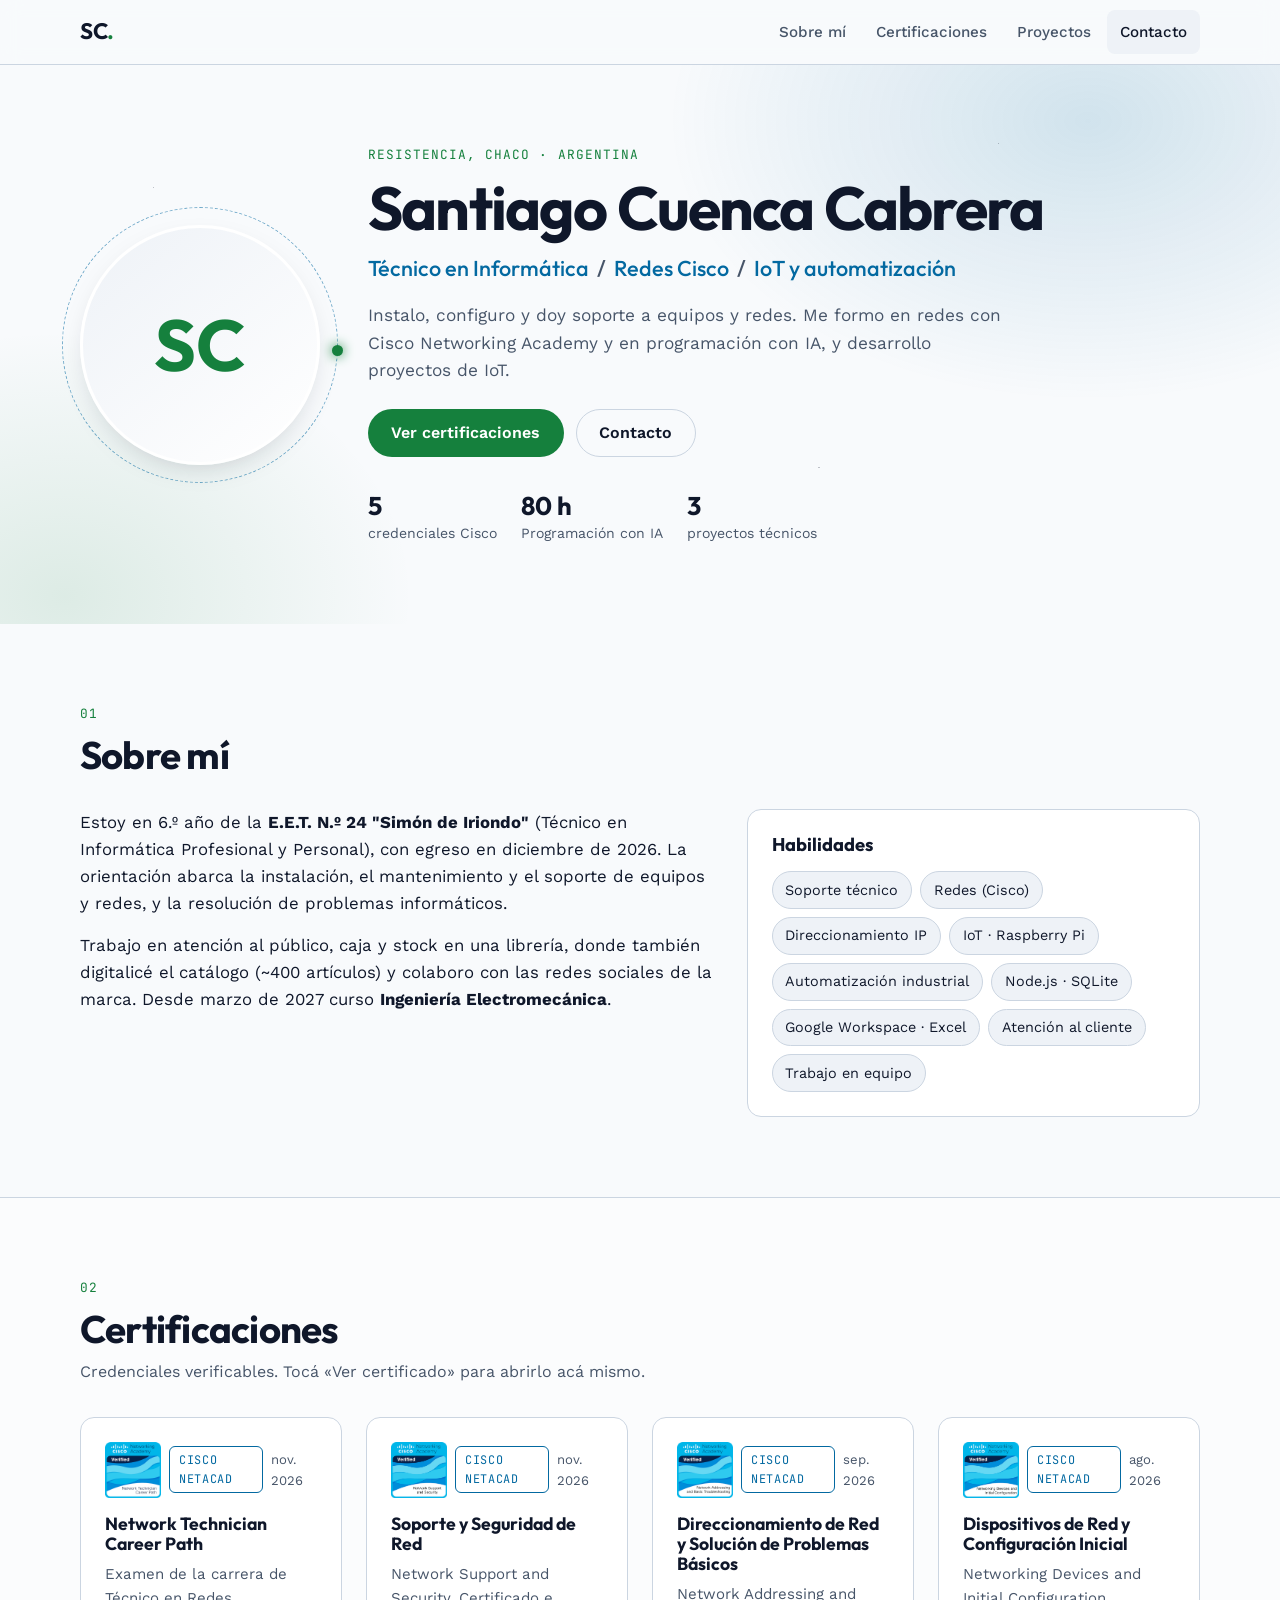
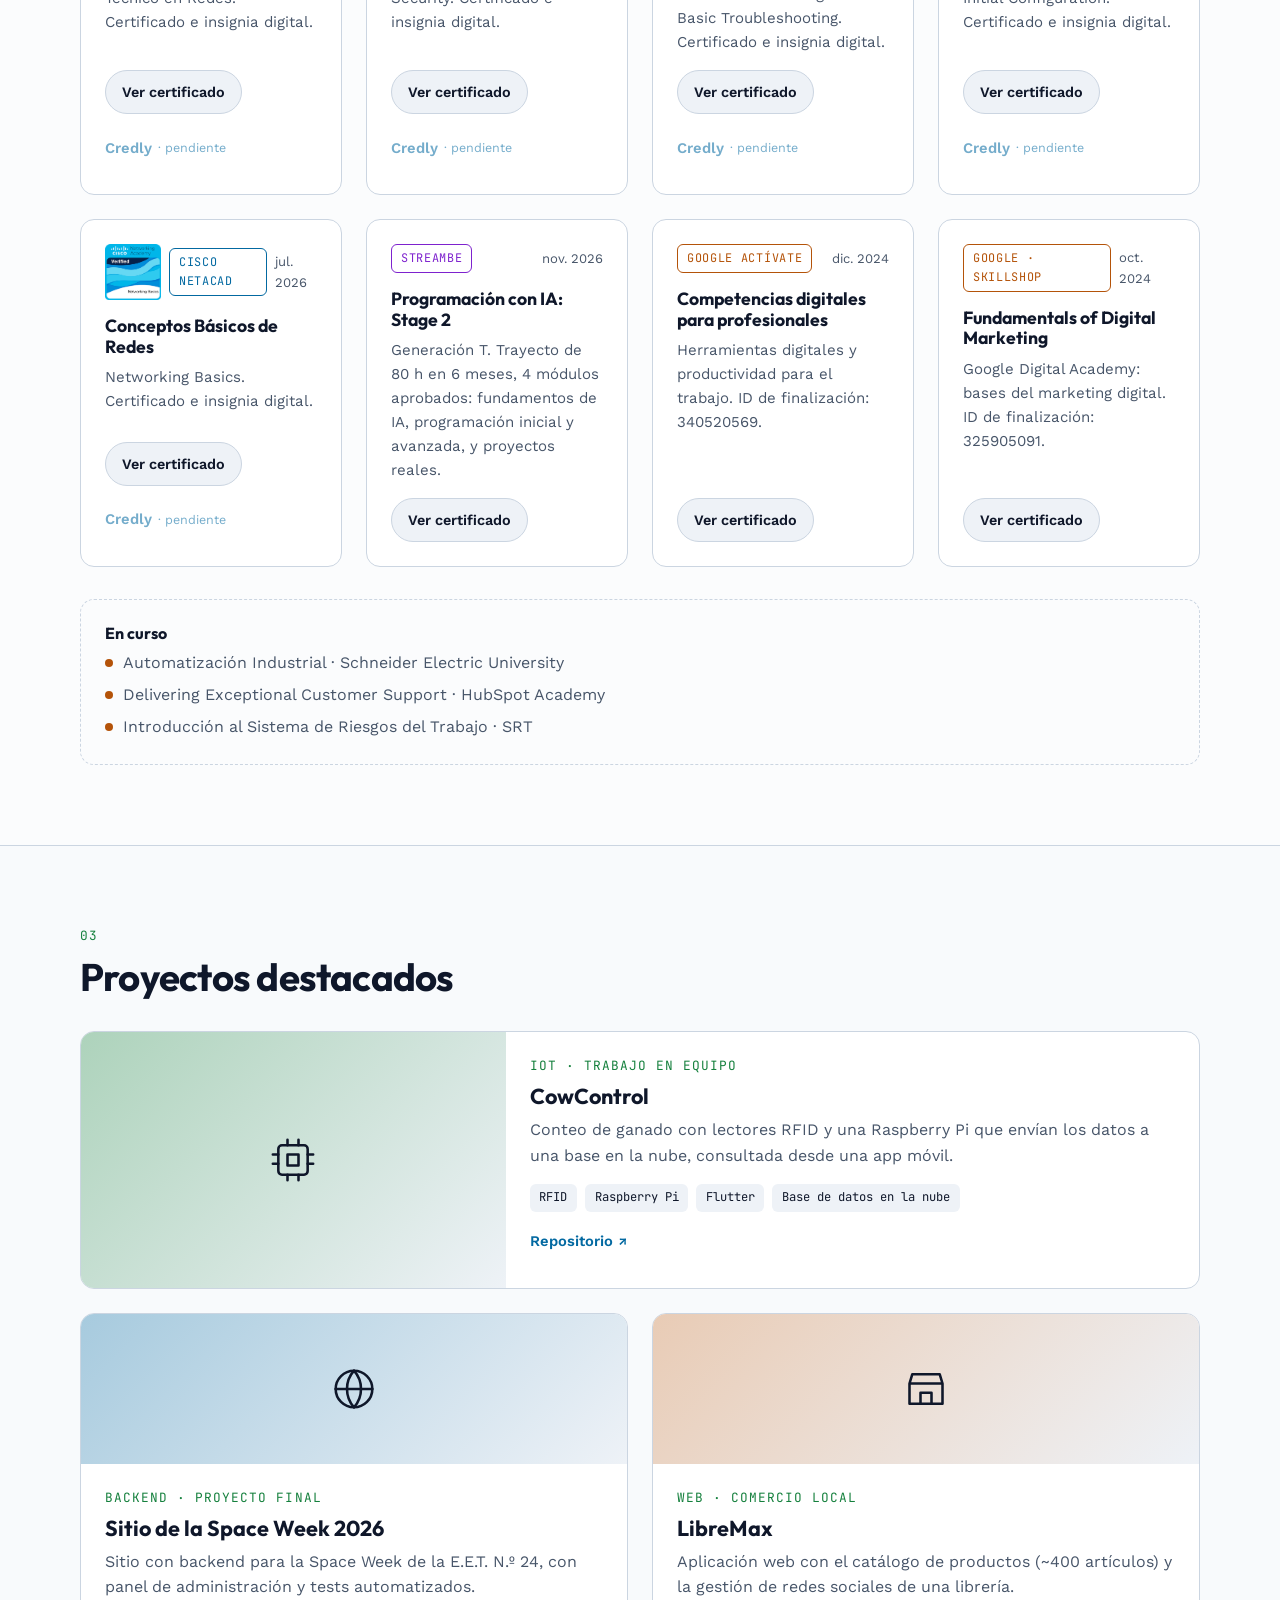
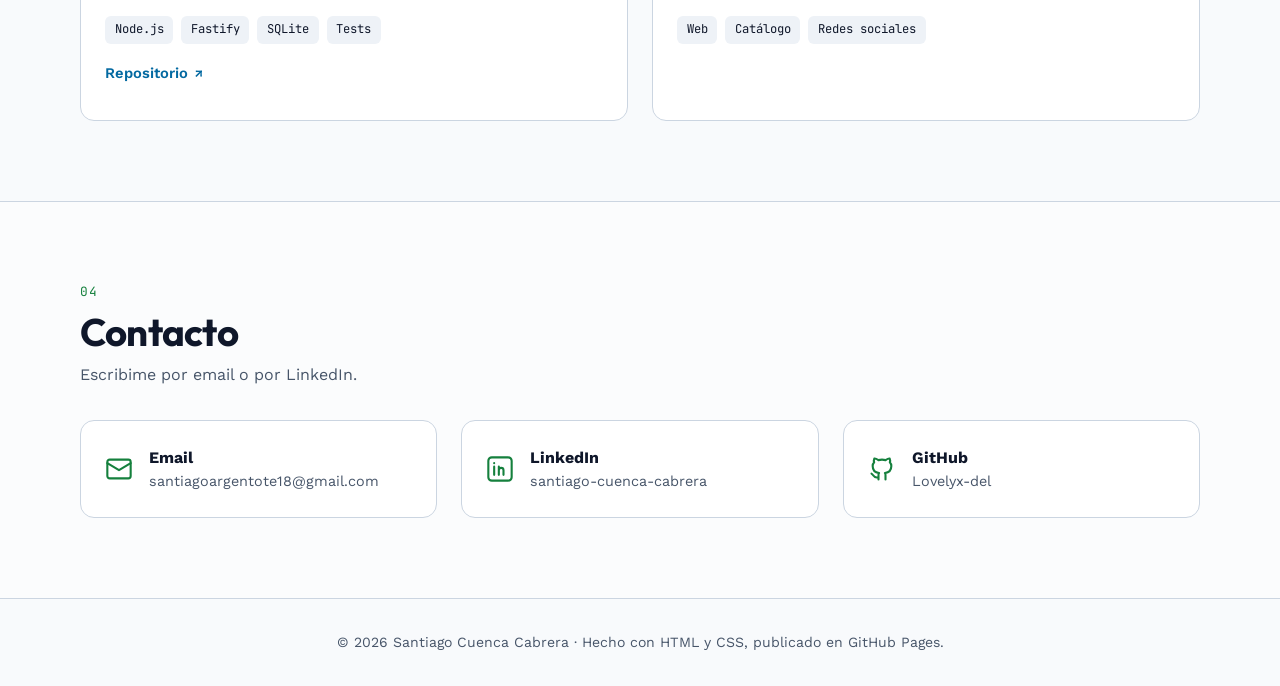
==== index.html @ 7c8f1a82 "Portafolio con certificados agregados Co-Authored-By: Claude Opus 5.5 <noreply@anthropic.com>" ====
<!doctype html>
<html lang="es">
<head>
  <meta charset="utf-8">
  <meta name="viewport" content="width=device-width, initial-scale=1">
  <title>Santiago Cuenca Cabrera · Portafolio</title>
  <meta name="description" content="Portafolio de Santiago Cuenca Cabrera: técnico en Informática, redes Cisco, IoT y proyectos con IA.">
  <meta name="theme-color" content="#0F172A">
  <link rel="preconnect" href="https://fonts.googleapis.com">
  <link rel="preconnect" href="https://fonts.gstatic.com" crossorigin>
  <link href="https://fonts.googleapis.com/css2?family=Outfit:wght@500;600;700&family=Work+Sans:wght@400;500;600&family=JetBrains+Mono:wght@500&display=swap" rel="stylesheet">
  <link rel="stylesheet" href="style.css">
</head>
<body>
  <a class="skip-link" href="#main">Saltar al contenido</a>

  <!-- ============ NAVEGACIÓN ============ -->
  <header class="site-header">
    <nav class="nav container" aria-label="Principal">
      <a class="brand" href="#inicio" aria-label="Inicio">SC<span class="brand-dot">.</span></a>
      <ul class="nav-links">
        <li><a href="#sobre-mi">Sobre mí</a></li>
        <li><a href="#certificaciones">Certificaciones</a></li>
        <li><a href="#proyectos">Proyectos</a></li>
        <li><a href="#contacto">Contacto</a></li>
      </ul>
    </nav>
  </header>

  <main id="main">
    <!-- ============ INICIO ============ -->
    <section id="inicio" class="hero">
      <div class="container hero-grid">
        <div class="hero-photo">
          <div class="orbit" aria-hidden="true"></div>
          <!-- Foto: guardá tu imagen como assets/foto-perfil.jpg (cuadrada, ~600 px). Si falta, se muestran las iniciales. -->
          <img src="assets/foto-perfil.jpg" alt="Foto de perfil de Santiago Cuenca Cabrera" width="240" height="240"
               onerror="this.hidden=true; this.nextElementSibling.hidden=false;">
          <span class="avatar-fallback" hidden aria-hidden="true">SC</span>
        </div>

        <div class="hero-text">
          <p class="eyebrow">Resistencia, Chaco · Argentina</p>
          <h1>Santiago Cuenca Cabrera</h1>
          <p class="hero-role">Técnico en Informática <span class="sep">/</span> Redes Cisco <span class="sep">/</span> IoT y automatización</p>
          <p class="hero-lead">Instalo, configuro y doy soporte a equipos y redes. Me formo en redes con Cisco Networking Academy y en programación con IA, y desarrollo proyectos de IoT.</p>
          <div class="hero-cta">
            <a class="btn btn-primary" href="#certificaciones">Ver certificaciones</a>
            <a class="btn btn-ghost" href="#contacto">Contacto</a>
          </div>
          <ul class="stats" aria-label="Resumen">
            <li><strong>5</strong><span>credenciales Cisco</span></li>
            <li><strong>80 h</strong><span>Programación con IA</span></li>
            <li><strong>3</strong><span>proyectos técnicos</span></li>
          </ul>
        </div>
      </div>
    </section>

    <!-- ============ SOBRE MÍ ============ -->
    <section id="sobre-mi" class="section">
      <div class="container">
        <header class="section-head">
          <p class="kicker">01</p>
          <h2>Sobre mí</h2>
        </header>

        <div class="about-grid">
          <div class="about-text">
            <p>Estoy en 6.º año de la <strong>E.E.T. N.º 24 "Simón de Iriondo"</strong> (Técnico en Informática Profesional y Personal), con egreso en diciembre de 2026. La orientación abarca la instalación, el mantenimiento y el soporte de equipos y redes, y la resolución de problemas informáticos.</p>
            <p>Trabajo en atención al público, caja y stock en una librería, donde también digitalicé el catálogo (~400 artículos) y colaboro con las redes sociales de la marca. Desde marzo de 2027 curso <strong>Ingeniería Electromecánica</strong>.</p>
          </div>

          <aside class="card about-card" aria-label="Habilidades">
            <h3>Habilidades</h3>
            <ul class="chips">
              <li>Soporte técnico</li>
              <li>Redes (Cisco)</li>
              <li>Direccionamiento IP</li>
              <li>IoT · Raspberry Pi</li>
              <li>Automatización industrial</li>
              <li>Node.js · SQLite</li>
              <li>Google Workspace · Excel</li>
              <li>Atención al cliente</li>
              <li>Trabajo en equipo</li>
            </ul>
          </aside>
        </div>
      </div>
    </section>

    <!-- ============ CERTIFICACIONES ============ -->
    <!-- Para cada certificado: completá data-src (PDF o imagen en assets/certs/) y el href de Credly.
         Antes de subir un PDF, tapá DNI, fecha de nacimiento y cualquier dato personal. -->
    <section id="certificaciones" class="section section-alt">
      <div class="container">
        <header class="section-head">
          <p class="kicker">02</p>
          <h2>Certificaciones</h2>
          <p class="section-sub">Credenciales verificables. Tocá «Ver certificado» para abrirlo acá mismo.</p>
        </header>

        <div class="cert-grid">
          <article class="card cert">
            <div class="cert-top"><img class="badge" src="assets/certs/insignias/network-technician.png" alt="" width="56" height="56" loading="lazy"><span class="issuer issuer-cisco">Cisco NetAcad</span><time datetime="2026-11">nov. 2026</time></div>
            <h3>Network Technician Career Path</h3>
            <p>Examen de la carrera de Técnico en Redes. Certificado e insignia digital.</p>
            <div class="cert-actions">
              <button class="btn btn-small" type="button" data-src="assets/certs/cisco-network-technician.pdf" data-title="Network Technician Career Path">Ver certificado</button>
              <a class="link-ext" href="#" data-pendiente>Credly</a>
            </div>
          </article>

          <article class="card cert">
            <div class="cert-top"><img class="badge" src="assets/certs/insignias/network-support-security.png" alt="" width="56" height="56" loading="lazy"><span class="issuer issuer-cisco">Cisco NetAcad</span><time datetime="2026-11">nov. 2026</time></div>
            <h3>Soporte y Seguridad de Red</h3>
            <p>Network Support and Security. Certificado e insignia digital.</p>
            <div class="cert-actions">
              <button class="btn btn-small" type="button" data-src="assets/certs/cisco-network-support-security.pdf" data-title="Soporte y Seguridad de Red">Ver certificado</button>
              <a class="link-ext" href="#" data-pendiente>Credly</a>
            </div>
          </article>

          <article class="card cert">
            <div class="cert-top"><img class="badge" src="assets/certs/insignias/network-addressing.png" alt="" width="56" height="56" loading="lazy"><span class="issuer issuer-cisco">Cisco NetAcad</span><time datetime="2026-09">sep. 2026</time></div>
            <h3>Direccionamiento de Red y Solución de Problemas Básicos</h3>
            <p>Network Addressing and Basic Troubleshooting. Certificado e insignia digital.</p>
            <div class="cert-actions">
              <button class="btn btn-small" type="button" data-src="assets/certs/cisco-network-addressing.pdf" data-title="Direccionamiento de Red y Solución de Problemas Básicos">Ver certificado</button>
              <a class="link-ext" href="#" data-pendiente>Credly</a>
            </div>
          </article>

          <article class="card cert">
            <div class="cert-top"><img class="badge" src="assets/certs/insignias/networking-devices.png" alt="" width="56" height="56" loading="lazy"><span class="issuer issuer-cisco">Cisco NetAcad</span><time datetime="2026-08">ago. 2026</time></div>
            <h3>Dispositivos de Red y Configuración Inicial</h3>
            <p>Networking Devices and Initial Configuration. Certificado e insignia digital.</p>
            <div class="cert-actions">
              <button class="btn btn-small" type="button" data-src="assets/certs/cisco-networking-devices.pdf" data-title="Dispositivos de Red y Configuración Inicial">Ver certificado</button>
              <a class="link-ext" href="#" data-pendiente>Credly</a>
            </div>
          </article>

          <article class="card cert">
            <div class="cert-top"><img class="badge" src="assets/certs/insignias/networking-basics.png" alt="" width="56" height="56" loading="lazy"><span class="issuer issuer-cisco">Cisco NetAcad</span><time datetime="2026-07">jul. 2026</time></div>
            <h3>Conceptos Básicos de Redes</h3>
            <p>Networking Basics. Certificado e insignia digital.</p>
            <div class="cert-actions">
              <button class="btn btn-small" type="button" data-src="assets/certs/cisco-networking-basics.pdf" data-title="Conceptos Básicos de Redes">Ver certificado</button>
              <a class="link-ext" href="#" data-pendiente>Credly</a>
            </div>
          </article>

          <article class="card cert">
            <div class="cert-top"><span class="issuer issuer-ai">Streambe</span><time datetime="2026-11">nov. 2026</time></div>
            <h3>Programación con IA: Stage 2</h3>
            <p>Generación T. Trayecto de 80 h en 6 meses, 4 módulos aprobados: fundamentos de IA, programación inicial y avanzada, y proyectos reales.</p>
            <div class="cert-actions">
              <button class="btn btn-small" type="button" data-src="assets/certs/streambe-programacion-ia.png" data-title="Programación con IA: Stage 2">Ver certificado</button>
            </div>
          </article>

          <article class="card cert">
            <div class="cert-top"><span class="issuer issuer-google">Google Actívate</span><time datetime="2024-12-07">dic. 2024</time></div>
            <h3>Competencias digitales para profesionales</h3>
            <p>Herramientas digitales y productividad para el trabajo. ID de finalización: 340520569.</p>
            <div class="cert-actions">
              <button class="btn btn-small" type="button" data-src="assets/certs/google-competencias-digitales.pdf" data-title="Competencias digitales para profesionales">Ver certificado</button>
            </div>
          </article>

          <article class="card cert">
            <div class="cert-top"><span class="issuer issuer-google">Google · Skillshop</span><time datetime="2024-10-26">oct. 2024</time></div>
            <h3>Fundamentals of Digital Marketing</h3>
            <p>Google Digital Academy: bases del marketing digital. ID de finalización: 325905091.</p>
            <div class="cert-actions">
              <button class="btn btn-small" type="button" data-src="assets/certs/google-digital-marketing.pdf" data-title="Fundamentals of Digital Marketing">Ver certificado</button>
            </div>
          </article>
        </div>

        <div class="in-progress">
          <h3>En curso</h3>
          <ul>
            <li><span class="dot" aria-hidden="true"></span>Automatización Industrial · Schneider Electric University</li>
            <li><span class="dot" aria-hidden="true"></span>Delivering Exceptional Customer Support · HubSpot Academy</li>
            <li><span class="dot" aria-hidden="true"></span>Introducción al Sistema de Riesgos del Trabajo · SRT</li>
          </ul>
        </div>
      </div>
    </section>

    <!-- ============ PROYECTOS ============ -->
    <section id="proyectos" class="section">
      <div class="container">
        <header class="section-head">
          <p class="kicker">03</p>
          <h2>Proyectos destacados</h2>
        </header>

        <div class="project-grid">
          <article class="card project project-featured">
            <!-- Captura opcional: assets/proyectos/cowcontrol.jpg -->
            <div class="project-media media-iot" aria-hidden="true">
              <svg viewBox="0 0 24 24" class="icon-lg"><rect x="4" y="4" width="16" height="16" rx="2"/><rect x="9" y="9" width="6" height="6"/><path d="M9 1v3M15 1v3M9 20v3M15 20v3M20 9h3M20 14h3M1 9h3M1 14h3"/></svg>
            </div>
            <div class="project-body">
              <p class="project-type">IoT · Trabajo en equipo</p>
              <h3>CowControl</h3>
              <p>Conteo de ganado con lectores RFID y una Raspberry Pi que envían los datos a una base en la nube, consultada desde una app móvil.</p>
              <ul class="tags"><li>RFID</li><li>Raspberry Pi</li><li>Flutter</li><li>Base de datos en la nube</li></ul>
              <a class="link-ext" href="https://github.com/Lovelyx-del/cowcontrol-app" target="_blank" rel="noopener">Repositorio</a>
            </div>
          </article>

          <article class="card project">
            <div class="project-media media-web" aria-hidden="true">
              <svg viewBox="0 0 24 24" class="icon-lg"><path d="M12 2a10 10 0 1 0 0 20 10 10 0 0 0 0-20Z"/><path d="M2 12h20M12 2a15 15 0 0 1 0 20M12 2a15 15 0 0 0 0 20"/></svg>
            </div>
            <div class="project-body">
              <p class="project-type">Backend · Proyecto final</p>
              <h3>Sitio de la Space Week 2026</h3>
              <p>Sitio con backend para la Space Week de la E.E.T. N.º 24, con panel de administración y tests automatizados.</p>
              <ul class="tags"><li>Node.js</li><li>Fastify</li><li>SQLite</li><li>Tests</li></ul>
              <a class="link-ext" href="https://github.com/Lovelyx-del/StreambeSWA_Cuenca" target="_blank" rel="noopener">Repositorio</a>
            </div>
          </article>

          <article class="card project">
            <div class="project-media media-shop" aria-hidden="true">
              <svg viewBox="0 0 24 24" class="icon-lg"><path d="M3 9l1.5-5h15L21 9M3 9h18M3 9v11h18V9M9 20v-6h6v6"/></svg>
            </div>
            <div class="project-body">
              <p class="project-type">Web · Comercio local</p>
              <h3>LibreMax</h3>
              <p>Aplicación web con el catálogo de productos (~400 artículos) y la gestión de redes sociales de una librería.</p>
              <ul class="tags"><li>Web</li><li>Catálogo</li><li>Redes sociales</li></ul>
            </div>
          </article>
        </div>
      </div>
    </section>

    <!-- ============ CONTACTO ============ -->
    <section id="contacto" class="section section-alt">
      <div class="container contact">
        <header class="section-head">
          <p class="kicker">04</p>
          <h2>Contacto</h2>
          <p class="section-sub">Escribime por email o por LinkedIn.</p>
        </header>

        <ul class="contact-list">
          <li>
            <a class="card contact-item" href="mailto:santiagoargentote18@gmail.com">
              <svg viewBox="0 0 24 24" class="icon" aria-hidden="true"><rect x="2" y="4" width="20" height="16" rx="2"/><path d="m22 7-10 6L2 7"/></svg>
              <span><strong>Email</strong><small>santiagoargentote18@gmail.com</small></span>
            </a>
          </li>
          <li>
            <a class="card contact-item" href="https://www.linkedin.com/in/santiago-cuenca-cabrera-038031333" target="_blank" rel="noopener">
              <svg viewBox="0 0 24 24" class="icon" aria-hidden="true"><rect x="2" y="2" width="20" height="20" rx="3"/><path d="M7 10v7M7 7v.01M11 17v-4a2 2 0 0 1 4 0v4M11 10v7"/></svg>
              <span><strong>LinkedIn</strong><small>santiago-cuenca-cabrera</small></span>
            </a>
          </li>
          <li>
            <a class="card contact-item" href="https://github.com/Lovelyx-del" target="_blank" rel="noopener">
              <svg viewBox="0 0 24 24" class="icon" aria-hidden="true"><path d="M9 19c-4.3 1.4-4.3-2.5-6-3m12 5v-3.5c0-1 .1-1.4-.5-2 2.8-.3 5.5-1.4 5.5-6a4.6 4.6 0 0 0-1.3-3.2 4.2 4.2 0 0 0-.1-3.2s-1.1-.3-3.5 1.3a12 12 0 0 0-6.2 0C6.5 2.8 5.4 3.1 5.4 3.1a4.2 4.2 0 0 0-.1 3.2A4.6 4.6 0 0 0 4 9.5c0 4.6 2.7 5.7 5.5 6-.6.6-.6 1.2-.5 2V21"/></svg>
              <span><strong>GitHub</strong><small>Lovelyx-del</small></span>
            </a>
          </li>
        </ul>
      </div>
    </section>
  </main>

  <footer class="site-footer">
    <div class="container">
      <p>© <span id="year">2026</span> Santiago Cuenca Cabrera · Hecho con HTML y CSS, publicado en GitHub Pages.</p>
    </div>
  </footer>

  <!-- Visor de certificados (PDF o imagen) -->
  <dialog id="cert-viewer" aria-labelledby="viewer-title">
    <div class="viewer-head">
      <h2 id="viewer-title">Certificado</h2>
      <button type="button" class="viewer-close" aria-label="Cerrar">
        <svg viewBox="0 0 24 24" class="icon" aria-hidden="true"><path d="M18 6 6 18M6 6l12 12"/></svg>
      </button>
    </div>
    <div class="viewer-body"></div>
    <p class="viewer-foot"><a class="link-ext" href="#" target="_blank" rel="noopener">Abrir en otra pestaña</a></p>
  </dialog>

  <script src="script.js" defer></script>
</body>
</html>
---- style.css ----
/* =========================================================
   Portafolio · Santiago Cuenca Cabrera
   Sistema: paleta "Developer Tool" oscura (ui-ux-pro-max)
   Tipografía: Outfit (títulos) + Work Sans (texto) + JetBrains Mono (etiquetas)
   ========================================================= */

:root {
  /* Colores (modo oscuro por defecto) */
  --bg: #0F172A;
  --surface: #1B2336;
  --surface-2: #272F42;
  --text: #F8FAFC;
  --muted: #94A3B8;
  --border: #334155;
  --accent: #22C55E;        /* verde "run" */
  --on-accent: #0F172A;
  --accent-2: #38BDF8;      /* celeste espacial */
  --cisco: #38BDF8;
  --google: #FBBF24;
  --ai: #C084FC;
  --star: rgba(248, 250, 252, .55);

  /* Tipografía */
  --font-head: "Outfit", system-ui, sans-serif;
  --font-body: "Work Sans", system-ui, sans-serif;
  --font-mono: "JetBrains Mono", ui-monospace, monospace;

  /* Espaciado y forma */
  --space-1: .5rem;
  --space-2: 1rem;
  --space-3: 1.5rem;
  --space-4: 2rem;
  --space-5: 3rem;
  --space-6: 5rem;
  --radius: 14px;
  --radius-sm: 8px;
  --container: 1120px;
  --shadow: 0 10px 30px -12px rgba(0, 0, 0, .55);
  --ease: cubic-bezier(.2, .7, .2, 1);

  color-scheme: dark;
}

@media (prefers-color-scheme: light) {
  :root {
    --bg: #F8FAFC;
    --surface: #FFFFFF;
    --surface-2: #EEF2F7;
    --text: #0F172A;
    --muted: #475569;
    --border: #CBD5E1;
    --accent: #15803D;
    --on-accent: #FFFFFF;
    --accent-2: #0369A1;
    --cisco: #0369A1;
    --google: #B45309;
    --ai: #7E22CE;
    --star: rgba(15, 23, 42, .25);
    --shadow: 0 10px 30px -14px rgba(15, 23, 42, .25);
    color-scheme: light;
  }
}

/* ---------- Base ---------- */
*, *::before, *::after { box-sizing: border-box; }

html { scroll-behavior: smooth; scroll-padding-top: 72px; }

body {
  margin: 0;
  background: var(--bg);
  color: var(--text);
  font-family: var(--font-body);
  font-size: 1rem;
  line-height: 1.6;
  -webkit-font-smoothing: antialiased;
}

img { max-width: 100%; display: block; }

[hidden] { display: none !important; }

h1, h2, h3 { font-family: var(--font-head); line-height: 1.15; margin: 0; }

p { margin: 0 0 var(--space-2); }

a { color: inherit; }

.container {
  width: min(100% - 2rem, var(--container));
  margin-inline: auto;
}

:focus-visible {
  outline: 2px solid var(--accent-2);
  outline-offset: 3px;
  border-radius: 4px;
}

.skip-link {
  position: absolute;
  left: 1rem;
  top: -3rem;
  background: var(--accent);
  color: var(--on-accent);
  padding: .5rem 1rem;
  border-radius: var(--radius-sm);
  z-index: 100;
  font-weight: 600;
}
.skip-link:focus { top: 1rem; }

.icon, .icon-lg {
  width: 22px;
  height: 22px;
  fill: none;
  stroke: currentColor;
  stroke-width: 1.8;
  stroke-linecap: round;
  stroke-linejoin: round;
  flex-shrink: 0;
}
.icon-lg { width: 44px; height: 44px; stroke-width: 1.4; }

/* ---------- Navegación ---------- */
.site-header {
  position: sticky;
  top: 0;
  z-index: 50;
  background: color-mix(in srgb, var(--bg) 82%, transparent);
  backdrop-filter: blur(10px);
  border-bottom: 1px solid var(--border);
}

.nav {
  display: flex;
  align-items: center;
  justify-content: space-between;
  gap: var(--space-2);
  min-height: 64px;
}

.brand {
  font-family: var(--font-head);
  font-weight: 700;
  font-size: 1.4rem;
  text-decoration: none;
  letter-spacing: -.02em;
}
.brand-dot { color: var(--accent); }

.nav-links {
  display: flex;
  gap: .25rem;
  list-style: none;
  margin: 0;
  padding: 0;
  overflow-x: auto;
  scrollbar-width: none;
}
.nav-links::-webkit-scrollbar { display: none; }

.nav-links a {
  display: inline-flex;
  align-items: center;
  min-height: 44px;
  padding: 0 .8rem;
  border-radius: var(--radius-sm);
  color: var(--muted);
  text-decoration: none;
  font-weight: 500;
  font-size: .95rem;
  white-space: nowrap;
  transition: color .2s var(--ease), background-color .2s var(--ease);
}
.nav-links a:hover,
.nav-links a[aria-current="true"] { color: var(--text); background: var(--surface-2); }

/* ---------- Botones y enlaces ---------- */
.btn {
  display: inline-flex;
  align-items: center;
  justify-content: center;
  gap: .5rem;
  min-height: 48px;
  padding: 0 1.4rem;
  border-radius: 999px;
  border: 1px solid transparent;
  font: 600 1rem var(--font-body);
  text-decoration: none;
  cursor: pointer;
  transition: transform .2s var(--ease), background-color .2s var(--ease), border-color .2s var(--ease), color .2s var(--ease);
}
.btn:hover { transform: translateY(-2px); }
.btn:active { transform: translateY(0); }

.btn-primary { background: var(--accent); color: var(--on-accent); }
.btn-primary:hover { background: color-mix(in srgb, var(--accent) 85%, white); }

.btn-ghost { border-color: var(--border); color: var(--text); background: transparent; }
.btn-ghost:hover { border-color: var(--accent-2); color: var(--accent-2); }

.btn-small {
  min-height: 44px;
  padding: 0 1rem;
  font-size: .9rem;
  background: var(--surface-2);
  color: var(--text);
  border-color: var(--border);
}
.btn-small:hover { border-color: var(--accent); color: var(--accent); }
.btn:disabled { opacity: .55; cursor: not-allowed; transform: none; border-color: var(--border); color: var(--muted); }

.link-ext {
  display: inline-flex;
  align-items: center;
  gap: .35rem;
  min-height: 44px;
  color: var(--accent-2);
  font-weight: 600;
  font-size: .92rem;
  text-decoration: none;
}
.link-ext::after { content: "↗"; font-size: .85em; }
.link-ext:hover { text-decoration: underline; text-underline-offset: 3px; }

/* Enlaces que todavía no tienen URL real */
[data-pendiente] { opacity: .55; cursor: not-allowed; }
[data-pendiente]::after { content: " · pendiente"; font-weight: 400; }

/* ---------- Hero ---------- */
.hero {
  position: relative;
  padding: var(--space-6) 0;
  overflow: hidden;
  isolation: isolate;
}

/* Campo de estrellas sutil */
.hero::before {
  content: "";
  position: absolute;
  inset: 0;
  z-index: -1;
  background-image:
    radial-gradient(1px 1px at 12% 22%, var(--star) 50%, transparent 51%),
    radial-gradient(1px 1px at 78% 14%, var(--star) 50%, transparent 51%),
    radial-gradient(1.5px 1.5px at 64% 72%, var(--star) 50%, transparent 51%),
    radial-gradient(1px 1px at 30% 82%, var(--star) 50%, transparent 51%),
    radial-gradient(1px 1px at 90% 58%, var(--star) 50%, transparent 51%),
    radial-gradient(1.5px 1.5px at 44% 36%, var(--star) 50%, transparent 51%),
    radial-gradient(600px 400px at 85% 10%, color-mix(in srgb, var(--accent-2) 16%, transparent), transparent 70%),
    radial-gradient(500px 380px at 5% 95%, color-mix(in srgb, var(--accent) 12%, transparent), transparent 70%);
}

.hero-grid {
  display: grid;
  grid-template-columns: auto 1fr;
  align-items: center;
  gap: var(--space-5);
}

.hero-photo {
  position: relative;
  width: 240px;
  aspect-ratio: 1;
  display: grid;
  place-items: center;
}

.hero-photo img,
.avatar-fallback {
  grid-area: 1 / 1;
  width: 100%;
  height: 100%;
  border-radius: 50%;
  object-fit: cover;
  border: 3px solid var(--surface);
  box-shadow: var(--shadow);
}

.avatar-fallback {
  display: grid;
  place-items: center;
  background: linear-gradient(140deg, var(--surface-2), var(--surface));
  font: 700 4.5rem var(--font-head);
  color: var(--accent);
}

.orbit {
  position: absolute;
  inset: -18px;
  border-radius: 50%;
  border: 1px dashed color-mix(in srgb, var(--accent-2) 55%, transparent);
  animation: spin 40s linear infinite;
}
.orbit::after {
  content: "";
  position: absolute;
  top: 50%;
  right: -6px;
  width: 11px;
  height: 11px;
  border-radius: 50%;
  background: var(--accent);
  box-shadow: 0 0 12px var(--accent);
}

@keyframes spin { to { transform: rotate(360deg); } }

.eyebrow,
.kicker,
.project-type {
  font-family: var(--font-mono);
  font-size: .8rem;
  letter-spacing: .08em;
  text-transform: uppercase;
  color: var(--accent);
  margin-bottom: var(--space-1);
}

.hero h1 {
  font-size: clamp(2.2rem, 5vw + .5rem, 3.8rem);
  letter-spacing: -.03em;
  margin-bottom: var(--space-1);
}

.hero-role {
  font-family: var(--font-head);
  font-size: clamp(1.05rem, 1.2vw + .8rem, 1.35rem);
  font-weight: 500;
  color: var(--accent-2);
}
.hero-role .sep { color: var(--muted); margin: 0 .25rem; }

.hero-lead {
  max-width: 58ch;
  color: var(--muted);
  font-size: 1.08rem;
}

.hero-cta { display: flex; flex-wrap: wrap; gap: .75rem; margin: var(--space-3) 0 var(--space-4); }

.stats {
  display: flex;
  flex-wrap: wrap;
  gap: var(--space-3);
  list-style: none;
  padding: 0;
  margin: 0;
}
.stats li { display: flex; flex-direction: column; }
.stats strong { font: 700 1.6rem var(--font-head); }
.stats span { color: var(--muted); font-size: .88rem; }

/* ---------- Secciones ---------- */
.section { padding: var(--space-6) 0; }
.section-alt { background: color-mix(in srgb, var(--surface) 45%, var(--bg)); border-block: 1px solid var(--border); }

.section-head { margin-bottom: var(--space-4); }
.section-head h2 { font-size: clamp(1.8rem, 2vw + 1rem, 2.4rem); letter-spacing: -.02em; }
.section-sub { color: var(--muted); margin-top: var(--space-1); }

.card {
  background: var(--surface);
  border: 1px solid var(--border);
  border-radius: var(--radius);
  padding: var(--space-3);
  transition: border-color .25s var(--ease), transform .25s var(--ease), box-shadow .25s var(--ease);
}

/* ---------- Sobre mí ---------- */
.about-grid {
  display: grid;
  grid-template-columns: 1.4fr 1fr;
  gap: var(--space-4);
  align-items: start;
}
.about-text p { font-size: 1.05rem; max-width: 65ch; }
.about-card h3 { font-size: 1.15rem; margin-bottom: var(--space-2); }

.chips, .tags {
  display: flex;
  flex-wrap: wrap;
  gap: .5rem;
  list-style: none;
  padding: 0;
  margin: 0;
}
.chips li {
  padding: .4rem .8rem;
  border-radius: 999px;
  background: var(--surface-2);
  border: 1px solid var(--border);
  font-size: .9rem;
}

/* ---------- Certificaciones ---------- */
.cert-grid {
  display: grid;
  grid-template-columns: repeat(auto-fill, minmax(260px, 1fr));
  gap: var(--space-3);
}

.cert { display: flex; flex-direction: column; }
.cert:hover { border-color: var(--accent); transform: translateY(-3px); box-shadow: var(--shadow); }
.cert h3 { font-size: 1.1rem; margin: var(--space-2) 0 var(--space-1); }
.cert p { color: var(--muted); font-size: .94rem; flex-grow: 1; }

.cert-top {
  display: flex;
  justify-content: space-between;
  align-items: center;
  gap: .5rem;
  font-size: .82rem;
  color: var(--muted);
}

.badge { width: 56px; height: 56px; object-fit: contain; flex-shrink: 0; }
.badge + .issuer { margin-right: auto; }

.issuer {
  font-family: var(--font-mono);
  font-size: .74rem;
  text-transform: uppercase;
  letter-spacing: .06em;
  padding: .25rem .55rem;
  border-radius: 6px;
  border: 1px solid currentColor;
}
.issuer-cisco { color: var(--cisco); }
.issuer-google { color: var(--google); }
.issuer-ai { color: var(--ai); }

.cert-actions { display: flex; flex-wrap: wrap; align-items: center; gap: .75rem; }

.in-progress {
  margin-top: var(--space-4);
  padding: var(--space-3);
  border: 1px dashed var(--border);
  border-radius: var(--radius);
}
.in-progress h3 { font-size: 1rem; margin-bottom: var(--space-1); }
.in-progress ul { list-style: none; margin: 0; padding: 0; display: grid; gap: .4rem; color: var(--muted); }
.in-progress li { display: flex; align-items: center; gap: .6rem; }
.dot { width: 8px; height: 8px; border-radius: 50%; background: var(--google); flex-shrink: 0; }

/* ---------- Proyectos ---------- */
.project-grid {
  display: grid;
  grid-template-columns: repeat(2, 1fr);
  gap: var(--space-3);
}

.project { display: flex; flex-direction: column; padding: 0; overflow: hidden; }
.project:hover { border-color: var(--accent-2); transform: translateY(-3px); box-shadow: var(--shadow); }
.project-featured { grid-column: 1 / -1; flex-direction: row; }

.project-media {
  display: grid;
  place-items: center;
  min-height: 150px;
  color: var(--text);
}
.project-featured .project-media { min-width: 38%; }
.media-iot  { background: linear-gradient(135deg, color-mix(in srgb, var(--accent) 35%, var(--surface)), var(--surface-2)); }
.media-web  { background: linear-gradient(135deg, color-mix(in srgb, var(--accent-2) 35%, var(--surface)), var(--surface-2)); }
.media-shop { background: linear-gradient(135deg, color-mix(in srgb, var(--google) 30%, var(--surface)), var(--surface-2)); }

.project-body { padding: var(--space-3); display: flex; flex-direction: column; flex-grow: 1; }
.project-body h3 { font-size: 1.35rem; margin-bottom: var(--space-1); }
.project-body > p:not(.project-type) { color: var(--muted); }
.project-body .tags { margin-bottom: var(--space-1); }
.tags li {
  font-family: var(--font-mono);
  font-size: .76rem;
  padding: .25rem .6rem;
  border-radius: 6px;
  background: var(--surface-2);
  color: var(--text);
}

/* ---------- Contacto ---------- */
.contact-list {
  display: grid;
  grid-template-columns: repeat(auto-fit, minmax(240px, 1fr));
  gap: var(--space-3);
  list-style: none;
  padding: 0;
  margin: 0;
}
.contact-item {
  display: flex;
  align-items: center;
  gap: var(--space-2);
  text-decoration: none;
  min-height: 80px;
}
.contact-item .icon { width: 28px; height: 28px; color: var(--accent); }
.contact-item span { display: flex; flex-direction: column; min-width: 0; }
.contact-item small { color: var(--muted); font-size: .9rem; overflow-wrap: anywhere; }
.contact-item:hover { border-color: var(--accent); transform: translateY(-3px); }
.contact-item[data-pendiente]::after { content: none; }
.contact-item[data-pendiente] small::after { content: " · pendiente"; }

/* ---------- Footer ---------- */
.site-footer { padding: var(--space-4) 0; color: var(--muted); font-size: .88rem; text-align: center; }
.site-footer p { margin: 0; }

/* ---------- Visor de certificados ---------- */
dialog {
  width: min(100% - 2rem, 900px);
  max-height: 90vh;
  padding: 0;
  border: 1px solid var(--border);
  border-radius: var(--radius);
  background: var(--surface);
  color: var(--text);
  box-shadow: var(--shadow);
}
dialog::backdrop { background: rgba(2, 6, 23, .7); backdrop-filter: blur(3px); }

.viewer-head {
  display: flex;
  align-items: center;
  justify-content: space-between;
  gap: var(--space-2);
  padding: var(--space-2) var(--space-3);
  border-bottom: 1px solid var(--border);
}
.viewer-head h2 { font-size: 1.1rem; }
.viewer-close {
  display: grid;
  place-items: center;
  width: 44px;
  height: 44px;
  border-radius: var(--radius-sm);
  border: 1px solid var(--border);
  background: transparent;
  color: var(--text);
  cursor: pointer;
}
.viewer-close:hover { border-color: var(--accent); color: var(--accent); }

.viewer-body { background: var(--surface-2); }
.viewer-body iframe,
.viewer-body img { width: 100%; height: 70vh; border: 0; object-fit: contain; }
.viewer-foot { margin: 0; padding: var(--space-1) var(--space-3); }

/* ---------- Animación de entrada ---------- */
.reveal { opacity: 0; transform: translateY(12px); transition: opacity .4s var(--ease), transform .4s var(--ease); }
.reveal.is-visible { opacity: 1; transform: none; }

/* ---------- Responsive ---------- */
@media (max-width: 860px) {
  .hero { padding: var(--space-5) 0; }
  .hero-grid { grid-template-columns: 1fr; text-align: center; justify-items: center; gap: var(--space-4); }
  .hero-photo { width: 180px; }
  .hero-lead { margin-inline: auto; }
  .hero-cta, .stats { justify-content: center; }
  .about-grid { grid-template-columns: 1fr; }
  .project-grid { grid-template-columns: 1fr; }
  .project-featured { flex-direction: column; }
  .section { padding: var(--space-5) 0; }
}

@media (max-width: 560px) {
  .brand { display: none; }
  .nav { justify-content: center; }
  .nav-links { gap: 0; }
  .nav-links a { padding: 0 .45rem; font-size: .84rem; }
}

@media (prefers-reduced-motion: reduce) {
  html { scroll-behavior: auto; }
  *, *::before, *::after { animation: none !important; transition: none !important; }
  .reveal { opacity: 1; transform: none; }
}
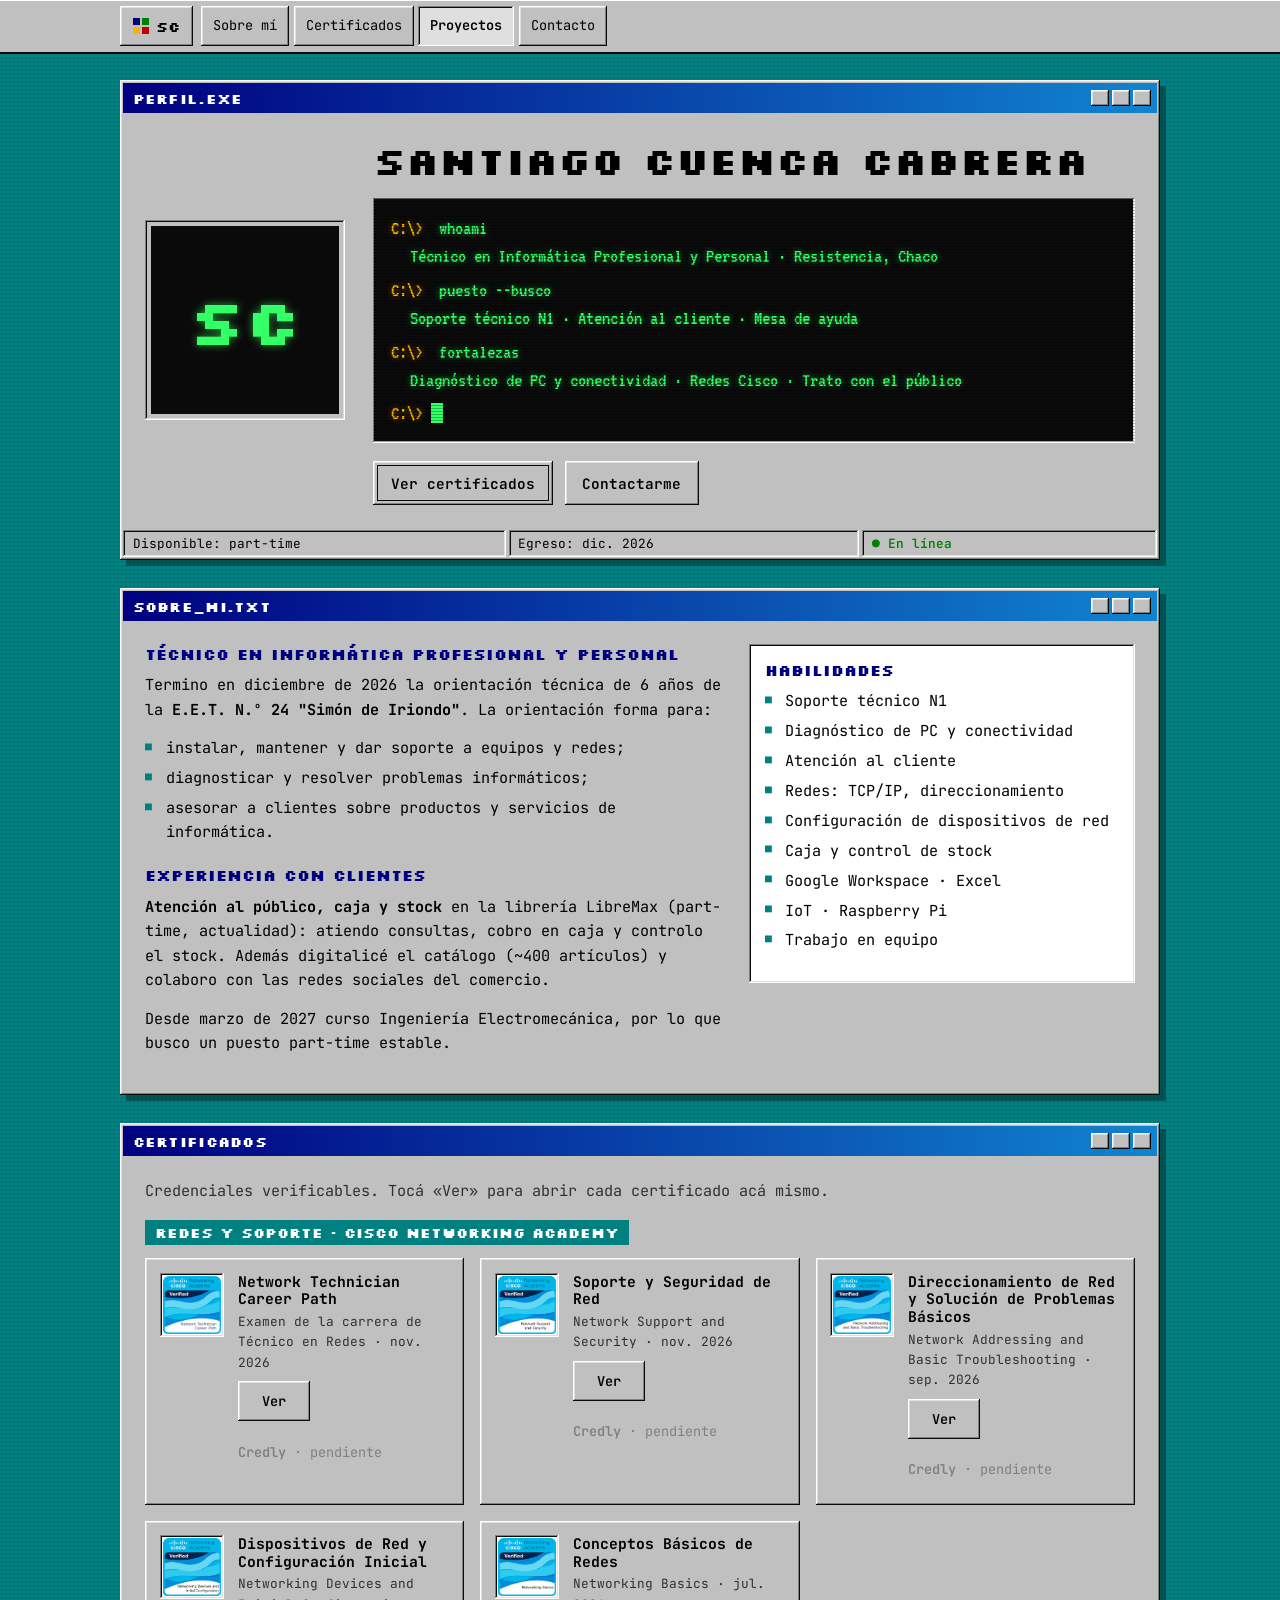
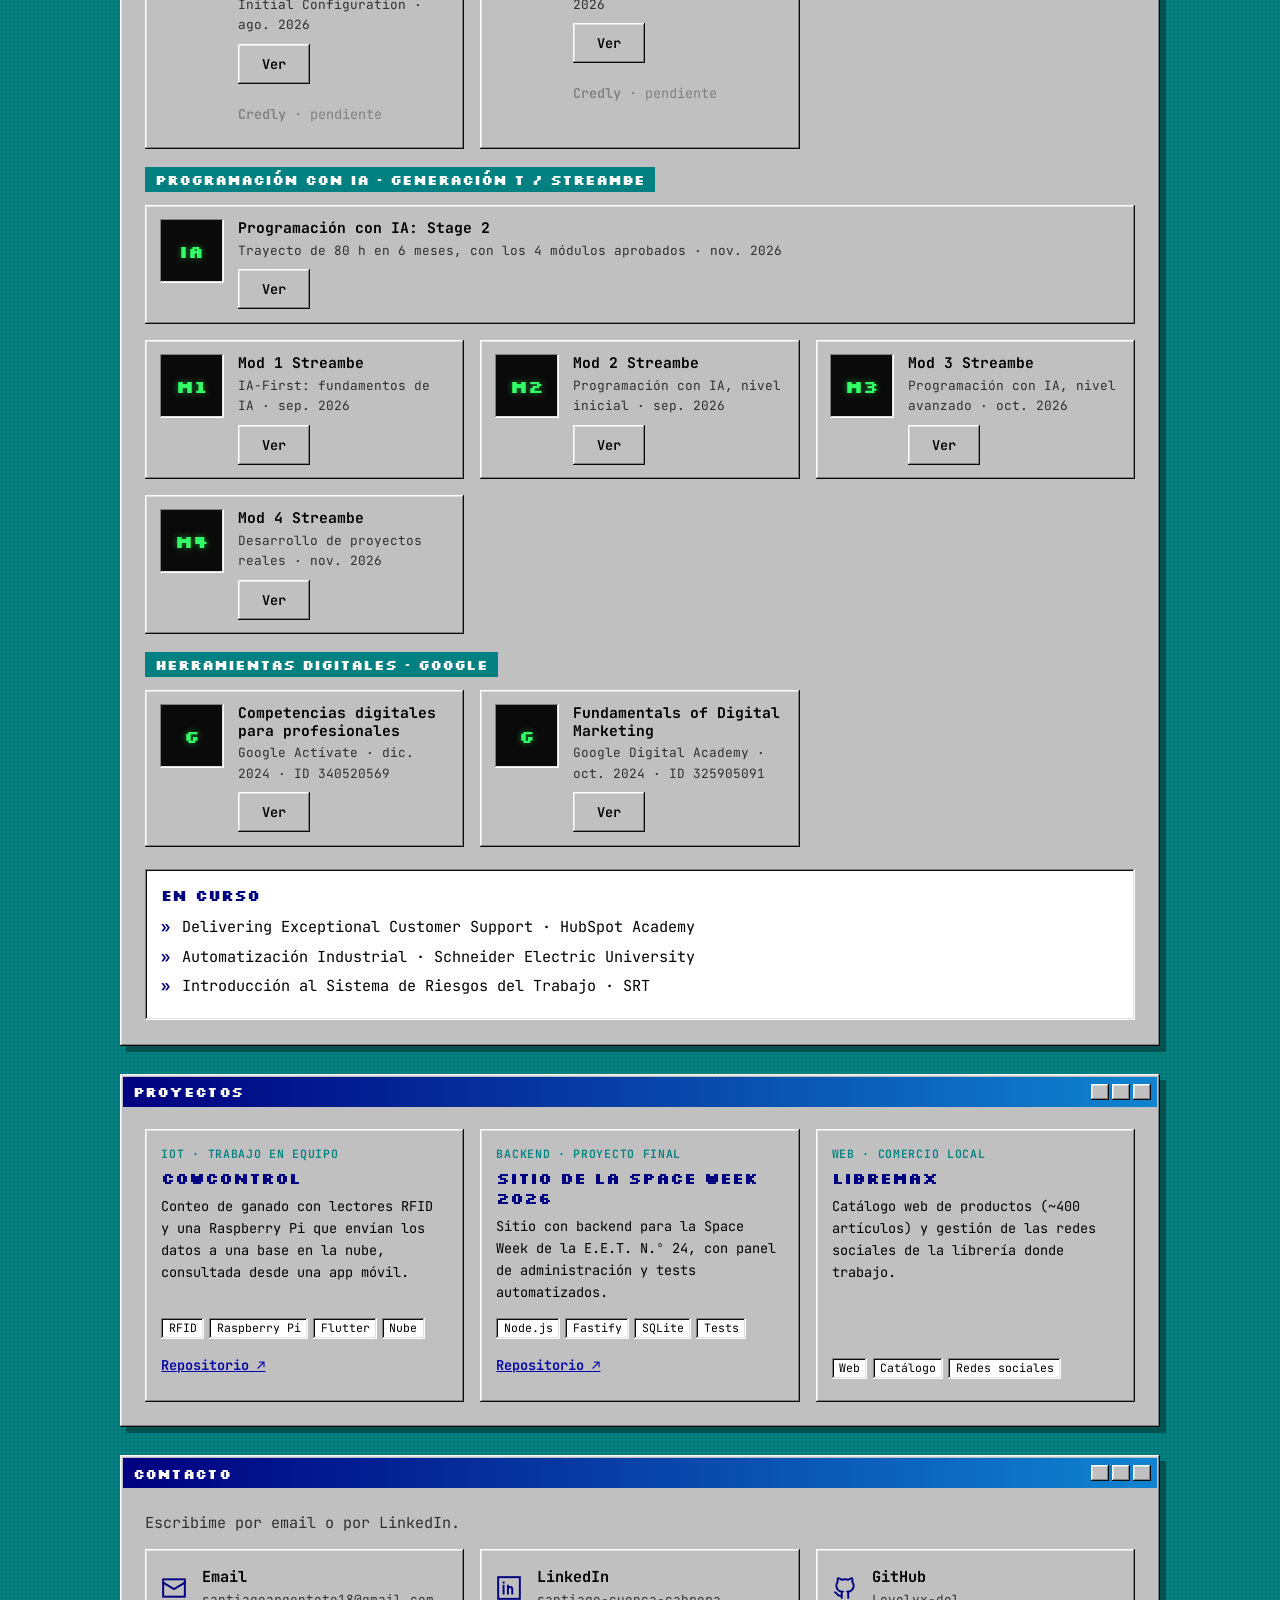
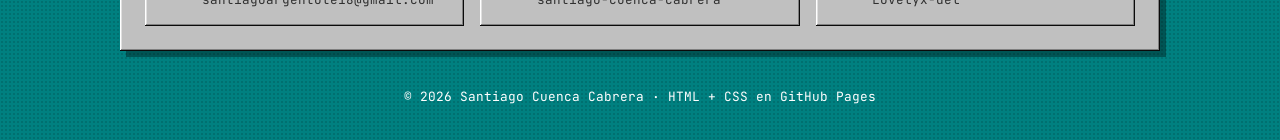
==== commit 95155cf3: "Agrego certificados Streambe y rediseño vintage Co-Authored-By: Claude Opus 5.5 <noreply@anthropic.c" ====
--- a/index.html
+++ b/index.html
@@ -3,268 +3,330 @@
 <head>
   <meta charset="utf-8">
   <meta name="viewport" content="width=device-width, initial-scale=1">
-  <title>Santiago Cuenca Cabrera · Portafolio</title>
-  <meta name="description" content="Portafolio de Santiago Cuenca Cabrera: técnico en Informática, redes Cisco, IoT y proyectos con IA.">
-  <meta name="theme-color" content="#0F172A">
+  <title>Santiago Cuenca Cabrera · Soporte técnico y atención al cliente</title>
+  <meta name="description" content="Santiago Cuenca Cabrera, Técnico en Informática Profesional y Personal: soporte técnico N1, atención al cliente y redes Cisco. Resistencia, Chaco.">
+  <meta name="theme-color" content="#008080">
   <link rel="preconnect" href="https://fonts.googleapis.com">
   <link rel="preconnect" href="https://fonts.gstatic.com" crossorigin>
-  <link href="https://fonts.googleapis.com/css2?family=Outfit:wght@500;600;700&family=Work+Sans:wght@400;500;600&family=JetBrains+Mono:wght@500&display=swap" rel="stylesheet">
+  <link href="https://fonts.googleapis.com/css2?family=Silkscreen:wght@400;700&family=VT323&family=JetBrains+Mono:wght@400;600&display=swap" rel="stylesheet">
   <link rel="stylesheet" href="style.css">
 </head>
 <body>
   <a class="skip-link" href="#main">Saltar al contenido</a>
 
-  <!-- ============ NAVEGACIÓN ============ -->
-  <header class="site-header">
-    <nav class="nav container" aria-label="Principal">
-      <a class="brand" href="#inicio" aria-label="Inicio">SC<span class="brand-dot">.</span></a>
+  <!-- ============ BARRA DE TAREAS (navegación) ============ -->
+  <header class="taskbar">
+    <nav class="taskbar-inner" aria-label="Principal">
+      <a class="start-btn" href="#inicio"><span class="start-logo" aria-hidden="true"></span>SC</a>
       <ul class="nav-links">
         <li><a href="#sobre-mi">Sobre mí</a></li>
-        <li><a href="#certificaciones">Certificaciones</a></li>
+        <li><a href="#certificaciones">Certificados</a></li>
         <li><a href="#proyectos">Proyectos</a></li>
         <li><a href="#contacto">Contacto</a></li>
       </ul>
     </nav>
   </header>
 
-  <main id="main">
+  <main id="main" class="desktop">
     <!-- ============ INICIO ============ -->
-    <section id="inicio" class="hero">
-      <div class="container hero-grid">
+    <section id="inicio" class="window window-hero" aria-labelledby="titulo-inicio">
+      <div class="title-bar">
+        <span class="title-text">perfil.exe</span>
+        <span class="title-controls" aria-hidden="true"><i></i><i></i><i></i></span>
+      </div>
+      <div class="window-body hero-grid">
         <div class="hero-photo">
-          <div class="orbit" aria-hidden="true"></div>
           <!-- Foto: guardá tu imagen como assets/foto-perfil.jpg (cuadrada, ~600 px). Si falta, se muestran las iniciales. -->
-          <img src="assets/foto-perfil.jpg" alt="Foto de perfil de Santiago Cuenca Cabrera" width="240" height="240"
+          <img src="assets/foto-perfil.jpg" alt="Foto de perfil de Santiago Cuenca Cabrera" width="200" height="200"
                onerror="this.hidden=true; this.nextElementSibling.hidden=false;">
           <span class="avatar-fallback" hidden aria-hidden="true">SC</span>
         </div>
 
         <div class="hero-text">
-          <p class="eyebrow">Resistencia, Chaco · Argentina</p>
-          <h1>Santiago Cuenca Cabrera</h1>
-          <p class="hero-role">Técnico en Informática <span class="sep">/</span> Redes Cisco <span class="sep">/</span> IoT y automatización</p>
-          <p class="hero-lead">Instalo, configuro y doy soporte a equipos y redes. Me formo en redes con Cisco Networking Academy y en programación con IA, y desarrollo proyectos de IoT.</p>
+          <h1 id="titulo-inicio">Santiago Cuenca Cabrera</h1>
+          <div class="crt" role="group" aria-label="Resumen del perfil">
+            <p><span class="prompt">C:\&gt;</span> whoami</p>
+            <p class="out">Técnico en Informática Profesional y Personal · Resistencia, Chaco</p>
+            <p><span class="prompt">C:\&gt;</span> puesto --busco</p>
+            <p class="out">Soporte técnico N1 · Atención al cliente · Mesa de ayuda</p>
+            <p><span class="prompt">C:\&gt;</span> fortalezas</p>
+            <p class="out">Diagnóstico de PC y conectividad · Redes Cisco · Trato con el público</p>
+            <p><span class="prompt">C:\&gt;</span><span class="cursor" aria-hidden="true"></span></p>
+          </div>
           <div class="hero-cta">
-            <a class="btn btn-primary" href="#certificaciones">Ver certificaciones</a>
-            <a class="btn btn-ghost" href="#contacto">Contacto</a>
+            <a class="btn btn-default" href="#certificaciones">Ver certificados</a>
+            <a class="btn" href="#contacto">Contactarme</a>
           </div>
-          <ul class="stats" aria-label="Resumen">
-            <li><strong>5</strong><span>credenciales Cisco</span></li>
-            <li><strong>80 h</strong><span>Programación con IA</span></li>
-            <li><strong>3</strong><span>proyectos técnicos</span></li>
+        </div>
+      </div>
+      <div class="status-bar">
+        <span>Disponible: part-time</span>
+        <span>Egreso: dic. 2026</span>
+        <span class="status-ok">● En línea</span>
+      </div>
+    </section>
+
+    <!-- ============ SOBRE MÍ ============ -->
+    <section id="sobre-mi" class="window" aria-labelledby="titulo-sobre">
+      <div class="title-bar">
+        <h2 id="titulo-sobre" class="title-text">sobre_mi.txt</h2>
+        <span class="title-controls" aria-hidden="true"><i></i><i></i><i></i></span>
+      </div>
+      <div class="window-body about-grid">
+        <div class="about-text">
+          <h3>Técnico en Informática Profesional y Personal</h3>
+          <p>Termino en diciembre de 2026 la orientación técnica de 6 años de la <strong>E.E.T. N.º 24 "Simón de Iriondo"</strong>. La orientación forma para:</p>
+          <ul class="checklist">
+            <li>instalar, mantener y dar soporte a equipos y redes;</li>
+            <li>diagnosticar y resolver problemas informáticos;</li>
+            <li>asesorar a clientes sobre productos y servicios de informática.</li>
           </ul>
-        </div>
-      </div>
-    </section>
-
-    <!-- ============ SOBRE MÍ ============ -->
-    <section id="sobre-mi" class="section">
-      <div class="container">
-        <header class="section-head">
-          <p class="kicker">01</p>
-          <h2>Sobre mí</h2>
-        </header>
-
-        <div class="about-grid">
-          <div class="about-text">
-            <p>Estoy en 6.º año de la <strong>E.E.T. N.º 24 "Simón de Iriondo"</strong> (Técnico en Informática Profesional y Personal), con egreso en diciembre de 2026. La orientación abarca la instalación, el mantenimiento y el soporte de equipos y redes, y la resolución de problemas informáticos.</p>
-            <p>Trabajo en atención al público, caja y stock en una librería, donde también digitalicé el catálogo (~400 artículos) y colaboro con las redes sociales de la marca. Desde marzo de 2027 curso <strong>Ingeniería Electromecánica</strong>.</p>
-          </div>
-
-          <aside class="card about-card" aria-label="Habilidades">
-            <h3>Habilidades</h3>
-            <ul class="chips">
-              <li>Soporte técnico</li>
-              <li>Redes (Cisco)</li>
-              <li>Direccionamiento IP</li>
-              <li>IoT · Raspberry Pi</li>
-              <li>Automatización industrial</li>
-              <li>Node.js · SQLite</li>
-              <li>Google Workspace · Excel</li>
-              <li>Atención al cliente</li>
-              <li>Trabajo en equipo</li>
-            </ul>
-          </aside>
-        </div>
-      </div>
-    </section>
-
-    <!-- ============ CERTIFICACIONES ============ -->
-    <!-- Para cada certificado: completá data-src (PDF o imagen en assets/certs/) y el href de Credly.
-         Antes de subir un PDF, tapá DNI, fecha de nacimiento y cualquier dato personal. -->
-    <section id="certificaciones" class="section section-alt">
-      <div class="container">
-        <header class="section-head">
-          <p class="kicker">02</p>
-          <h2>Certificaciones</h2>
-          <p class="section-sub">Credenciales verificables. Tocá «Ver certificado» para abrirlo acá mismo.</p>
-        </header>
-
+
+          <h3>Experiencia con clientes</h3>
+          <p><strong>Atención al público, caja y stock</strong> en la librería LibreMax (part-time, actualidad): atiendo consultas, cobro en caja y controlo el stock. Además digitalicé el catálogo (~400 artículos) y colaboro con las redes sociales del comercio.</p>
+          <p>Desde marzo de 2027 curso Ingeniería Electromecánica, por lo que busco un puesto part-time estable.</p>
+        </div>
+
+        <aside class="panel sunken" aria-label="Habilidades">
+          <h3>Habilidades</h3>
+          <ul class="skill-list">
+            <li>Soporte técnico N1</li>
+            <li>Diagnóstico de PC y conectividad</li>
+            <li>Atención al cliente</li>
+            <li>Redes: TCP/IP, direccionamiento</li>
+            <li>Configuración de dispositivos de red</li>
+            <li>Caja y control de stock</li>
+            <li>Google Workspace · Excel</li>
+            <li>IoT · Raspberry Pi</li>
+            <li>Trabajo en equipo</li>
+          </ul>
+        </aside>
+      </div>
+    </section>
+
+    <!-- ============ CERTIFICADOS ============ -->
+    <!-- Para cada certificado: data-src apunta al PDF o imagen en assets/certs/.
+         Antes de subir uno, tapá DNI, fecha de nacimiento y cualquier dato personal. -->
+    <section id="certificaciones" class="window" aria-labelledby="titulo-cert">
+      <div class="title-bar">
+        <h2 id="titulo-cert" class="title-text">certificados</h2>
+        <span class="title-controls" aria-hidden="true"><i></i><i></i><i></i></span>
+      </div>
+      <div class="window-body">
+        <p class="lead">Credenciales verificables. Tocá «Ver» para abrir cada certificado acá mismo.</p>
+
+        <h3 class="group-title">Redes y soporte · Cisco Networking Academy</h3>
         <div class="cert-grid">
-          <article class="card cert">
-            <div class="cert-top"><img class="badge" src="assets/certs/insignias/network-technician.png" alt="" width="56" height="56" loading="lazy"><span class="issuer issuer-cisco">Cisco NetAcad</span><time datetime="2026-11">nov. 2026</time></div>
-            <h3>Network Technician Career Path</h3>
-            <p>Examen de la carrera de Técnico en Redes. Certificado e insignia digital.</p>
-            <div class="cert-actions">
-              <button class="btn btn-small" type="button" data-src="assets/certs/cisco-network-technician.pdf" data-title="Network Technician Career Path">Ver certificado</button>
-              <a class="link-ext" href="#" data-pendiente>Credly</a>
-            </div>
-          </article>
-
-          <article class="card cert">
-            <div class="cert-top"><img class="badge" src="assets/certs/insignias/network-support-security.png" alt="" width="56" height="56" loading="lazy"><span class="issuer issuer-cisco">Cisco NetAcad</span><time datetime="2026-11">nov. 2026</time></div>
-            <h3>Soporte y Seguridad de Red</h3>
-            <p>Network Support and Security. Certificado e insignia digital.</p>
-            <div class="cert-actions">
-              <button class="btn btn-small" type="button" data-src="assets/certs/cisco-network-support-security.pdf" data-title="Soporte y Seguridad de Red">Ver certificado</button>
-              <a class="link-ext" href="#" data-pendiente>Credly</a>
-            </div>
-          </article>
-
-          <article class="card cert">
-            <div class="cert-top"><img class="badge" src="assets/certs/insignias/network-addressing.png" alt="" width="56" height="56" loading="lazy"><span class="issuer issuer-cisco">Cisco NetAcad</span><time datetime="2026-09">sep. 2026</time></div>
-            <h3>Direccionamiento de Red y Solución de Problemas Básicos</h3>
-            <p>Network Addressing and Basic Troubleshooting. Certificado e insignia digital.</p>
-            <div class="cert-actions">
-              <button class="btn btn-small" type="button" data-src="assets/certs/cisco-network-addressing.pdf" data-title="Direccionamiento de Red y Solución de Problemas Básicos">Ver certificado</button>
-              <a class="link-ext" href="#" data-pendiente>Credly</a>
-            </div>
-          </article>
-
-          <article class="card cert">
-            <div class="cert-top"><img class="badge" src="assets/certs/insignias/networking-devices.png" alt="" width="56" height="56" loading="lazy"><span class="issuer issuer-cisco">Cisco NetAcad</span><time datetime="2026-08">ago. 2026</time></div>
-            <h3>Dispositivos de Red y Configuración Inicial</h3>
-            <p>Networking Devices and Initial Configuration. Certificado e insignia digital.</p>
-            <div class="cert-actions">
-              <button class="btn btn-small" type="button" data-src="assets/certs/cisco-networking-devices.pdf" data-title="Dispositivos de Red y Configuración Inicial">Ver certificado</button>
-              <a class="link-ext" href="#" data-pendiente>Credly</a>
-            </div>
-          </article>
-
-          <article class="card cert">
-            <div class="cert-top"><img class="badge" src="assets/certs/insignias/networking-basics.png" alt="" width="56" height="56" loading="lazy"><span class="issuer issuer-cisco">Cisco NetAcad</span><time datetime="2026-07">jul. 2026</time></div>
-            <h3>Conceptos Básicos de Redes</h3>
-            <p>Networking Basics. Certificado e insignia digital.</p>
-            <div class="cert-actions">
-              <button class="btn btn-small" type="button" data-src="assets/certs/cisco-networking-basics.pdf" data-title="Conceptos Básicos de Redes">Ver certificado</button>
-              <a class="link-ext" href="#" data-pendiente>Credly</a>
-            </div>
-          </article>
-
-          <article class="card cert">
-            <div class="cert-top"><span class="issuer issuer-ai">Streambe</span><time datetime="2026-11">nov. 2026</time></div>
-            <h3>Programación con IA: Stage 2</h3>
-            <p>Generación T. Trayecto de 80 h en 6 meses, 4 módulos aprobados: fundamentos de IA, programación inicial y avanzada, y proyectos reales.</p>
-            <div class="cert-actions">
-              <button class="btn btn-small" type="button" data-src="assets/certs/streambe-programacion-ia.png" data-title="Programación con IA: Stage 2">Ver certificado</button>
-            </div>
-          </article>
-
-          <article class="card cert">
-            <div class="cert-top"><span class="issuer issuer-google">Google Actívate</span><time datetime="2024-12-07">dic. 2024</time></div>
-            <h3>Competencias digitales para profesionales</h3>
-            <p>Herramientas digitales y productividad para el trabajo. ID de finalización: 340520569.</p>
-            <div class="cert-actions">
-              <button class="btn btn-small" type="button" data-src="assets/certs/google-competencias-digitales.pdf" data-title="Competencias digitales para profesionales">Ver certificado</button>
-            </div>
-          </article>
-
-          <article class="card cert">
-            <div class="cert-top"><span class="issuer issuer-google">Google · Skillshop</span><time datetime="2024-10-26">oct. 2024</time></div>
-            <h3>Fundamentals of Digital Marketing</h3>
-            <p>Google Digital Academy: bases del marketing digital. ID de finalización: 325905091.</p>
-            <div class="cert-actions">
-              <button class="btn btn-small" type="button" data-src="assets/certs/google-digital-marketing.pdf" data-title="Fundamentals of Digital Marketing">Ver certificado</button>
-            </div>
-          </article>
-        </div>
-
-        <div class="in-progress">
+          <article class="cert">
+            <img class="badge" src="assets/certs/insignias/network-technician.png" alt="" width="64" height="64" loading="lazy">
+            <div class="cert-info">
+              <h4>Network Technician Career Path</h4>
+              <p>Examen de la carrera de Técnico en Redes · nov. 2026</p>
+              <div class="cert-actions">
+                <button class="btn btn-small" type="button" data-src="assets/certs/cisco-network-technician.pdf" data-title="Network Technician Career Path">Ver</button>
+                <a class="link-ext" href="#" data-pendiente>Credly</a>
+              </div>
+            </div>
+          </article>
+
+          <article class="cert">
+            <img class="badge" src="assets/certs/insignias/network-support-security.png" alt="" width="64" height="64" loading="lazy">
+            <div class="cert-info">
+              <h4>Soporte y Seguridad de Red</h4>
+              <p>Network Support and Security · nov. 2026</p>
+              <div class="cert-actions">
+                <button class="btn btn-small" type="button" data-src="assets/certs/cisco-network-support-security.pdf" data-title="Soporte y Seguridad de Red">Ver</button>
+                <a class="link-ext" href="#" data-pendiente>Credly</a>
+              </div>
+            </div>
+          </article>
+
+          <article class="cert">
+            <img class="badge" src="assets/certs/insignias/network-addressing.png" alt="" width="64" height="64" loading="lazy">
+            <div class="cert-info">
+              <h4>Direccionamiento de Red y Solución de Problemas Básicos</h4>
+              <p>Network Addressing and Basic Troubleshooting · sep. 2026</p>
+              <div class="cert-actions">
+                <button class="btn btn-small" type="button" data-src="assets/certs/cisco-network-addressing.pdf" data-title="Direccionamiento de Red y Solución de Problemas Básicos">Ver</button>
+                <a class="link-ext" href="#" data-pendiente>Credly</a>
+              </div>
+            </div>
+          </article>
+
+          <article class="cert">
+            <img class="badge" src="assets/certs/insignias/networking-devices.png" alt="" width="64" height="64" loading="lazy">
+            <div class="cert-info">
+              <h4>Dispositivos de Red y Configuración Inicial</h4>
+              <p>Networking Devices and Initial Configuration · ago. 2026</p>
+              <div class="cert-actions">
+                <button class="btn btn-small" type="button" data-src="assets/certs/cisco-networking-devices.pdf" data-title="Dispositivos de Red y Configuración Inicial">Ver</button>
+                <a class="link-ext" href="#" data-pendiente>Credly</a>
+              </div>
+            </div>
+          </article>
+
+          <article class="cert">
+            <img class="badge" src="assets/certs/insignias/networking-basics.png" alt="" width="64" height="64" loading="lazy">
+            <div class="cert-info">
+              <h4>Conceptos Básicos de Redes</h4>
+              <p>Networking Basics · jul. 2026</p>
+              <div class="cert-actions">
+                <button class="btn btn-small" type="button" data-src="assets/certs/cisco-networking-basics.pdf" data-title="Conceptos Básicos de Redes">Ver</button>
+                <a class="link-ext" href="#" data-pendiente>Credly</a>
+              </div>
+            </div>
+          </article>
+        </div>
+
+        <h3 class="group-title">Programación con IA · Generación T / Streambe</h3>
+        <div class="cert-grid">
+          <article class="cert cert-wide">
+            <span class="file-icon" aria-hidden="true">IA</span>
+            <div class="cert-info">
+              <h4>Programación con IA: Stage 2</h4>
+              <p>Trayecto de 80 h en 6 meses, con los 4 módulos aprobados · nov. 2026</p>
+              <div class="cert-actions">
+                <button class="btn btn-small" type="button" data-src="assets/certs/streambe-programacion-ia.png" data-title="Programación con IA: Stage 2">Ver</button>
+              </div>
+            </div>
+          </article>
+
+          <article class="cert">
+            <span class="file-icon" aria-hidden="true">M1</span>
+            <div class="cert-info">
+              <h4>Mod 1 Streambe</h4>
+              <p>IA-First: fundamentos de IA · sep. 2026</p>
+              <div class="cert-actions">
+                <button class="btn btn-small" type="button" data-src="assets/certs/streambe-mod1.png" data-title="Mod 1 Streambe: IA-First">Ver</button>
+              </div>
+            </div>
+          </article>
+
+          <article class="cert">
+            <span class="file-icon" aria-hidden="true">M2</span>
+            <div class="cert-info">
+              <h4>Mod 2 Streambe</h4>
+              <p>Programación con IA, nivel inicial · sep. 2026</p>
+              <div class="cert-actions">
+                <button class="btn btn-small" type="button" data-src="assets/certs/streambe-mod2.png" data-title="Mod 2 Streambe: Programación con IA, nivel inicial">Ver</button>
+              </div>
+            </div>
+          </article>
+
+          <article class="cert">
+            <span class="file-icon" aria-hidden="true">M3</span>
+            <div class="cert-info">
+              <h4>Mod 3 Streambe</h4>
+              <p>Programación con IA, nivel avanzado · oct. 2026</p>
+              <div class="cert-actions">
+                <button class="btn btn-small" type="button" data-src="assets/certs/streambe-mod3.png" data-title="Mod 3 Streambe: Programación con IA, nivel avanzado">Ver</button>
+              </div>
+            </div>
+          </article>
+
+          <article class="cert">
+            <span class="file-icon" aria-hidden="true">M4</span>
+            <div class="cert-info">
+              <h4>Mod 4 Streambe</h4>
+              <p>Desarrollo de proyectos reales · nov. 2026</p>
+              <div class="cert-actions">
+                <button class="btn btn-small" type="button" data-src="assets/certs/streambe-mod4.png" data-title="Mod 4 Streambe: Desarrollo de proyectos reales">Ver</button>
+              </div>
+            </div>
+          </article>
+        </div>
+
+        <h3 class="group-title">Herramientas digitales · Google</h3>
+        <div class="cert-grid">
+          <article class="cert">
+            <span class="file-icon" aria-hidden="true">G</span>
+            <div class="cert-info">
+              <h4>Competencias digitales para profesionales</h4>
+              <p>Google Actívate · dic. 2024 · ID 340520569</p>
+              <div class="cert-actions">
+                <button class="btn btn-small" type="button" data-src="assets/certs/google-competencias-digitales.pdf" data-title="Competencias digitales para profesionales">Ver</button>
+              </div>
+            </div>
+          </article>
+
+          <article class="cert">
+            <span class="file-icon" aria-hidden="true">G</span>
+            <div class="cert-info">
+              <h4>Fundamentals of Digital Marketing</h4>
+              <p>Google Digital Academy · oct. 2024 · ID 325905091</p>
+              <div class="cert-actions">
+                <button class="btn btn-small" type="button" data-src="assets/certs/google-digital-marketing.pdf" data-title="Fundamentals of Digital Marketing">Ver</button>
+              </div>
+            </div>
+          </article>
+        </div>
+
+        <div class="panel sunken in-progress">
           <h3>En curso</h3>
           <ul>
-            <li><span class="dot" aria-hidden="true"></span>Automatización Industrial · Schneider Electric University</li>
-            <li><span class="dot" aria-hidden="true"></span>Delivering Exceptional Customer Support · HubSpot Academy</li>
-            <li><span class="dot" aria-hidden="true"></span>Introducción al Sistema de Riesgos del Trabajo · SRT</li>
+            <li>Delivering Exceptional Customer Support · HubSpot Academy</li>
+            <li>Automatización Industrial · Schneider Electric University</li>
+            <li>Introducción al Sistema de Riesgos del Trabajo · SRT</li>
           </ul>
         </div>
       </div>
     </section>
 
     <!-- ============ PROYECTOS ============ -->
-    <section id="proyectos" class="section">
-      <div class="container">
-        <header class="section-head">
-          <p class="kicker">03</p>
-          <h2>Proyectos destacados</h2>
-        </header>
-
-        <div class="project-grid">
-          <article class="card project project-featured">
-            <!-- Captura opcional: assets/proyectos/cowcontrol.jpg -->
-            <div class="project-media media-iot" aria-hidden="true">
-              <svg viewBox="0 0 24 24" class="icon-lg"><rect x="4" y="4" width="16" height="16" rx="2"/><rect x="9" y="9" width="6" height="6"/><path d="M9 1v3M15 1v3M9 20v3M15 20v3M20 9h3M20 14h3M1 9h3M1 14h3"/></svg>
-            </div>
-            <div class="project-body">
-              <p class="project-type">IoT · Trabajo en equipo</p>
-              <h3>CowControl</h3>
-              <p>Conteo de ganado con lectores RFID y una Raspberry Pi que envían los datos a una base en la nube, consultada desde una app móvil.</p>
-              <ul class="tags"><li>RFID</li><li>Raspberry Pi</li><li>Flutter</li><li>Base de datos en la nube</li></ul>
-              <a class="link-ext" href="https://github.com/Lovelyx-del/cowcontrol-app" target="_blank" rel="noopener">Repositorio</a>
-            </div>
-          </article>
-
-          <article class="card project">
-            <div class="project-media media-web" aria-hidden="true">
-              <svg viewBox="0 0 24 24" class="icon-lg"><path d="M12 2a10 10 0 1 0 0 20 10 10 0 0 0 0-20Z"/><path d="M2 12h20M12 2a15 15 0 0 1 0 20M12 2a15 15 0 0 0 0 20"/></svg>
-            </div>
-            <div class="project-body">
-              <p class="project-type">Backend · Proyecto final</p>
-              <h3>Sitio de la Space Week 2026</h3>
-              <p>Sitio con backend para la Space Week de la E.E.T. N.º 24, con panel de administración y tests automatizados.</p>
-              <ul class="tags"><li>Node.js</li><li>Fastify</li><li>SQLite</li><li>Tests</li></ul>
-              <a class="link-ext" href="https://github.com/Lovelyx-del/StreambeSWA_Cuenca" target="_blank" rel="noopener">Repositorio</a>
-            </div>
-          </article>
-
-          <article class="card project">
-            <div class="project-media media-shop" aria-hidden="true">
-              <svg viewBox="0 0 24 24" class="icon-lg"><path d="M3 9l1.5-5h15L21 9M3 9h18M3 9v11h18V9M9 20v-6h6v6"/></svg>
-            </div>
-            <div class="project-body">
-              <p class="project-type">Web · Comercio local</p>
-              <h3>LibreMax</h3>
-              <p>Aplicación web con el catálogo de productos (~400 artículos) y la gestión de redes sociales de una librería.</p>
-              <ul class="tags"><li>Web</li><li>Catálogo</li><li>Redes sociales</li></ul>
-            </div>
-          </article>
-        </div>
+    <section id="proyectos" class="window" aria-labelledby="titulo-proy">
+      <div class="title-bar">
+        <h2 id="titulo-proy" class="title-text">proyectos</h2>
+        <span class="title-controls" aria-hidden="true"><i></i><i></i><i></i></span>
+      </div>
+      <div class="window-body project-grid">
+        <article class="panel raised project">
+          <p class="project-type">IoT · Trabajo en equipo</p>
+          <h3>CowControl</h3>
+          <p>Conteo de ganado con lectores RFID y una Raspberry Pi que envían los datos a una base en la nube, consultada desde una app móvil.</p>
+          <ul class="tags"><li>RFID</li><li>Raspberry Pi</li><li>Flutter</li><li>Nube</li></ul>
+          <a class="link-ext" href="https://github.com/Lovelyx-del/cowcontrol-app" target="_blank" rel="noopener">Repositorio</a>
+        </article>
+
+        <article class="panel raised project">
+          <p class="project-type">Backend · Proyecto final</p>
+          <h3>Sitio de la Space Week 2026</h3>
+          <p>Sitio con backend para la Space Week de la E.E.T. N.º 24, con panel de administración y tests automatizados.</p>
+          <ul class="tags"><li>Node.js</li><li>Fastify</li><li>SQLite</li><li>Tests</li></ul>
+          <a class="link-ext" href="https://github.com/Lovelyx-del/StreambeSWA_Cuenca" target="_blank" rel="noopener">Repositorio</a>
+        </article>
+
+        <article class="panel raised project">
+          <p class="project-type">Web · Comercio local</p>
+          <h3>LibreMax</h3>
+          <p>Catálogo web de productos (~400 artículos) y gestión de las redes sociales de la librería donde trabajo.</p>
+          <ul class="tags"><li>Web</li><li>Catálogo</li><li>Redes sociales</li></ul>
+        </article>
       </div>
     </section>
 
     <!-- ============ CONTACTO ============ -->
-    <section id="contacto" class="section section-alt">
-      <div class="container contact">
-        <header class="section-head">
-          <p class="kicker">04</p>
-          <h2>Contacto</h2>
-          <p class="section-sub">Escribime por email o por LinkedIn.</p>
-        </header>
-
+    <section id="contacto" class="window" aria-labelledby="titulo-cont">
+      <div class="title-bar">
+        <h2 id="titulo-cont" class="title-text">contacto</h2>
+        <span class="title-controls" aria-hidden="true"><i></i><i></i><i></i></span>
+      </div>
+      <div class="window-body">
+        <p class="lead">Escribime por email o por LinkedIn.</p>
         <ul class="contact-list">
           <li>
-            <a class="card contact-item" href="mailto:santiagoargentote18@gmail.com">
-              <svg viewBox="0 0 24 24" class="icon" aria-hidden="true"><rect x="2" y="4" width="20" height="16" rx="2"/><path d="m22 7-10 6L2 7"/></svg>
+            <a class="panel raised contact-item" href="mailto:santiagoargentote18@gmail.com">
+              <svg viewBox="0 0 24 24" class="icon" aria-hidden="true"><rect x="2" y="4" width="20" height="16"/><path d="m22 7-10 6L2 7"/></svg>
               <span><strong>Email</strong><small>santiagoargentote18@gmail.com</small></span>
             </a>
           </li>
           <li>
-            <a class="card contact-item" href="https://www.linkedin.com/in/santiago-cuenca-cabrera-038031333" target="_blank" rel="noopener">
-              <svg viewBox="0 0 24 24" class="icon" aria-hidden="true"><rect x="2" y="2" width="20" height="20" rx="3"/><path d="M7 10v7M7 7v.01M11 17v-4a2 2 0 0 1 4 0v4M11 10v7"/></svg>
+            <a class="panel raised contact-item" href="https://www.linkedin.com/in/santiago-cuenca-cabrera-038031333" target="_blank" rel="noopener">
+              <svg viewBox="0 0 24 24" class="icon" aria-hidden="true"><rect x="2" y="2" width="20" height="20"/><path d="M7 10v7M7 7v.01M11 17v-4a2 2 0 0 1 4 0v4M11 10v7"/></svg>
               <span><strong>LinkedIn</strong><small>santiago-cuenca-cabrera</small></span>
             </a>
           </li>
           <li>
-            <a class="card contact-item" href="https://github.com/Lovelyx-del" target="_blank" rel="noopener">
+            <a class="panel raised contact-item" href="https://github.com/Lovelyx-del" target="_blank" rel="noopener">
               <svg viewBox="0 0 24 24" class="icon" aria-hidden="true"><path d="M9 19c-4.3 1.4-4.3-2.5-6-3m12 5v-3.5c0-1 .1-1.4-.5-2 2.8-.3 5.5-1.4 5.5-6a4.6 4.6 0 0 0-1.3-3.2 4.2 4.2 0 0 0-.1-3.2s-1.1-.3-3.5 1.3a12 12 0 0 0-6.2 0C6.5 2.8 5.4 3.1 5.4 3.1a4.2 4.2 0 0 0-.1 3.2A4.6 4.6 0 0 0 4 9.5c0 4.6 2.7 5.7 5.5 6-.6.6-.6 1.2-.5 2V21"/></svg>
               <span><strong>GitHub</strong><small>Lovelyx-del</small></span>
             </a>
@@ -272,21 +334,17 @@
         </ul>
       </div>
     </section>
+
+    <footer class="site-footer">
+      <p>© <span id="year">2026</span> Santiago Cuenca Cabrera · HTML + CSS en GitHub Pages</p>
+    </footer>
   </main>
 
-  <footer class="site-footer">
-    <div class="container">
-      <p>© <span id="year">2026</span> Santiago Cuenca Cabrera · Hecho con HTML y CSS, publicado en GitHub Pages.</p>
-    </div>
-  </footer>
-
   <!-- Visor de certificados (PDF o imagen) -->
-  <dialog id="cert-viewer" aria-labelledby="viewer-title">
-    <div class="viewer-head">
-      <h2 id="viewer-title">Certificado</h2>
-      <button type="button" class="viewer-close" aria-label="Cerrar">
-        <svg viewBox="0 0 24 24" class="icon" aria-hidden="true"><path d="M18 6 6 18M6 6l12 12"/></svg>
-      </button>
+  <dialog id="cert-viewer" class="window" aria-labelledby="viewer-title">
+    <div class="title-bar">
+      <h2 id="viewer-title" class="title-text">Certificado</h2>
+      <button type="button" class="viewer-close" aria-label="Cerrar">×</button>
     </div>
     <div class="viewer-body"></div>
     <p class="viewer-foot"><a class="link-ext" href="#" target="_blank" rel="noopener">Abrir en otra pestaña</a></p>
--- a/style.css
+++ b/style.css
@@ -1,574 +1,342 @@
 /* =========================================================
-   Portafolio · Santiago Cuenca Cabrera
-   Sistema: paleta "Developer Tool" oscura (ui-ux-pro-max)
-   Tipografía: Outfit (títulos) + Work Sans (texto) + JetBrains Mono (etiquetas)
+   Portafolio · Santiago Cuenca Cabrera — estética "Vintage IT"
+   Base: skill "vintage" (bergside/awesome-design-skills): teal #008080,
+   plata #C0C0C0, texto negro, Silkscreen + JetBrains Mono.
+   Agregado: ventanas con bisel, barra de título azul y terminal CRT.
    ========================================================= */
 
 :root {
-  /* Colores (modo oscuro por defecto) */
-  --bg: #0F172A;
-  --surface: #1B2336;
-  --surface-2: #272F42;
-  --text: #F8FAFC;
-  --muted: #94A3B8;
-  --border: #334155;
-  --accent: #22C55E;        /* verde "run" */
-  --on-accent: #0F172A;
-  --accent-2: #38BDF8;      /* celeste espacial */
-  --cisco: #38BDF8;
-  --google: #FBBF24;
-  --ai: #C084FC;
-  --star: rgba(248, 250, 252, .55);
+  /* Colores */
+  --desktop: #008080;          /* teal de escritorio */
+  --desktop-dot: #007070;
+  --silver: #C0C0C0;           /* superficie de las ventanas */
+  --silver-light: #DFDFDF;
+  --white: #FFFFFF;
+  --shadow: #808080;
+  --dark: #0A0A0A;
+  --text: #000000;
+  --muted: #303030;
+  --title-a: #000080;          /* barra de título */
+  --title-b: #1084D0;
+  --link: #0000A8;
+  --crt-bg: #0A0A0A;
+  --crt-text: #33FF66;         /* verde fósforo */
+  --crt-dim: #1FAF47;
+  --amber: #FFB000;
+  --ok: #008000;
 
   /* Tipografía */
-  --font-head: "Outfit", system-ui, sans-serif;
-  --font-body: "Work Sans", system-ui, sans-serif;
-  --font-mono: "JetBrains Mono", ui-monospace, monospace;
-
-  /* Espaciado y forma */
-  --space-1: .5rem;
-  --space-2: 1rem;
-  --space-3: 1.5rem;
-  --space-4: 2rem;
-  --space-5: 3rem;
-  --space-6: 5rem;
-  --radius: 14px;
-  --radius-sm: 8px;
-  --container: 1120px;
-  --shadow: 0 10px 30px -12px rgba(0, 0, 0, .55);
-  --ease: cubic-bezier(.2, .7, .2, 1);
-
-  color-scheme: dark;
-}
-
-@media (prefers-color-scheme: light) {
-  :root {
-    --bg: #F8FAFC;
-    --surface: #FFFFFF;
-    --surface-2: #EEF2F7;
-    --text: #0F172A;
-    --muted: #475569;
-    --border: #CBD5E1;
-    --accent: #15803D;
-    --on-accent: #FFFFFF;
-    --accent-2: #0369A1;
-    --cisco: #0369A1;
-    --google: #B45309;
-    --ai: #7E22CE;
-    --star: rgba(15, 23, 42, .25);
-    --shadow: 0 10px 30px -14px rgba(15, 23, 42, .25);
-    color-scheme: light;
-  }
+  --font-pixel: "Silkscreen", "Courier New", monospace;
+  --font-crt: "VT323", "Courier New", monospace;
+  --font-body: "JetBrains Mono", "Courier New", monospace;
+
+  /* Bisel clásico */
+  --bevel-out: inset -1px -1px var(--dark), inset 1px 1px var(--white), inset -2px -2px var(--shadow), inset 2px 2px var(--silver-light);
+  --bevel-in: inset -1px -1px var(--white), inset 1px 1px var(--shadow), inset -2px -2px var(--silver-light), inset 2px 2px var(--dark);
+
+  --gap: 1.25rem;
+  --max: 1040px;
 }
 
 /* ---------- Base ---------- */
 *, *::before, *::after { box-sizing: border-box; }
 
-html { scroll-behavior: smooth; scroll-padding-top: 72px; }
+html { scroll-behavior: smooth; scroll-padding-top: 64px; }
 
 body {
   margin: 0;
-  background: var(--bg);
   color: var(--text);
   font-family: var(--font-body);
-  font-size: 1rem;
+  font-size: .95rem;
   line-height: 1.6;
-  -webkit-font-smoothing: antialiased;
+  background-color: var(--desktop);
+  /* trama sutil de escritorio */
+  background-image: radial-gradient(var(--desktop-dot) 1px, transparent 1px);
+  background-size: 4px 4px;
 }
 
 img { max-width: 100%; display: block; }
-
 [hidden] { display: none !important; }
 
-h1, h2, h3 { font-family: var(--font-head); line-height: 1.15; margin: 0; }
-
-p { margin: 0 0 var(--space-2); }
-
-a { color: inherit; }
-
-.container {
-  width: min(100% - 2rem, var(--container));
-  margin-inline: auto;
-}
-
-:focus-visible {
-  outline: 2px solid var(--accent-2);
-  outline-offset: 3px;
-  border-radius: 4px;
-}
+h1, h2, h3, h4 { margin: 0; line-height: 1.2; }
+p { margin: 0 0 .9rem; }
+a { color: var(--link); }
+
+:focus-visible { outline: 2px dotted var(--dark); outline-offset: 2px; }
 
 .skip-link {
-  position: absolute;
-  left: 1rem;
-  top: -3rem;
-  background: var(--accent);
-  color: var(--on-accent);
-  padding: .5rem 1rem;
-  border-radius: var(--radius-sm);
-  z-index: 100;
-  font-weight: 600;
+  position: absolute; left: 1rem; top: -3rem; z-index: 100;
+  background: var(--silver); color: var(--text); padding: .5rem 1rem;
+  box-shadow: var(--bevel-out); font-weight: 600;
 }
 .skip-link:focus { top: 1rem; }
 
-.icon, .icon-lg {
-  width: 22px;
-  height: 22px;
-  fill: none;
-  stroke: currentColor;
-  stroke-width: 1.8;
-  stroke-linecap: round;
-  stroke-linejoin: round;
-  flex-shrink: 0;
-}
-.icon-lg { width: 44px; height: 44px; stroke-width: 1.4; }
-
-/* ---------- Navegación ---------- */
-.site-header {
-  position: sticky;
-  top: 0;
-  z-index: 50;
-  background: color-mix(in srgb, var(--bg) 82%, transparent);
-  backdrop-filter: blur(10px);
-  border-bottom: 1px solid var(--border);
-}
-
-.nav {
-  display: flex;
-  align-items: center;
-  justify-content: space-between;
-  gap: var(--space-2);
-  min-height: 64px;
-}
-
-.brand {
-  font-family: var(--font-head);
-  font-weight: 700;
-  font-size: 1.4rem;
-  text-decoration: none;
-  letter-spacing: -.02em;
-}
-.brand-dot { color: var(--accent); }
+.icon {
+  width: 26px; height: 26px; flex-shrink: 0;
+  fill: none; stroke: currentColor; stroke-width: 1.8;
+  stroke-linecap: square; stroke-linejoin: miter;
+}
+
+/* ---------- Barra de tareas ---------- */
+.taskbar {
+  position: sticky; top: 0; z-index: 50;
+  background: var(--silver);
+  box-shadow: inset 0 1px var(--white), 0 2px 0 var(--dark);
+}
+.taskbar-inner {
+  display: flex; align-items: center; gap: .5rem;
+  width: min(100% - 1rem, var(--max)); margin-inline: auto;
+  min-height: 52px;
+}
+
+.start-btn {
+  display: inline-flex; align-items: center; gap: .45rem;
+  min-height: 40px; padding: 0 .8rem;
+  background: var(--silver); color: var(--text);
+  box-shadow: var(--bevel-out);
+  font: 700 .9rem var(--font-pixel); text-decoration: none;
+}
+.start-btn:active { box-shadow: var(--bevel-in); }
+.start-logo {
+  width: 16px; height: 16px;
+  background:
+    linear-gradient(var(--title-a), var(--title-a)) 0 0 / 7px 7px no-repeat,
+    linear-gradient(var(--ok), var(--ok)) 9px 0 / 7px 7px no-repeat,
+    linear-gradient(var(--amber), var(--amber)) 0 9px / 7px 7px no-repeat,
+    linear-gradient(#C00000, #C00000) 9px 9px / 7px 7px no-repeat;
+}
 
 .nav-links {
-  display: flex;
-  gap: .25rem;
-  list-style: none;
-  margin: 0;
-  padding: 0;
-  overflow-x: auto;
-  scrollbar-width: none;
+  display: flex; gap: .3rem; list-style: none; margin: 0; padding: 0;
+  overflow-x: auto; scrollbar-width: none;
 }
 .nav-links::-webkit-scrollbar { display: none; }
-
 .nav-links a {
-  display: inline-flex;
-  align-items: center;
-  min-height: 44px;
-  padding: 0 .8rem;
-  border-radius: var(--radius-sm);
-  color: var(--muted);
-  text-decoration: none;
-  font-weight: 500;
-  font-size: .95rem;
-  white-space: nowrap;
-  transition: color .2s var(--ease), background-color .2s var(--ease);
-}
-.nav-links a:hover,
-.nav-links a[aria-current="true"] { color: var(--text); background: var(--surface-2); }
+  display: inline-flex; align-items: center; min-height: 40px; padding: 0 .75rem;
+  background: var(--silver); color: var(--text); text-decoration: none;
+  box-shadow: var(--bevel-out); white-space: nowrap; font-size: .85rem;
+}
+.nav-links a:hover { background: var(--silver-light); }
+.nav-links a[aria-current="true"] { box-shadow: var(--bevel-in); background: var(--silver-light); font-weight: 600; }
+
+/* ---------- Escritorio y ventanas ---------- */
+.desktop {
+  width: min(100% - 1.5rem, var(--max));
+  margin: 1.75rem auto 0;
+  display: grid; gap: 1.75rem;
+}
+
+.window {
+  background: var(--silver);
+  box-shadow: var(--bevel-out), 6px 6px 0 rgba(0, 0, 0, .35);
+  padding: 3px;
+}
+
+.title-bar {
+  display: flex; align-items: center; justify-content: space-between; gap: .5rem;
+  min-height: 30px; padding: .2rem .4rem .2rem .6rem;
+  background: linear-gradient(90deg, var(--title-a), var(--title-b));
+  color: var(--white);
+}
+.title-text { font: 700 .9rem var(--font-pixel); letter-spacing: .02em; }
+.title-controls { display: flex; gap: 3px; }
+.title-controls i {
+  display: block; width: 18px; height: 16px;
+  background: var(--silver); box-shadow: var(--bevel-out);
+}
+
+.window-body { padding: 1.4rem; }
+
+.status-bar {
+  display: flex; flex-wrap: wrap; gap: 3px; padding-top: 3px;
+  font-size: .8rem;
+}
+.status-bar span { flex: 1 1 auto; padding: .2rem .6rem; box-shadow: var(--bevel-in); }
+.status-ok { color: var(--ok); font-weight: 600; }
+
+.panel { background: var(--silver); padding: 1rem; }
+.panel.raised { box-shadow: var(--bevel-out); }
+.panel.sunken { box-shadow: var(--bevel-in); background: var(--white); }
 
 /* ---------- Botones y enlaces ---------- */
 .btn {
-  display: inline-flex;
-  align-items: center;
-  justify-content: center;
-  gap: .5rem;
-  min-height: 48px;
-  padding: 0 1.4rem;
-  border-radius: 999px;
-  border: 1px solid transparent;
-  font: 600 1rem var(--font-body);
-  text-decoration: none;
-  cursor: pointer;
-  transition: transform .2s var(--ease), background-color .2s var(--ease), border-color .2s var(--ease), color .2s var(--ease);
-}
-.btn:hover { transform: translateY(-2px); }
-.btn:active { transform: translateY(0); }
-
-.btn-primary { background: var(--accent); color: var(--on-accent); }
-.btn-primary:hover { background: color-mix(in srgb, var(--accent) 85%, white); }
-
-.btn-ghost { border-color: var(--border); color: var(--text); background: transparent; }
-.btn-ghost:hover { border-color: var(--accent-2); color: var(--accent-2); }
-
-.btn-small {
-  min-height: 44px;
-  padding: 0 1rem;
-  font-size: .9rem;
-  background: var(--surface-2);
-  color: var(--text);
-  border-color: var(--border);
-}
-.btn-small:hover { border-color: var(--accent); color: var(--accent); }
-.btn:disabled { opacity: .55; cursor: not-allowed; transform: none; border-color: var(--border); color: var(--muted); }
+  display: inline-flex; align-items: center; justify-content: center;
+  min-height: 44px; min-width: 110px; padding: 0 1.1rem;
+  background: var(--silver); color: var(--text);
+  border: 0; box-shadow: var(--bevel-out);
+  font: 600 .9rem var(--font-body); text-decoration: none; cursor: pointer;
+}
+.btn:hover { background: var(--silver-light); }
+.btn:active { box-shadow: var(--bevel-in); padding-top: 2px; }
+.btn-default { outline: 1px solid var(--dark); outline-offset: -5px; }
+.btn-small { min-height: 40px; min-width: 72px; font-size: .85rem; }
+.btn:disabled { color: var(--shadow); text-shadow: 1px 1px var(--white); cursor: not-allowed; background: var(--silver); }
 
 .link-ext {
-  display: inline-flex;
-  align-items: center;
-  gap: .35rem;
-  min-height: 44px;
-  color: var(--accent-2);
-  font-weight: 600;
-  font-size: .92rem;
-  text-decoration: none;
-}
-.link-ext::after { content: "↗"; font-size: .85em; }
-.link-ext:hover { text-decoration: underline; text-underline-offset: 3px; }
-
-/* Enlaces que todavía no tienen URL real */
-[data-pendiente] { opacity: .55; cursor: not-allowed; }
+  display: inline-flex; align-items: center; min-height: 40px;
+  color: var(--link); font-weight: 600; font-size: .85rem;
+}
+.link-ext::after { content: " ↗"; white-space: pre; }
+[data-pendiente] { color: var(--shadow); cursor: not-allowed; text-decoration: none; }
 [data-pendiente]::after { content: " · pendiente"; font-weight: 400; }
 
-/* ---------- Hero ---------- */
-.hero {
-  position: relative;
-  padding: var(--space-6) 0;
-  overflow: hidden;
-  isolation: isolate;
-}
-
-/* Campo de estrellas sutil */
-.hero::before {
-  content: "";
-  position: absolute;
-  inset: 0;
-  z-index: -1;
-  background-image:
-    radial-gradient(1px 1px at 12% 22%, var(--star) 50%, transparent 51%),
-    radial-gradient(1px 1px at 78% 14%, var(--star) 50%, transparent 51%),
-    radial-gradient(1.5px 1.5px at 64% 72%, var(--star) 50%, transparent 51%),
-    radial-gradient(1px 1px at 30% 82%, var(--star) 50%, transparent 51%),
-    radial-gradient(1px 1px at 90% 58%, var(--star) 50%, transparent 51%),
-    radial-gradient(1.5px 1.5px at 44% 36%, var(--star) 50%, transparent 51%),
-    radial-gradient(600px 400px at 85% 10%, color-mix(in srgb, var(--accent-2) 16%, transparent), transparent 70%),
-    radial-gradient(500px 380px at 5% 95%, color-mix(in srgb, var(--accent) 12%, transparent), transparent 70%);
-}
-
+/* ---------- Inicio ---------- */
 .hero-grid {
-  display: grid;
-  grid-template-columns: auto 1fr;
-  align-items: center;
-  gap: var(--space-5);
+  display: grid; grid-template-columns: auto 1fr; gap: 1.75rem; align-items: center;
 }
 
 .hero-photo {
-  position: relative;
-  width: 240px;
-  aspect-ratio: 1;
-  display: grid;
-  place-items: center;
-}
-
-.hero-photo img,
+  width: 200px; aspect-ratio: 1; display: grid;
+  padding: 6px; background: var(--silver); box-shadow: var(--bevel-in);
+}
+.hero-photo img, .avatar-fallback { grid-area: 1 / 1; width: 100%; height: 100%; object-fit: cover; }
 .avatar-fallback {
-  grid-area: 1 / 1;
-  width: 100%;
-  height: 100%;
-  border-radius: 50%;
-  object-fit: cover;
-  border: 3px solid var(--surface);
-  box-shadow: var(--shadow);
-}
-
-.avatar-fallback {
-  display: grid;
-  place-items: center;
-  background: linear-gradient(140deg, var(--surface-2), var(--surface));
-  font: 700 4.5rem var(--font-head);
-  color: var(--accent);
-}
-
-.orbit {
-  position: absolute;
-  inset: -18px;
-  border-radius: 50%;
-  border: 1px dashed color-mix(in srgb, var(--accent-2) 55%, transparent);
-  animation: spin 40s linear infinite;
-}
-.orbit::after {
-  content: "";
-  position: absolute;
-  top: 50%;
-  right: -6px;
-  width: 11px;
-  height: 11px;
-  border-radius: 50%;
-  background: var(--accent);
-  box-shadow: 0 0 12px var(--accent);
-}
-
-@keyframes spin { to { transform: rotate(360deg); } }
-
-.eyebrow,
-.kicker,
-.project-type {
-  font-family: var(--font-mono);
-  font-size: .8rem;
-  letter-spacing: .08em;
-  text-transform: uppercase;
-  color: var(--accent);
-  margin-bottom: var(--space-1);
-}
-
-.hero h1 {
-  font-size: clamp(2.2rem, 5vw + .5rem, 3.8rem);
-  letter-spacing: -.03em;
-  margin-bottom: var(--space-1);
-}
-
-.hero-role {
-  font-family: var(--font-head);
-  font-size: clamp(1.05rem, 1.2vw + .8rem, 1.35rem);
-  font-weight: 500;
-  color: var(--accent-2);
-}
-.hero-role .sep { color: var(--muted); margin: 0 .25rem; }
-
-.hero-lead {
-  max-width: 58ch;
-  color: var(--muted);
-  font-size: 1.08rem;
-}
-
-.hero-cta { display: flex; flex-wrap: wrap; gap: .75rem; margin: var(--space-3) 0 var(--space-4); }
-
-.stats {
-  display: flex;
-  flex-wrap: wrap;
-  gap: var(--space-3);
-  list-style: none;
-  padding: 0;
-  margin: 0;
-}
-.stats li { display: flex; flex-direction: column; }
-.stats strong { font: 700 1.6rem var(--font-head); }
-.stats span { color: var(--muted); font-size: .88rem; }
-
-/* ---------- Secciones ---------- */
-.section { padding: var(--space-6) 0; }
-.section-alt { background: color-mix(in srgb, var(--surface) 45%, var(--bg)); border-block: 1px solid var(--border); }
-
-.section-head { margin-bottom: var(--space-4); }
-.section-head h2 { font-size: clamp(1.8rem, 2vw + 1rem, 2.4rem); letter-spacing: -.02em; }
-.section-sub { color: var(--muted); margin-top: var(--space-1); }
-
-.card {
-  background: var(--surface);
-  border: 1px solid var(--border);
-  border-radius: var(--radius);
-  padding: var(--space-3);
-  transition: border-color .25s var(--ease), transform .25s var(--ease), box-shadow .25s var(--ease);
-}
+  display: grid; place-items: center;
+  background: var(--crt-bg); color: var(--crt-text);
+  font: 700 4rem var(--font-pixel);
+  text-shadow: 0 0 8px rgba(51, 255, 102, .6);
+}
+
+.hero-text h1 {
+  font: 700 clamp(1.5rem, 3.5vw + .5rem, 2.4rem) var(--font-pixel);
+  margin-bottom: .8rem;
+}
+
+.crt {
+  position: relative; overflow: hidden;
+  background: var(--crt-bg); color: var(--crt-text);
+  font: 1.3rem/1.35 var(--font-crt);
+  padding: 1rem 1.1rem;
+  box-shadow: var(--bevel-in);
+  text-shadow: 0 0 6px rgba(51, 255, 102, .55);
+}
+.crt p { margin: 0; }
+.crt .out { color: var(--crt-text); margin-bottom: .35rem; padding-left: 1.2rem; }
+.crt .prompt { color: var(--amber); margin-right: .5rem; text-shadow: 0 0 6px rgba(255, 176, 0, .5); }
+/* líneas de barrido del monitor */
+.crt::after {
+  content: ""; position: absolute; inset: 0; pointer-events: none;
+  background: repeating-linear-gradient(to bottom, rgba(0, 0, 0, .28) 0 1px, transparent 1px 3px);
+}
+.cursor {
+  display: inline-block; width: .6em; height: 1em; vertical-align: text-bottom;
+  background: var(--crt-text); animation: blink 1s steps(1) infinite;
+}
+@keyframes blink { 50% { opacity: 0; } }
+
+.hero-cta { display: flex; flex-wrap: wrap; gap: .75rem; margin-top: 1.1rem; }
 
 /* ---------- Sobre mí ---------- */
-.about-grid {
-  display: grid;
-  grid-template-columns: 1.4fr 1fr;
-  gap: var(--space-4);
-  align-items: start;
-}
-.about-text p { font-size: 1.05rem; max-width: 65ch; }
-.about-card h3 { font-size: 1.15rem; margin-bottom: var(--space-2); }
-
-.chips, .tags {
-  display: flex;
-  flex-wrap: wrap;
-  gap: .5rem;
-  list-style: none;
-  padding: 0;
-  margin: 0;
-}
-.chips li {
-  padding: .4rem .8rem;
-  border-radius: 999px;
-  background: var(--surface-2);
-  border: 1px solid var(--border);
-  font-size: .9rem;
-}
-
-/* ---------- Certificaciones ---------- */
-.cert-grid {
-  display: grid;
-  grid-template-columns: repeat(auto-fill, minmax(260px, 1fr));
-  gap: var(--space-3);
-}
-
-.cert { display: flex; flex-direction: column; }
-.cert:hover { border-color: var(--accent); transform: translateY(-3px); box-shadow: var(--shadow); }
-.cert h3 { font-size: 1.1rem; margin: var(--space-2) 0 var(--space-1); }
-.cert p { color: var(--muted); font-size: .94rem; flex-grow: 1; }
-
-.cert-top {
-  display: flex;
-  justify-content: space-between;
-  align-items: center;
-  gap: .5rem;
-  font-size: .82rem;
-  color: var(--muted);
-}
-
-.badge { width: 56px; height: 56px; object-fit: contain; flex-shrink: 0; }
-.badge + .issuer { margin-right: auto; }
-
-.issuer {
-  font-family: var(--font-mono);
-  font-size: .74rem;
-  text-transform: uppercase;
-  letter-spacing: .06em;
-  padding: .25rem .55rem;
-  border-radius: 6px;
-  border: 1px solid currentColor;
-}
-.issuer-cisco { color: var(--cisco); }
-.issuer-google { color: var(--google); }
-.issuer-ai { color: var(--ai); }
-
-.cert-actions { display: flex; flex-wrap: wrap; align-items: center; gap: .75rem; }
-
-.in-progress {
-  margin-top: var(--space-4);
-  padding: var(--space-3);
-  border: 1px dashed var(--border);
-  border-radius: var(--radius);
-}
-.in-progress h3 { font-size: 1rem; margin-bottom: var(--space-1); }
-.in-progress ul { list-style: none; margin: 0; padding: 0; display: grid; gap: .4rem; color: var(--muted); }
-.in-progress li { display: flex; align-items: center; gap: .6rem; }
-.dot { width: 8px; height: 8px; border-radius: 50%; background: var(--google); flex-shrink: 0; }
+.about-grid { display: grid; grid-template-columns: 1.5fr 1fr; gap: 1.5rem; align-items: start; }
+.about-text h3, .panel h3 {
+  font: 700 .95rem var(--font-pixel); color: var(--title-a);
+  margin: 0 0 .6rem;
+}
+.about-text h3:not(:first-child) { margin-top: 1.3rem; }
+.about-text p { max-width: 68ch; }
+
+.checklist, .skill-list, .in-progress ul { list-style: none; margin: 0 0 .9rem; padding: 0; }
+.checklist li, .skill-list li, .in-progress li { position: relative; padding-left: 1.3rem; margin-bottom: .35rem; }
+.checklist li::before, .skill-list li::before { content: "■"; position: absolute; left: 0; color: var(--desktop); font-size: .75em; top: .15em; }
+.in-progress li::before { content: "»"; position: absolute; left: 0; color: var(--title-a); font-weight: 700; }
+
+/* ---------- Certificados ---------- */
+.lead { color: var(--muted); }
+
+.group-title {
+  font: 700 .85rem var(--font-pixel); color: var(--white);
+  background: var(--desktop); display: inline-block;
+  padding: .25rem .6rem; margin: 1.1rem 0 .8rem;
+}
+.group-title:first-of-type { margin-top: .2rem; }
+
+.cert-grid { display: grid; grid-template-columns: repeat(auto-fill, minmax(290px, 1fr)); gap: 1rem; }
+
+.cert {
+  display: flex; gap: .9rem; align-items: flex-start;
+  background: var(--silver); padding: .9rem; box-shadow: var(--bevel-out);
+}
+.cert:hover { background: var(--silver-light); }
+.cert-wide { grid-column: 1 / -1; }
+.cert-info { min-width: 0; }
+.cert h4 { font-size: .92rem; margin-bottom: .25rem; }
+.cert p { font-size: .8rem; color: var(--muted); margin-bottom: .5rem; }
+.cert-actions { display: flex; flex-wrap: wrap; align-items: center; gap: .7rem; }
+
+.badge { width: 64px; height: 64px; object-fit: contain; flex-shrink: 0; background: var(--white); box-shadow: var(--bevel-in); padding: 3px; }
+.file-icon {
+  display: grid; place-items: center; flex-shrink: 0;
+  width: 64px; height: 64px;
+  background: var(--crt-bg); color: var(--crt-text);
+  font: 700 1.1rem var(--font-pixel);
+  box-shadow: var(--bevel-in);
+  text-shadow: 0 0 6px rgba(51, 255, 102, .5);
+}
+
+.in-progress { margin-top: 1.4rem; }
+.in-progress ul { margin: 0; }
 
 /* ---------- Proyectos ---------- */
-.project-grid {
-  display: grid;
-  grid-template-columns: repeat(2, 1fr);
-  gap: var(--space-3);
-}
-
-.project { display: flex; flex-direction: column; padding: 0; overflow: hidden; }
-.project:hover { border-color: var(--accent-2); transform: translateY(-3px); box-shadow: var(--shadow); }
-.project-featured { grid-column: 1 / -1; flex-direction: row; }
-
-.project-media {
-  display: grid;
-  place-items: center;
-  min-height: 150px;
-  color: var(--text);
-}
-.project-featured .project-media { min-width: 38%; }
-.media-iot  { background: linear-gradient(135deg, color-mix(in srgb, var(--accent) 35%, var(--surface)), var(--surface-2)); }
-.media-web  { background: linear-gradient(135deg, color-mix(in srgb, var(--accent-2) 35%, var(--surface)), var(--surface-2)); }
-.media-shop { background: linear-gradient(135deg, color-mix(in srgb, var(--google) 30%, var(--surface)), var(--surface-2)); }
-
-.project-body { padding: var(--space-3); display: flex; flex-direction: column; flex-grow: 1; }
-.project-body h3 { font-size: 1.35rem; margin-bottom: var(--space-1); }
-.project-body > p:not(.project-type) { color: var(--muted); }
-.project-body .tags { margin-bottom: var(--space-1); }
-.tags li {
-  font-family: var(--font-mono);
-  font-size: .76rem;
-  padding: .25rem .6rem;
-  border-radius: 6px;
-  background: var(--surface-2);
-  color: var(--text);
-}
+.project-grid { display: grid; grid-template-columns: repeat(3, 1fr); gap: 1rem; }
+.project { display: flex; flex-direction: column; }
+.project h3 { font: 700 1rem var(--font-pixel); margin-bottom: .5rem; }
+.project > p:not(.project-type) { font-size: .85rem; flex-grow: 1; }
+.project-type { font-size: .72rem; text-transform: uppercase; letter-spacing: .06em; color: var(--desktop); font-weight: 600; margin-bottom: .3rem; }
+.tags { display: flex; flex-wrap: wrap; gap: .35rem; list-style: none; padding: 0; margin: 0 0 .4rem; }
+.tags li { font-size: .72rem; padding: .1rem .45rem; background: var(--white); box-shadow: var(--bevel-in); }
 
 /* ---------- Contacto ---------- */
-.contact-list {
-  display: grid;
-  grid-template-columns: repeat(auto-fit, minmax(240px, 1fr));
-  gap: var(--space-3);
-  list-style: none;
-  padding: 0;
-  margin: 0;
-}
-.contact-item {
-  display: flex;
-  align-items: center;
-  gap: var(--space-2);
-  text-decoration: none;
-  min-height: 80px;
-}
-.contact-item .icon { width: 28px; height: 28px; color: var(--accent); }
+.contact-list { display: grid; grid-template-columns: repeat(auto-fit, minmax(230px, 1fr)); gap: 1rem; list-style: none; padding: 0; margin: 0; }
+.contact-item { display: flex; align-items: center; gap: .9rem; min-height: 76px; color: var(--text); text-decoration: none; }
+.contact-item:hover { background: var(--silver-light); }
+.contact-item:active { box-shadow: var(--bevel-in); }
+.contact-item .icon { color: var(--title-a); }
 .contact-item span { display: flex; flex-direction: column; min-width: 0; }
-.contact-item small { color: var(--muted); font-size: .9rem; overflow-wrap: anywhere; }
-.contact-item:hover { border-color: var(--accent); transform: translateY(-3px); }
-.contact-item[data-pendiente]::after { content: none; }
-.contact-item[data-pendiente] small::after { content: " · pendiente"; }
+.contact-item small { color: var(--muted); overflow-wrap: anywhere; }
 
 /* ---------- Footer ---------- */
-.site-footer { padding: var(--space-4) 0; color: var(--muted); font-size: .88rem; text-align: center; }
+.site-footer { text-align: center; color: var(--white); font-size: .8rem; padding: .5rem 0 2rem; }
 .site-footer p { margin: 0; }
 
 /* ---------- Visor de certificados ---------- */
-dialog {
-  width: min(100% - 2rem, 900px);
-  max-height: 90vh;
-  padding: 0;
-  border: 1px solid var(--border);
-  border-radius: var(--radius);
-  background: var(--surface);
-  color: var(--text);
-  box-shadow: var(--shadow);
-}
-dialog::backdrop { background: rgba(2, 6, 23, .7); backdrop-filter: blur(3px); }
-
-.viewer-head {
-  display: flex;
-  align-items: center;
-  justify-content: space-between;
-  gap: var(--space-2);
-  padding: var(--space-2) var(--space-3);
-  border-bottom: 1px solid var(--border);
-}
-.viewer-head h2 { font-size: 1.1rem; }
+dialog.window {
+  width: min(100% - 1.5rem, 900px); max-height: 92vh;
+  border: 0; color: var(--text);
+}
+dialog::backdrop { background: rgba(0, 40, 40, .65); }
 .viewer-close {
-  display: grid;
-  place-items: center;
-  width: 44px;
-  height: 44px;
-  border-radius: var(--radius-sm);
-  border: 1px solid var(--border);
-  background: transparent;
-  color: var(--text);
-  cursor: pointer;
-}
-.viewer-close:hover { border-color: var(--accent); color: var(--accent); }
-
-.viewer-body { background: var(--surface-2); }
-.viewer-body iframe,
-.viewer-body img { width: 100%; height: 70vh; border: 0; object-fit: contain; }
-.viewer-foot { margin: 0; padding: var(--space-1) var(--space-3); }
-
-/* ---------- Animación de entrada ---------- */
-.reveal { opacity: 0; transform: translateY(12px); transition: opacity .4s var(--ease), transform .4s var(--ease); }
+  width: 26px; height: 22px; padding: 0; border: 0;
+  background: var(--silver); color: var(--text);
+  box-shadow: var(--bevel-out); font: 700 1rem/1 var(--font-body); cursor: pointer;
+}
+.viewer-close:active { box-shadow: var(--bevel-in); }
+.viewer-body { margin-top: 3px; background: var(--white); box-shadow: var(--bevel-in); padding: 3px; }
+.viewer-body iframe, .viewer-body img { width: 100%; height: 72vh; border: 0; object-fit: contain; display: block; }
+.viewer-foot { margin: 0; padding: .3rem .4rem; }
+
+/* ---------- Aparición al hacer scroll ---------- */
+.reveal { opacity: 0; transform: translateY(10px); transition: opacity .35s ease-out, transform .35s ease-out; }
 .reveal.is-visible { opacity: 1; transform: none; }
 
 /* ---------- Responsive ---------- */
 @media (max-width: 860px) {
-  .hero { padding: var(--space-5) 0; }
-  .hero-grid { grid-template-columns: 1fr; text-align: center; justify-items: center; gap: var(--space-4); }
-  .hero-photo { width: 180px; }
-  .hero-lead { margin-inline: auto; }
-  .hero-cta, .stats { justify-content: center; }
-  .about-grid { grid-template-columns: 1fr; }
+  .hero-grid, .about-grid { grid-template-columns: 1fr; }
+  .hero-photo { width: 160px; margin-inline: auto; }
+  .hero-text h1 { text-align: center; }
+  .hero-cta { justify-content: center; }
   .project-grid { grid-template-columns: 1fr; }
-  .project-featured { flex-direction: column; }
-  .section { padding: var(--space-5) 0; }
 }
 
 @media (max-width: 560px) {
-  .brand { display: none; }
-  .nav { justify-content: center; }
-  .nav-links { gap: 0; }
-  .nav-links a { padding: 0 .45rem; font-size: .84rem; }
+  .desktop { width: calc(100% - 1rem); gap: 1.25rem; margin-top: 1rem; }
+  .window-body { padding: 1rem; }
+  .cert-grid { grid-template-columns: 1fr; }
+  .start-btn { display: none; }
+  .nav-links { gap: .2rem; }
+  .nav-links a { padding: 0 .5rem; font-size: .78rem; }
+  .crt { font-size: 1.15rem; padding: .8rem; }
+  .title-controls i { width: 14px; height: 13px; }
+  .badge, .file-icon { width: 52px; height: 52px; }
 }
 
 @media (prefers-reduced-motion: reduce) {
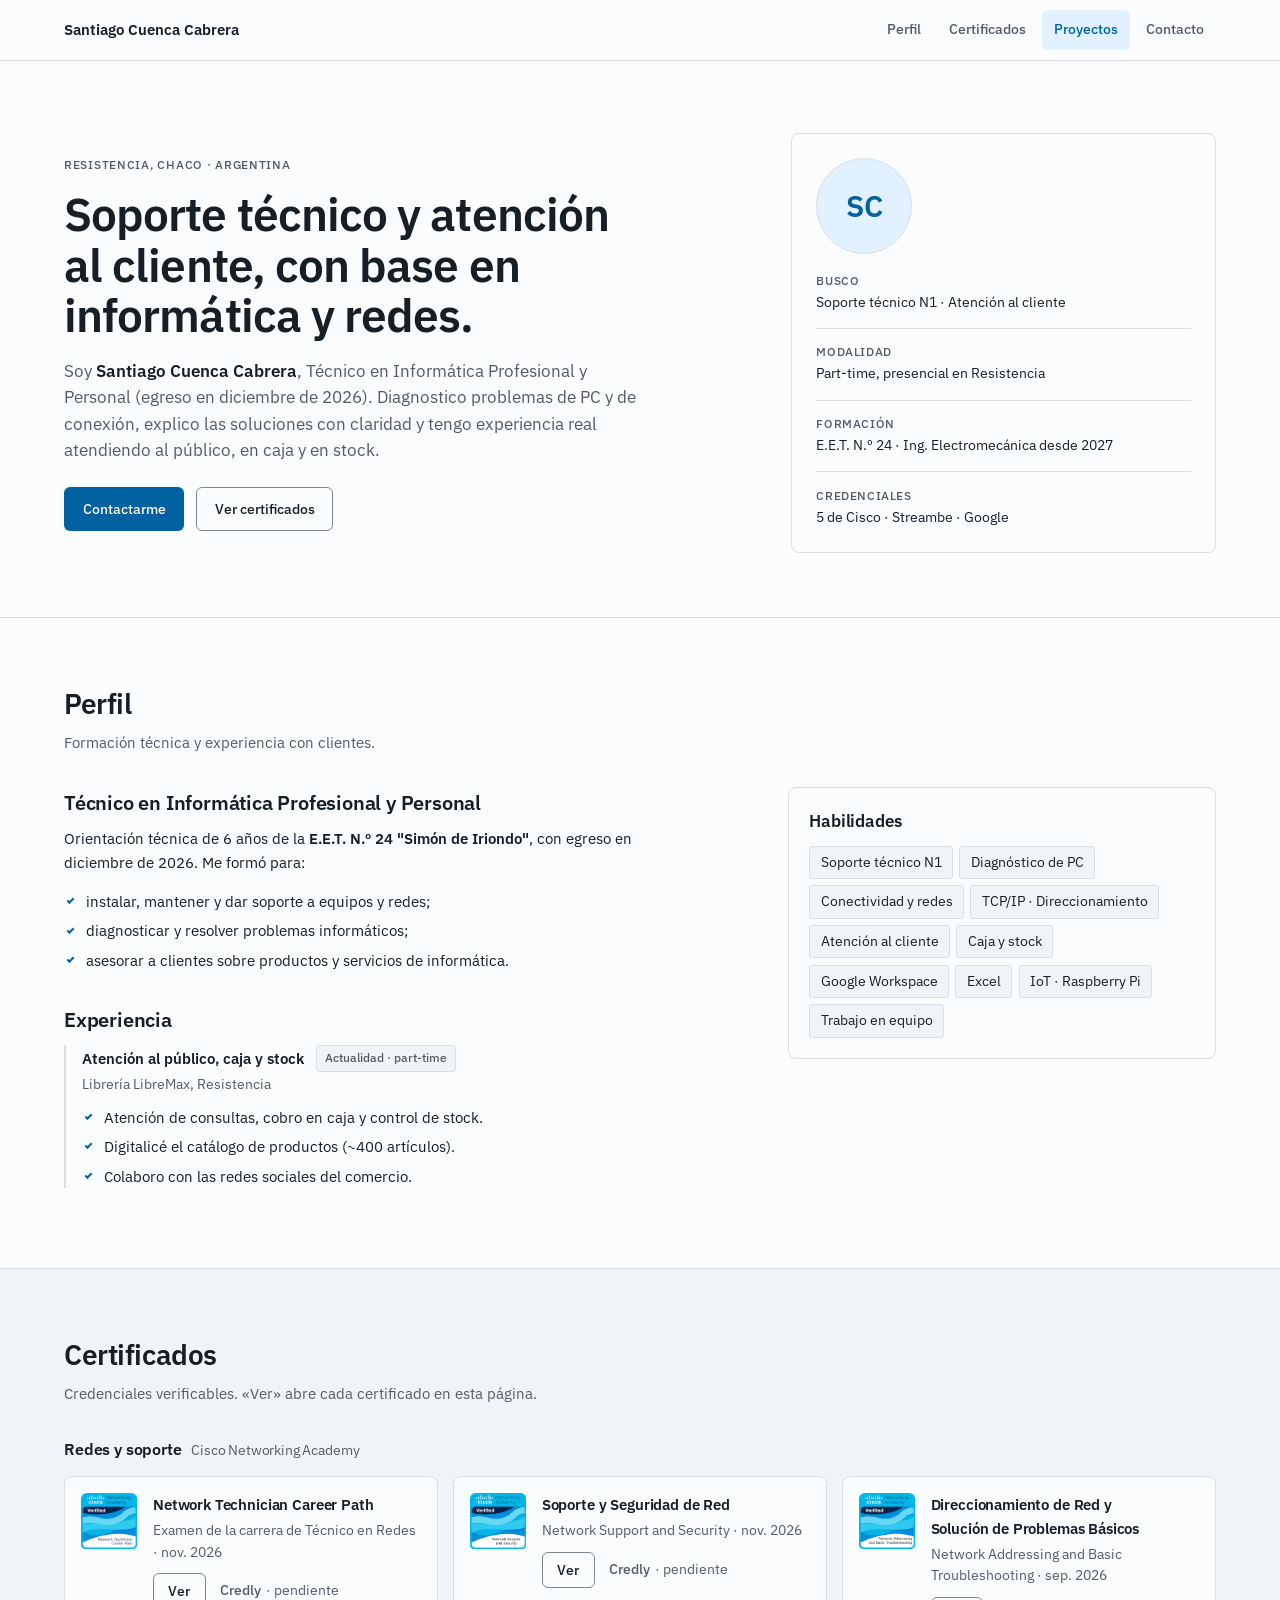
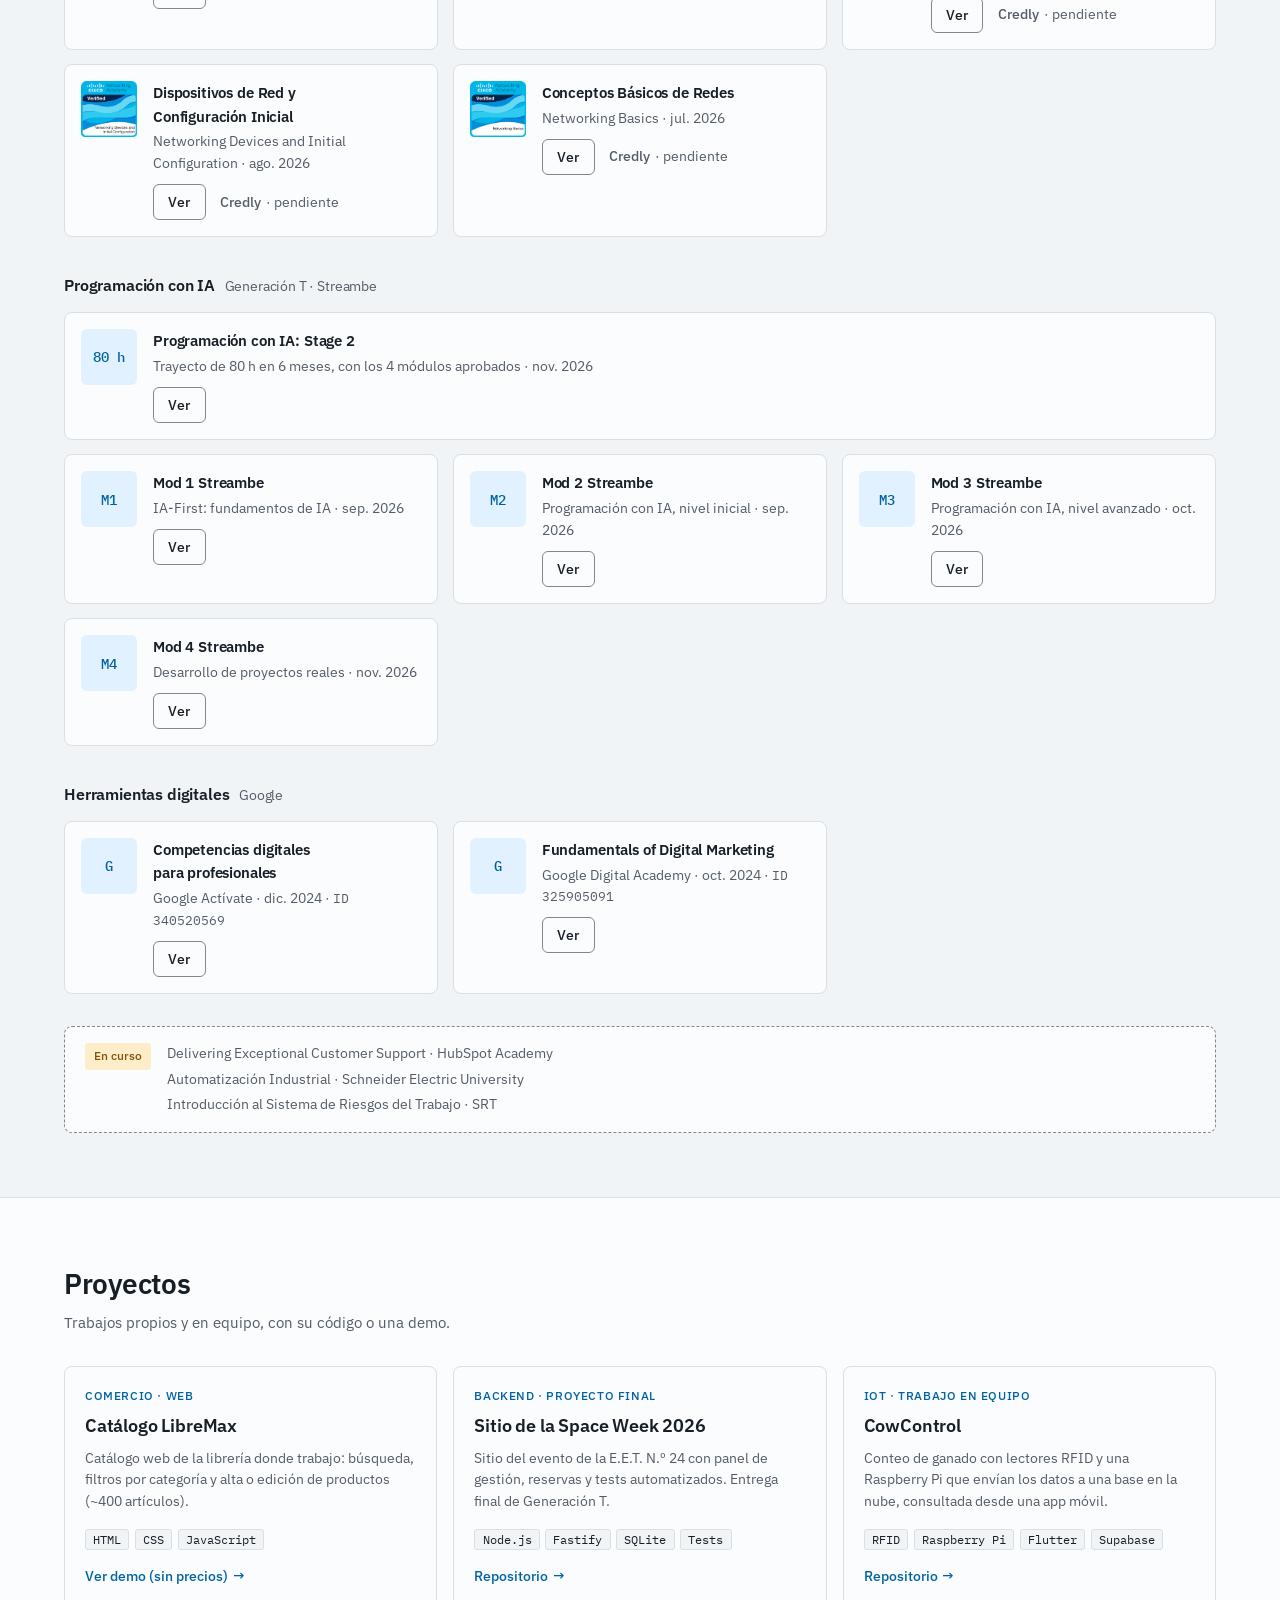
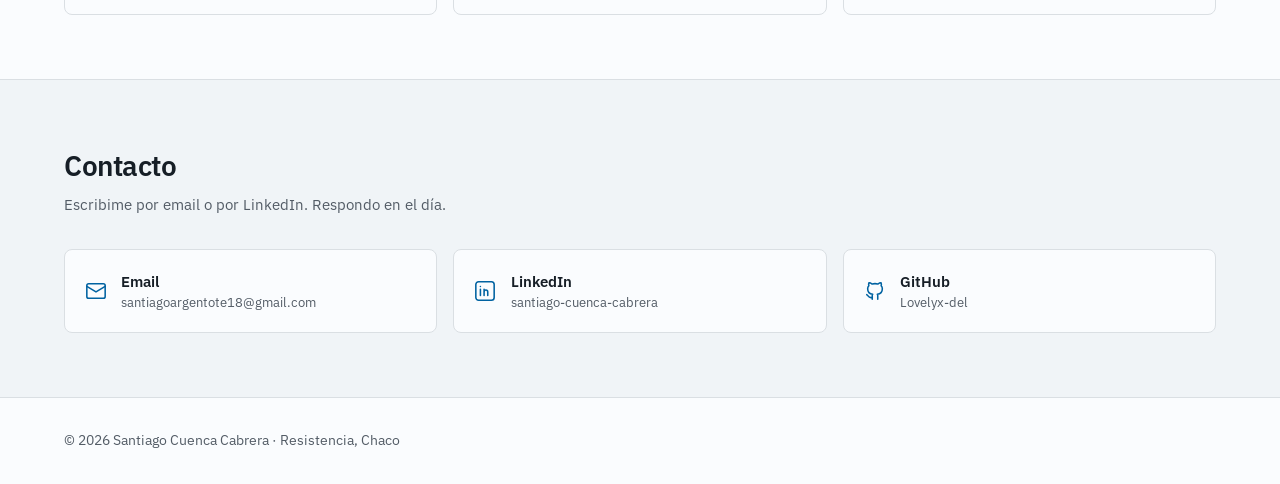
==== commit bb0bc6f9: "Rediseño profesional y proyecto LibreMax Co-Authored-By: Claude Opus 5.5 <noreply@anthropic.com>" ====
--- a/index.html
+++ b/index.html
@@ -4,22 +4,21 @@
   <meta charset="utf-8">
   <meta name="viewport" content="width=device-width, initial-scale=1">
   <title>Santiago Cuenca Cabrera · Soporte técnico y atención al cliente</title>
-  <meta name="description" content="Santiago Cuenca Cabrera, Técnico en Informática Profesional y Personal: soporte técnico N1, atención al cliente y redes Cisco. Resistencia, Chaco.">
-  <meta name="theme-color" content="#008080">
+  <meta name="description" content="Santiago Cuenca Cabrera, Técnico en Informática Profesional y Personal: soporte técnico, atención al cliente y redes Cisco. Resistencia, Chaco.">
+  <meta name="theme-color" content="#F7F9FB">
   <link rel="preconnect" href="https://fonts.googleapis.com">
   <link rel="preconnect" href="https://fonts.gstatic.com" crossorigin>
-  <link href="https://fonts.googleapis.com/css2?family=Silkscreen:wght@400;700&family=VT323&family=JetBrains+Mono:wght@400;600&display=swap" rel="stylesheet">
+  <link href="https://fonts.googleapis.com/css2?family=IBM+Plex+Sans:wght@400;500;600&family=IBM+Plex+Mono:wght@400;500&display=swap" rel="stylesheet">
   <link rel="stylesheet" href="style.css">
 </head>
 <body>
   <a class="skip-link" href="#main">Saltar al contenido</a>
 
-  <!-- ============ BARRA DE TAREAS (navegación) ============ -->
-  <header class="taskbar">
-    <nav class="taskbar-inner" aria-label="Principal">
-      <a class="start-btn" href="#inicio"><span class="start-logo" aria-hidden="true"></span>SC</a>
+  <header class="site-header">
+    <nav class="nav container" aria-label="Principal">
+      <a class="brand" href="#inicio">Santiago Cuenca Cabrera</a>
       <ul class="nav-links">
-        <li><a href="#sobre-mi">Sobre mí</a></li>
+        <li><a href="#sobre-mi">Perfil</a></li>
         <li><a href="#certificaciones">Certificados</a></li>
         <li><a href="#proyectos">Proyectos</a></li>
         <li><a href="#contacto">Contacto</a></li>
@@ -27,161 +26,166 @@
     </nav>
   </header>
 
-  <main id="main" class="desktop">
+  <main id="main">
     <!-- ============ INICIO ============ -->
-    <section id="inicio" class="window window-hero" aria-labelledby="titulo-inicio">
-      <div class="title-bar">
-        <span class="title-text">perfil.exe</span>
-        <span class="title-controls" aria-hidden="true"><i></i><i></i><i></i></span>
-      </div>
-      <div class="window-body hero-grid">
-        <div class="hero-photo">
-          <!-- Foto: guardá tu imagen como assets/foto-perfil.jpg (cuadrada, ~600 px). Si falta, se muestran las iniciales. -->
-          <img src="assets/foto-perfil.jpg" alt="Foto de perfil de Santiago Cuenca Cabrera" width="200" height="200"
-               onerror="this.hidden=true; this.nextElementSibling.hidden=false;">
-          <span class="avatar-fallback" hidden aria-hidden="true">SC</span>
-        </div>
-
+    <section id="inicio" class="hero">
+      <div class="container hero-grid">
         <div class="hero-text">
-          <h1 id="titulo-inicio">Santiago Cuenca Cabrera</h1>
-          <div class="crt" role="group" aria-label="Resumen del perfil">
-            <p><span class="prompt">C:\&gt;</span> whoami</p>
-            <p class="out">Técnico en Informática Profesional y Personal · Resistencia, Chaco</p>
-            <p><span class="prompt">C:\&gt;</span> puesto --busco</p>
-            <p class="out">Soporte técnico N1 · Atención al cliente · Mesa de ayuda</p>
-            <p><span class="prompt">C:\&gt;</span> fortalezas</p>
-            <p class="out">Diagnóstico de PC y conectividad · Redes Cisco · Trato con el público</p>
-            <p><span class="prompt">C:\&gt;</span><span class="cursor" aria-hidden="true"></span></p>
+          <p class="eyebrow">Resistencia, Chaco · Argentina</p>
+          <h1>Soporte técnico y atención al cliente, con base en informática y redes.</h1>
+          <p class="hero-lead">Soy <strong>Santiago Cuenca Cabrera</strong>, Técnico en Informática Profesional y Personal (egreso en diciembre de 2026). Diagnostico problemas de PC y de conexión, explico las soluciones con claridad y tengo experiencia real atendiendo al público, en caja y en stock.</p>
+          <div class="hero-cta">
+            <a class="btn btn-primary" href="#contacto">Contactarme</a>
+            <a class="btn btn-secondary" href="#certificaciones">Ver certificados</a>
           </div>
-          <div class="hero-cta">
-            <a class="btn btn-default" href="#certificaciones">Ver certificados</a>
-            <a class="btn" href="#contacto">Contactarme</a>
+        </div>
+
+        <aside class="profile-card" aria-label="Datos rápidos">
+          <div class="avatar">
+            <!-- Foto: guardá tu imagen como assets/foto-perfil.jpg (cuadrada, ~600 px). Si falta, se muestran las iniciales. -->
+            <img src="assets/foto-perfil.jpg" alt="Foto de perfil de Santiago Cuenca Cabrera" width="96" height="96"
+                 onerror="this.hidden=true; this.nextElementSibling.hidden=false;">
+            <span class="avatar-fallback" hidden aria-hidden="true">SC</span>
           </div>
-        </div>
-      </div>
-      <div class="status-bar">
-        <span>Disponible: part-time</span>
-        <span>Egreso: dic. 2026</span>
-        <span class="status-ok">● En línea</span>
-      </div>
-    </section>
-
-    <!-- ============ SOBRE MÍ ============ -->
-    <section id="sobre-mi" class="window" aria-labelledby="titulo-sobre">
-      <div class="title-bar">
-        <h2 id="titulo-sobre" class="title-text">sobre_mi.txt</h2>
-        <span class="title-controls" aria-hidden="true"><i></i><i></i><i></i></span>
-      </div>
-      <div class="window-body about-grid">
-        <div class="about-text">
-          <h3>Técnico en Informática Profesional y Personal</h3>
-          <p>Termino en diciembre de 2026 la orientación técnica de 6 años de la <strong>E.E.T. N.º 24 "Simón de Iriondo"</strong>. La orientación forma para:</p>
-          <ul class="checklist">
-            <li>instalar, mantener y dar soporte a equipos y redes;</li>
-            <li>diagnosticar y resolver problemas informáticos;</li>
-            <li>asesorar a clientes sobre productos y servicios de informática.</li>
-          </ul>
-
-          <h3>Experiencia con clientes</h3>
-          <p><strong>Atención al público, caja y stock</strong> en la librería LibreMax (part-time, actualidad): atiendo consultas, cobro en caja y controlo el stock. Además digitalicé el catálogo (~400 artículos) y colaboro con las redes sociales del comercio.</p>
-          <p>Desde marzo de 2027 curso Ingeniería Electromecánica, por lo que busco un puesto part-time estable.</p>
-        </div>
-
-        <aside class="panel sunken" aria-label="Habilidades">
-          <h3>Habilidades</h3>
-          <ul class="skill-list">
-            <li>Soporte técnico N1</li>
-            <li>Diagnóstico de PC y conectividad</li>
-            <li>Atención al cliente</li>
-            <li>Redes: TCP/IP, direccionamiento</li>
-            <li>Configuración de dispositivos de red</li>
-            <li>Caja y control de stock</li>
-            <li>Google Workspace · Excel</li>
-            <li>IoT · Raspberry Pi</li>
-            <li>Trabajo en equipo</li>
-          </ul>
+          <dl class="facts">
+            <div><dt>Busco</dt><dd>Soporte técnico N1 · Atención al cliente</dd></div>
+            <div><dt>Modalidad</dt><dd>Part-time, presencial en Resistencia</dd></div>
+            <div><dt>Formación</dt><dd>E.E.T. N.º 24 · Ing. Electromecánica desde 2027</dd></div>
+            <div><dt>Credenciales</dt><dd>5 de Cisco · Streambe · Google</dd></div>
+          </dl>
         </aside>
+      </div>
+    </section>
+
+    <!-- ============ PERFIL ============ -->
+    <section id="sobre-mi" class="section">
+      <div class="container">
+        <header class="section-head">
+          <h2>Perfil</h2>
+          <p class="section-sub">Formación técnica y experiencia con clientes.</p>
+        </header>
+
+        <div class="about-grid">
+          <div class="about-text">
+            <h3>Técnico en Informática Profesional y Personal</h3>
+            <p>Orientación técnica de 6 años de la <strong>E.E.T. N.º 24 "Simón de Iriondo"</strong>, con egreso en diciembre de 2026. Me formó para:</p>
+            <ul class="checklist">
+              <li>instalar, mantener y dar soporte a equipos y redes;</li>
+              <li>diagnosticar y resolver problemas informáticos;</li>
+              <li>asesorar a clientes sobre productos y servicios de informática.</li>
+            </ul>
+
+            <h3>Experiencia</h3>
+            <div class="job">
+              <div class="job-head">
+                <strong>Atención al público, caja y stock</strong>
+                <span class="tag">Actualidad · part-time</span>
+              </div>
+              <p class="job-place">Librería LibreMax, Resistencia</p>
+              <ul class="checklist">
+                <li>Atención de consultas, cobro en caja y control de stock.</li>
+                <li>Digitalicé el catálogo de productos (~400 artículos).</li>
+                <li>Colaboro con las redes sociales del comercio.</li>
+              </ul>
+            </div>
+          </div>
+
+          <aside class="card" aria-labelledby="titulo-hab">
+            <h3 id="titulo-hab">Habilidades</h3>
+            <ul class="chips">
+              <li>Soporte técnico N1</li>
+              <li>Diagnóstico de PC</li>
+              <li>Conectividad y redes</li>
+              <li>TCP/IP · Direccionamiento</li>
+              <li>Atención al cliente</li>
+              <li>Caja y stock</li>
+              <li>Google Workspace</li>
+              <li>Excel</li>
+              <li>IoT · Raspberry Pi</li>
+              <li>Trabajo en equipo</li>
+            </ul>
+          </aside>
+        </div>
       </div>
     </section>
 
     <!-- ============ CERTIFICADOS ============ -->
     <!-- Para cada certificado: data-src apunta al PDF o imagen en assets/certs/.
          Antes de subir uno, tapá DNI, fecha de nacimiento y cualquier dato personal. -->
-    <section id="certificaciones" class="window" aria-labelledby="titulo-cert">
-      <div class="title-bar">
-        <h2 id="titulo-cert" class="title-text">certificados</h2>
-        <span class="title-controls" aria-hidden="true"><i></i><i></i><i></i></span>
-      </div>
-      <div class="window-body">
-        <p class="lead">Credenciales verificables. Tocá «Ver» para abrir cada certificado acá mismo.</p>
-
-        <h3 class="group-title">Redes y soporte · Cisco Networking Academy</h3>
+    <section id="certificaciones" class="section section-alt">
+      <div class="container">
+        <header class="section-head">
+          <h2>Certificados</h2>
+          <p class="section-sub">Credenciales verificables. «Ver» abre cada certificado en esta página.</p>
+        </header>
+
+        <h3 class="group-title">Redes y soporte <span>Cisco Networking Academy</span></h3>
         <div class="cert-grid">
           <article class="cert">
-            <img class="badge" src="assets/certs/insignias/network-technician.png" alt="" width="64" height="64" loading="lazy">
+            <img class="badge" src="assets/certs/insignias/network-technician.png" alt="" width="56" height="56" loading="lazy">
             <div class="cert-info">
               <h4>Network Technician Career Path</h4>
               <p>Examen de la carrera de Técnico en Redes · nov. 2026</p>
               <div class="cert-actions">
                 <button class="btn btn-small" type="button" data-src="assets/certs/cisco-network-technician.pdf" data-title="Network Technician Career Path">Ver</button>
-                <a class="link-ext" href="#" data-pendiente>Credly</a>
-              </div>
-            </div>
-          </article>
-
-          <article class="cert">
-            <img class="badge" src="assets/certs/insignias/network-support-security.png" alt="" width="64" height="64" loading="lazy">
+                <a class="link" href="#" data-pendiente>Credly</a>
+              </div>
+            </div>
+          </article>
+
+          <article class="cert">
+            <img class="badge" src="assets/certs/insignias/network-support-security.png" alt="" width="56" height="56" loading="lazy">
             <div class="cert-info">
               <h4>Soporte y Seguridad de Red</h4>
               <p>Network Support and Security · nov. 2026</p>
               <div class="cert-actions">
                 <button class="btn btn-small" type="button" data-src="assets/certs/cisco-network-support-security.pdf" data-title="Soporte y Seguridad de Red">Ver</button>
-                <a class="link-ext" href="#" data-pendiente>Credly</a>
-              </div>
-            </div>
-          </article>
-
-          <article class="cert">
-            <img class="badge" src="assets/certs/insignias/network-addressing.png" alt="" width="64" height="64" loading="lazy">
+                <a class="link" href="#" data-pendiente>Credly</a>
+              </div>
+            </div>
+          </article>
+
+          <article class="cert">
+            <img class="badge" src="assets/certs/insignias/network-addressing.png" alt="" width="56" height="56" loading="lazy">
             <div class="cert-info">
               <h4>Direccionamiento de Red y Solución de Problemas Básicos</h4>
               <p>Network Addressing and Basic Troubleshooting · sep. 2026</p>
               <div class="cert-actions">
                 <button class="btn btn-small" type="button" data-src="assets/certs/cisco-network-addressing.pdf" data-title="Direccionamiento de Red y Solución de Problemas Básicos">Ver</button>
-                <a class="link-ext" href="#" data-pendiente>Credly</a>
-              </div>
-            </div>
-          </article>
-
-          <article class="cert">
-            <img class="badge" src="assets/certs/insignias/networking-devices.png" alt="" width="64" height="64" loading="lazy">
+                <a class="link" href="#" data-pendiente>Credly</a>
+              </div>
+            </div>
+          </article>
+
+          <article class="cert">
+            <img class="badge" src="assets/certs/insignias/networking-devices.png" alt="" width="56" height="56" loading="lazy">
             <div class="cert-info">
               <h4>Dispositivos de Red y Configuración Inicial</h4>
               <p>Networking Devices and Initial Configuration · ago. 2026</p>
               <div class="cert-actions">
                 <button class="btn btn-small" type="button" data-src="assets/certs/cisco-networking-devices.pdf" data-title="Dispositivos de Red y Configuración Inicial">Ver</button>
-                <a class="link-ext" href="#" data-pendiente>Credly</a>
-              </div>
-            </div>
-          </article>
-
-          <article class="cert">
-            <img class="badge" src="assets/certs/insignias/networking-basics.png" alt="" width="64" height="64" loading="lazy">
+                <a class="link" href="#" data-pendiente>Credly</a>
+              </div>
+            </div>
+          </article>
+
+          <article class="cert">
+            <img class="badge" src="assets/certs/insignias/networking-basics.png" alt="" width="56" height="56" loading="lazy">
             <div class="cert-info">
               <h4>Conceptos Básicos de Redes</h4>
               <p>Networking Basics · jul. 2026</p>
               <div class="cert-actions">
                 <button class="btn btn-small" type="button" data-src="assets/certs/cisco-networking-basics.pdf" data-title="Conceptos Básicos de Redes">Ver</button>
-                <a class="link-ext" href="#" data-pendiente>Credly</a>
-              </div>
-            </div>
-          </article>
-        </div>
-
-        <h3 class="group-title">Programación con IA · Generación T / Streambe</h3>
+                <a class="link" href="#" data-pendiente>Credly</a>
+              </div>
+            </div>
+          </article>
+        </div>
+
+        <h3 class="group-title">Programación con IA <span>Generación T · Streambe</span></h3>
         <div class="cert-grid">
           <article class="cert cert-wide">
-            <span class="file-icon" aria-hidden="true">IA</span>
+            <span class="file-icon" aria-hidden="true">80 h</span>
             <div class="cert-info">
               <h4>Programación con IA: Stage 2</h4>
               <p>Trayecto de 80 h en 6 meses, con los 4 módulos aprobados · nov. 2026</p>
@@ -236,13 +240,13 @@
           </article>
         </div>
 
-        <h3 class="group-title">Herramientas digitales · Google</h3>
+        <h3 class="group-title">Herramientas digitales <span>Google</span></h3>
         <div class="cert-grid">
           <article class="cert">
             <span class="file-icon" aria-hidden="true">G</span>
             <div class="cert-info">
               <h4>Competencias digitales para profesionales</h4>
-              <p>Google Actívate · dic. 2024 · ID 340520569</p>
+              <p>Google Actívate · dic. 2024 · <span class="mono">ID 340520569</span></p>
               <div class="cert-actions">
                 <button class="btn btn-small" type="button" data-src="assets/certs/google-competencias-digitales.pdf" data-title="Competencias digitales para profesionales">Ver</button>
               </div>
@@ -253,7 +257,7 @@
             <span class="file-icon" aria-hidden="true">G</span>
             <div class="cert-info">
               <h4>Fundamentals of Digital Marketing</h4>
-              <p>Google Digital Academy · oct. 2024 · ID 325905091</p>
+              <p>Google Digital Academy · oct. 2024 · <span class="mono">ID 325905091</span></p>
               <div class="cert-actions">
                 <button class="btn btn-small" type="button" data-src="assets/certs/google-digital-marketing.pdf" data-title="Fundamentals of Digital Marketing">Ver</button>
               </div>
@@ -261,8 +265,8 @@
           </article>
         </div>
 
-        <div class="panel sunken in-progress">
-          <h3>En curso</h3>
+        <div class="in-progress">
+          <span class="status status-warn">En curso</span>
           <ul>
             <li>Delivering Exceptional Customer Support · HubSpot Academy</li>
             <li>Automatización Industrial · Schneider Electric University</li>
@@ -273,60 +277,63 @@
     </section>
 
     <!-- ============ PROYECTOS ============ -->
-    <section id="proyectos" class="window" aria-labelledby="titulo-proy">
-      <div class="title-bar">
-        <h2 id="titulo-proy" class="title-text">proyectos</h2>
-        <span class="title-controls" aria-hidden="true"><i></i><i></i><i></i></span>
-      </div>
-      <div class="window-body project-grid">
-        <article class="panel raised project">
-          <p class="project-type">IoT · Trabajo en equipo</p>
-          <h3>CowControl</h3>
-          <p>Conteo de ganado con lectores RFID y una Raspberry Pi que envían los datos a una base en la nube, consultada desde una app móvil.</p>
-          <ul class="tags"><li>RFID</li><li>Raspberry Pi</li><li>Flutter</li><li>Nube</li></ul>
-          <a class="link-ext" href="https://github.com/Lovelyx-del/cowcontrol-app" target="_blank" rel="noopener">Repositorio</a>
-        </article>
-
-        <article class="panel raised project">
-          <p class="project-type">Backend · Proyecto final</p>
-          <h3>Sitio de la Space Week 2026</h3>
-          <p>Sitio con backend para la Space Week de la E.E.T. N.º 24, con panel de administración y tests automatizados.</p>
-          <ul class="tags"><li>Node.js</li><li>Fastify</li><li>SQLite</li><li>Tests</li></ul>
-          <a class="link-ext" href="https://github.com/Lovelyx-del/StreambeSWA_Cuenca" target="_blank" rel="noopener">Repositorio</a>
-        </article>
-
-        <article class="panel raised project">
-          <p class="project-type">Web · Comercio local</p>
-          <h3>LibreMax</h3>
-          <p>Catálogo web de productos (~400 artículos) y gestión de las redes sociales de la librería donde trabajo.</p>
-          <ul class="tags"><li>Web</li><li>Catálogo</li><li>Redes sociales</li></ul>
-        </article>
+    <section id="proyectos" class="section">
+      <div class="container">
+        <header class="section-head">
+          <h2>Proyectos</h2>
+          <p class="section-sub">Trabajos propios y en equipo, con su código o una demo.</p>
+        </header>
+
+        <div class="project-grid">
+          <article class="card project">
+            <p class="project-type">Comercio · Web</p>
+            <h3>Catálogo LibreMax</h3>
+            <p>Catálogo web de la librería donde trabajo: búsqueda, filtros por categoría y alta o edición de productos (~400 artículos).</p>
+            <ul class="tags"><li>HTML</li><li>CSS</li><li>JavaScript</li></ul>
+            <a class="link" href="libremax/" target="_blank" rel="noopener">Ver demo (sin precios)</a>
+          </article>
+
+          <article class="card project">
+            <p class="project-type">Backend · Proyecto final</p>
+            <h3>Sitio de la Space Week 2026</h3>
+            <p>Sitio del evento de la E.E.T. N.º 24 con panel de gestión, reservas y tests automatizados. Entrega final de Generación T.</p>
+            <ul class="tags"><li>Node.js</li><li>Fastify</li><li>SQLite</li><li>Tests</li></ul>
+            <a class="link" href="https://github.com/Lovelyx-del/Streamby_SWA_Cuenca" target="_blank" rel="noopener">Repositorio</a>
+          </article>
+
+          <article class="card project">
+            <p class="project-type">IoT · Trabajo en equipo</p>
+            <h3>CowControl</h3>
+            <p>Conteo de ganado con lectores RFID y una Raspberry Pi que envían los datos a una base en la nube, consultada desde una app móvil.</p>
+            <ul class="tags"><li>RFID</li><li>Raspberry Pi</li><li>Flutter</li><li>Supabase</li></ul>
+            <a class="link" href="https://github.com/Lovelyx-del/cowcontrol-app" target="_blank" rel="noopener">Repositorio</a>
+          </article>
+        </div>
       </div>
     </section>
 
     <!-- ============ CONTACTO ============ -->
-    <section id="contacto" class="window" aria-labelledby="titulo-cont">
-      <div class="title-bar">
-        <h2 id="titulo-cont" class="title-text">contacto</h2>
-        <span class="title-controls" aria-hidden="true"><i></i><i></i><i></i></span>
-      </div>
-      <div class="window-body">
-        <p class="lead">Escribime por email o por LinkedIn.</p>
+    <section id="contacto" class="section section-alt">
+      <div class="container">
+        <header class="section-head">
+          <h2>Contacto</h2>
+          <p class="section-sub">Escribime por email o por LinkedIn. Respondo en el día.</p>
+        </header>
         <ul class="contact-list">
           <li>
-            <a class="panel raised contact-item" href="mailto:santiagoargentote18@gmail.com">
-              <svg viewBox="0 0 24 24" class="icon" aria-hidden="true"><rect x="2" y="4" width="20" height="16"/><path d="m22 7-10 6L2 7"/></svg>
+            <a class="card contact-item" href="mailto:santiagoargentote18@gmail.com">
+              <svg viewBox="0 0 24 24" class="icon" aria-hidden="true"><rect x="2" y="4" width="20" height="16" rx="2"/><path d="m22 7-10 6L2 7"/></svg>
               <span><strong>Email</strong><small>santiagoargentote18@gmail.com</small></span>
             </a>
           </li>
           <li>
-            <a class="panel raised contact-item" href="https://www.linkedin.com/in/santiago-cuenca-cabrera-038031333" target="_blank" rel="noopener">
-              <svg viewBox="0 0 24 24" class="icon" aria-hidden="true"><rect x="2" y="2" width="20" height="20"/><path d="M7 10v7M7 7v.01M11 17v-4a2 2 0 0 1 4 0v4M11 10v7"/></svg>
+            <a class="card contact-item" href="https://www.linkedin.com/in/santiago-cuenca-cabrera-038031333" target="_blank" rel="noopener">
+              <svg viewBox="0 0 24 24" class="icon" aria-hidden="true"><rect x="2" y="2" width="20" height="20" rx="3"/><path d="M7 10v7M7 7v.01M11 17v-4a2 2 0 0 1 4 0v4M11 10v7"/></svg>
               <span><strong>LinkedIn</strong><small>santiago-cuenca-cabrera</small></span>
             </a>
           </li>
           <li>
-            <a class="panel raised contact-item" href="https://github.com/Lovelyx-del" target="_blank" rel="noopener">
+            <a class="card contact-item" href="https://github.com/Lovelyx-del" target="_blank" rel="noopener">
               <svg viewBox="0 0 24 24" class="icon" aria-hidden="true"><path d="M9 19c-4.3 1.4-4.3-2.5-6-3m12 5v-3.5c0-1 .1-1.4-.5-2 2.8-.3 5.5-1.4 5.5-6a4.6 4.6 0 0 0-1.3-3.2 4.2 4.2 0 0 0-.1-3.2s-1.1-.3-3.5 1.3a12 12 0 0 0-6.2 0C6.5 2.8 5.4 3.1 5.4 3.1a4.2 4.2 0 0 0-.1 3.2A4.6 4.6 0 0 0 4 9.5c0 4.6 2.7 5.7 5.5 6-.6.6-.6 1.2-.5 2V21"/></svg>
               <span><strong>GitHub</strong><small>Lovelyx-del</small></span>
             </a>
@@ -334,20 +341,24 @@
         </ul>
       </div>
     </section>
-
-    <footer class="site-footer">
-      <p>© <span id="year">2026</span> Santiago Cuenca Cabrera · HTML + CSS en GitHub Pages</p>
-    </footer>
   </main>
 
+  <footer class="site-footer">
+    <div class="container">
+      <p>© <span id="year">2026</span> Santiago Cuenca Cabrera · Resistencia, Chaco</p>
+    </div>
+  </footer>
+
   <!-- Visor de certificados (PDF o imagen) -->
-  <dialog id="cert-viewer" class="window" aria-labelledby="viewer-title">
-    <div class="title-bar">
-      <h2 id="viewer-title" class="title-text">Certificado</h2>
-      <button type="button" class="viewer-close" aria-label="Cerrar">×</button>
+  <dialog id="cert-viewer" aria-labelledby="viewer-title">
+    <div class="viewer-head">
+      <h2 id="viewer-title">Certificado</h2>
+      <button type="button" class="viewer-close" aria-label="Cerrar">
+        <svg viewBox="0 0 24 24" class="icon" aria-hidden="true"><path d="M18 6 6 18M6 6l12 12"/></svg>
+      </button>
     </div>
     <div class="viewer-body"></div>
-    <p class="viewer-foot"><a class="link-ext" href="#" target="_blank" rel="noopener">Abrir en otra pestaña</a></p>
+    <p class="viewer-foot"><a class="link" href="#" target="_blank" rel="noopener">Abrir en otra pestaña</a></p>
   </dialog>
 
   <script src="script.js" defer></script>
--- a/style.css
+++ b/style.css
@@ -1,346 +1,313 @@
 /* =========================================================
-   Portafolio · Santiago Cuenca Cabrera — estética "Vintage IT"
-   Base: skill "vintage" (bergside/awesome-design-skills): teal #008080,
-   plata #C0C0C0, texto negro, Silkscreen + JetBrains Mono.
-   Agregado: ventanas con bisel, barra de título azul y terminal CRT.
+   Portafolio · Santiago Cuenca Cabrera — estilo profesional y neutral
+   Base: skill "web-theme-corporate-clean" (therealvandad/claude-web-skills):
+   IBM Plex, azul acero apagado, grises fríos, radios chicos,
+   bordes en lugar de sombras, una sola sombra para capas flotantes.
    ========================================================= */
 
 :root {
-  /* Colores */
-  --desktop: #008080;          /* teal de escritorio */
-  --desktop-dot: #007070;
-  --silver: #C0C0C0;           /* superficie de las ventanas */
-  --silver-light: #DFDFDF;
-  --white: #FFFFFF;
-  --shadow: #808080;
-  --dark: #0A0A0A;
-  --text: #000000;
-  --muted: #303030;
-  --title-a: #000080;          /* barra de título */
-  --title-b: #1084D0;
-  --link: #0000A8;
-  --crt-bg: #0A0A0A;
-  --crt-text: #33FF66;         /* verde fósforo */
-  --crt-dim: #1FAF47;
-  --amber: #FFB000;
-  --ok: #008000;
+  /* Colores (oklch, con respaldo hex en el comentario) */
+  --paper:        oklch(99% 0.003 245);   /* #FCFDFE */
+  --paper-2:      oklch(96.5% 0.006 245); /* #F2F5F8 */
+  --ink:          oklch(23% 0.020 250);   /* #1B2430 */
+  --ink-2:        oklch(47% 0.020 250);   /* #5A6573 */
+  --line:         oklch(90% 0.008 245);   /* #DDE2E8 */
+  --line-strong:  oklch(62% 0.015 250);   /* #848E9A */
+  --accent:       oklch(48% 0.13 245);    /* #1F5FA6 */
+  --accent-deep:  oklch(40% 0.12 248);    /* #184C88 */
+  --accent-tint:  oklch(95% 0.025 245);   /* #E8F0F9 */
+  --ok:           oklch(45% 0.11 155);
+  --ok-tint:      oklch(95% 0.04 155);
+  --warn:         oklch(48% 0.10 70);
+  --warn-tint:    oklch(95% 0.05 85);
 
   /* Tipografía */
-  --font-pixel: "Silkscreen", "Courier New", monospace;
-  --font-crt: "VT323", "Courier New", monospace;
-  --font-body: "JetBrains Mono", "Courier New", monospace;
-
-  /* Bisel clásico */
-  --bevel-out: inset -1px -1px var(--dark), inset 1px 1px var(--white), inset -2px -2px var(--shadow), inset 2px 2px var(--silver-light);
-  --bevel-in: inset -1px -1px var(--white), inset 1px 1px var(--shadow), inset -2px -2px var(--silver-light), inset 2px 2px var(--dark);
-
-  --gap: 1.25rem;
-  --max: 1040px;
+  --font: "IBM Plex Sans", "Segoe UI", system-ui, sans-serif;
+  --mono: "IBM Plex Mono", ui-monospace, monospace;
+  --text-display: clamp(2rem, 1.6rem + 1.6vw, 3rem);
+  --text-title: 1.25rem;
+  --text-body: .9375rem;
+  --text-small: .875rem;
+  --text-label: .75rem;
+
+  /* Forma */
+  --radius-sm: .1875rem;
+  --radius-md: .375rem;
+  --radius-lg: .5rem;
+  --shadow-overlay: 0 1px 2px oklch(23% 0.02 250 / .08), 0 8px 24px oklch(23% 0.02 250 / .12);
+  --container: 72rem;
+
+  color-scheme: light;
 }
 
 /* ---------- Base ---------- */
 *, *::before, *::after { box-sizing: border-box; }
 
-html { scroll-behavior: smooth; scroll-padding-top: 64px; }
+html { scroll-behavior: smooth; scroll-padding-top: 72px; }
 
 body {
   margin: 0;
-  color: var(--text);
-  font-family: var(--font-body);
-  font-size: .95rem;
-  line-height: 1.6;
-  background-color: var(--desktop);
-  /* trama sutil de escritorio */
-  background-image: radial-gradient(var(--desktop-dot) 1px, transparent 1px);
-  background-size: 4px 4px;
+  background: var(--paper);
+  color: var(--ink);
+  font-family: var(--font);
+  font-size: var(--text-body);
+  line-height: 1.55;
+  -webkit-font-smoothing: antialiased;
 }
 
 img { max-width: 100%; display: block; }
 [hidden] { display: none !important; }
 
-h1, h2, h3, h4 { margin: 0; line-height: 1.2; }
-p { margin: 0 0 .9rem; }
-a { color: var(--link); }
-
-:focus-visible { outline: 2px dotted var(--dark); outline-offset: 2px; }
+h1, h2, h3, h4 { margin: 0; font-weight: 600; letter-spacing: -.01em; text-wrap: balance; }
+p { margin: 0 0 1rem; }
+a { color: var(--accent); }
+strong { font-weight: 600; }
+.mono { font-family: var(--mono); font-size: .95em; }
+
+.container { width: min(100% - 2rem, var(--container)); margin-inline: auto; }
+
+:focus-visible { outline: 2px solid var(--accent); outline-offset: 2px; border-radius: var(--radius-sm); }
 
 .skip-link {
   position: absolute; left: 1rem; top: -3rem; z-index: 100;
-  background: var(--silver); color: var(--text); padding: .5rem 1rem;
-  box-shadow: var(--bevel-out); font-weight: 600;
+  background: var(--accent); color: var(--paper);
+  padding: .5rem 1rem; border-radius: var(--radius-md); font-weight: 500;
 }
 .skip-link:focus { top: 1rem; }
 
 .icon {
-  width: 26px; height: 26px; flex-shrink: 0;
-  fill: none; stroke: currentColor; stroke-width: 1.8;
-  stroke-linecap: square; stroke-linejoin: miter;
-}
-
-/* ---------- Barra de tareas ---------- */
-.taskbar {
+  width: 22px; height: 22px; flex-shrink: 0;
+  fill: none; stroke: currentColor; stroke-width: 1.7;
+  stroke-linecap: round; stroke-linejoin: round;
+}
+
+/* ---------- Encabezado ---------- */
+.site-header {
   position: sticky; top: 0; z-index: 50;
-  background: var(--silver);
-  box-shadow: inset 0 1px var(--white), 0 2px 0 var(--dark);
-}
-.taskbar-inner {
-  display: flex; align-items: center; gap: .5rem;
-  width: min(100% - 1rem, var(--max)); margin-inline: auto;
-  min-height: 52px;
-}
-
-.start-btn {
-  display: inline-flex; align-items: center; gap: .45rem;
-  min-height: 40px; padding: 0 .8rem;
-  background: var(--silver); color: var(--text);
-  box-shadow: var(--bevel-out);
-  font: 700 .9rem var(--font-pixel); text-decoration: none;
-}
-.start-btn:active { box-shadow: var(--bevel-in); }
-.start-logo {
-  width: 16px; height: 16px;
-  background:
-    linear-gradient(var(--title-a), var(--title-a)) 0 0 / 7px 7px no-repeat,
-    linear-gradient(var(--ok), var(--ok)) 9px 0 / 7px 7px no-repeat,
-    linear-gradient(var(--amber), var(--amber)) 0 9px / 7px 7px no-repeat,
-    linear-gradient(#C00000, #C00000) 9px 9px / 7px 7px no-repeat;
-}
+  background: color-mix(in oklch, var(--paper) 92%, transparent);
+  backdrop-filter: saturate(1.2) blur(8px);
+  border-bottom: 1px solid var(--line);
+}
+.nav { display: flex; align-items: center; justify-content: space-between; gap: 1rem; min-height: 60px; }
+.brand { color: var(--ink); font-weight: 600; text-decoration: none; white-space: nowrap; }
 
 .nav-links {
-  display: flex; gap: .3rem; list-style: none; margin: 0; padding: 0;
+  display: flex; gap: .25rem; list-style: none; margin: 0; padding: 0;
   overflow-x: auto; scrollbar-width: none;
 }
 .nav-links::-webkit-scrollbar { display: none; }
 .nav-links a {
   display: inline-flex; align-items: center; min-height: 40px; padding: 0 .75rem;
-  background: var(--silver); color: var(--text); text-decoration: none;
-  box-shadow: var(--bevel-out); white-space: nowrap; font-size: .85rem;
-}
-.nav-links a:hover { background: var(--silver-light); }
-.nav-links a[aria-current="true"] { box-shadow: var(--bevel-in); background: var(--silver-light); font-weight: 600; }
-
-/* ---------- Escritorio y ventanas ---------- */
-.desktop {
-  width: min(100% - 1.5rem, var(--max));
-  margin: 1.75rem auto 0;
-  display: grid; gap: 1.75rem;
-}
-
-.window {
-  background: var(--silver);
-  box-shadow: var(--bevel-out), 6px 6px 0 rgba(0, 0, 0, .35);
-  padding: 3px;
-}
-
-.title-bar {
-  display: flex; align-items: center; justify-content: space-between; gap: .5rem;
-  min-height: 30px; padding: .2rem .4rem .2rem .6rem;
-  background: linear-gradient(90deg, var(--title-a), var(--title-b));
-  color: var(--white);
-}
-.title-text { font: 700 .9rem var(--font-pixel); letter-spacing: .02em; }
-.title-controls { display: flex; gap: 3px; }
-.title-controls i {
-  display: block; width: 18px; height: 16px;
-  background: var(--silver); box-shadow: var(--bevel-out);
-}
-
-.window-body { padding: 1.4rem; }
-
-.status-bar {
-  display: flex; flex-wrap: wrap; gap: 3px; padding-top: 3px;
-  font-size: .8rem;
-}
-.status-bar span { flex: 1 1 auto; padding: .2rem .6rem; box-shadow: var(--bevel-in); }
-.status-ok { color: var(--ok); font-weight: 600; }
-
-.panel { background: var(--silver); padding: 1rem; }
-.panel.raised { box-shadow: var(--bevel-out); }
-.panel.sunken { box-shadow: var(--bevel-in); background: var(--white); }
+  border-radius: var(--radius-md);
+  color: var(--ink-2); text-decoration: none; font-size: var(--text-small); font-weight: 500;
+  white-space: nowrap;
+  transition: color .15s, background-color .15s;
+}
+.nav-links a:hover { color: var(--ink); background: var(--paper-2); }
+.nav-links a[aria-current="true"] { color: var(--accent); background: var(--accent-tint); }
 
 /* ---------- Botones y enlaces ---------- */
 .btn {
   display: inline-flex; align-items: center; justify-content: center;
-  min-height: 44px; min-width: 110px; padding: 0 1.1rem;
-  background: var(--silver); color: var(--text);
-  border: 0; box-shadow: var(--bevel-out);
-  font: 600 .9rem var(--font-body); text-decoration: none; cursor: pointer;
-}
-.btn:hover { background: var(--silver-light); }
-.btn:active { box-shadow: var(--bevel-in); padding-top: 2px; }
-.btn-default { outline: 1px solid var(--dark); outline-offset: -5px; }
-.btn-small { min-height: 40px; min-width: 72px; font-size: .85rem; }
-.btn:disabled { color: var(--shadow); text-shadow: 1px 1px var(--white); cursor: not-allowed; background: var(--silver); }
-
-.link-ext {
-  display: inline-flex; align-items: center; min-height: 40px;
-  color: var(--link); font-weight: 600; font-size: .85rem;
-}
-.link-ext::after { content: " ↗"; white-space: pre; }
-[data-pendiente] { color: var(--shadow); cursor: not-allowed; text-decoration: none; }
-[data-pendiente]::after { content: " · pendiente"; font-weight: 400; }
+  min-height: 44px; padding: 0 1.1rem;
+  border-radius: var(--radius-md); border: 1px solid transparent;
+  font: 500 var(--text-small) var(--font); text-decoration: none; cursor: pointer;
+  transition: background-color .15s, border-color .15s, color .15s;
+}
+.btn-primary { background: var(--accent); color: var(--paper); }
+.btn-primary:hover { background: var(--accent-deep); }
+.btn-secondary, .btn-small {
+  background: var(--paper); color: var(--ink); border-color: var(--line-strong);
+}
+.btn-secondary:hover, .btn-small:hover { background: var(--paper-2); border-color: var(--ink-2); }
+.btn-small { min-height: 36px; padding: 0 .9rem; }
+.btn:disabled { color: var(--ink-2); border-color: var(--line); background: var(--paper-2); cursor: not-allowed; }
+
+.link {
+  display: inline-flex; align-items: center; gap: .3rem; min-height: 36px;
+  color: var(--accent); font-weight: 500; font-size: var(--text-small); text-decoration: none;
+}
+.link::after { content: "→"; transition: transform .15s; }
+.link:hover { text-decoration: underline; text-underline-offset: 3px; }
+.link:hover::after { transform: translateX(2px); }
+[data-pendiente] { color: var(--ink-2); cursor: not-allowed; }
+[data-pendiente]::after { content: "· pendiente"; font-weight: 400; transform: none !important; }
 
 /* ---------- Inicio ---------- */
-.hero-grid {
-  display: grid; grid-template-columns: auto 1fr; gap: 1.75rem; align-items: center;
-}
-
-.hero-photo {
-  width: 200px; aspect-ratio: 1; display: grid;
-  padding: 6px; background: var(--silver); box-shadow: var(--bevel-in);
-}
-.hero-photo img, .avatar-fallback { grid-area: 1 / 1; width: 100%; height: 100%; object-fit: cover; }
+.hero { padding: 4.5rem 0 4rem; border-bottom: 1px solid var(--line); }
+.hero-grid { display: grid; grid-template-columns: 1.6fr 1fr; gap: 3rem; align-items: center; }
+
+.eyebrow {
+  font-size: var(--text-label); font-weight: 500; letter-spacing: .06em; text-transform: uppercase;
+  color: var(--ink-2); margin-bottom: .9rem;
+}
+.hero h1 { font-size: var(--text-display); line-height: 1.1; letter-spacing: -.02em; margin-bottom: 1.1rem; max-width: 20ch; }
+.hero-lead { font-size: 1.05rem; color: var(--ink-2); max-width: 58ch; }
+.hero-lead strong { color: var(--ink); }
+.hero-cta { display: flex; flex-wrap: wrap; gap: .75rem; margin-top: 1.5rem; }
+
+.profile-card {
+  background: var(--paper); border: 1px solid var(--line); border-radius: var(--radius-lg);
+  padding: 1.5rem;
+}
+.avatar { width: 96px; height: 96px; display: grid; margin-bottom: 1.1rem; }
+.avatar img, .avatar-fallback {
+  grid-area: 1 / 1; width: 100%; height: 100%; object-fit: cover;
+  border-radius: 50%; border: 1px solid var(--line);
+}
 .avatar-fallback {
   display: grid; place-items: center;
-  background: var(--crt-bg); color: var(--crt-text);
-  font: 700 4rem var(--font-pixel);
-  text-shadow: 0 0 8px rgba(51, 255, 102, .6);
-}
-
-.hero-text h1 {
-  font: 700 clamp(1.5rem, 3.5vw + .5rem, 2.4rem) var(--font-pixel);
-  margin-bottom: .8rem;
-}
-
-.crt {
-  position: relative; overflow: hidden;
-  background: var(--crt-bg); color: var(--crt-text);
-  font: 1.3rem/1.35 var(--font-crt);
-  padding: 1rem 1.1rem;
-  box-shadow: var(--bevel-in);
-  text-shadow: 0 0 6px rgba(51, 255, 102, .55);
-}
-.crt p { margin: 0; }
-.crt .out { color: var(--crt-text); margin-bottom: .35rem; padding-left: 1.2rem; }
-.crt .prompt { color: var(--amber); margin-right: .5rem; text-shadow: 0 0 6px rgba(255, 176, 0, .5); }
-/* líneas de barrido del monitor */
-.crt::after {
-  content: ""; position: absolute; inset: 0; pointer-events: none;
-  background: repeating-linear-gradient(to bottom, rgba(0, 0, 0, .28) 0 1px, transparent 1px 3px);
-}
-.cursor {
-  display: inline-block; width: .6em; height: 1em; vertical-align: text-bottom;
-  background: var(--crt-text); animation: blink 1s steps(1) infinite;
-}
-@keyframes blink { 50% { opacity: 0; } }
-
-.hero-cta { display: flex; flex-wrap: wrap; gap: .75rem; margin-top: 1.1rem; }
-
-/* ---------- Sobre mí ---------- */
-.about-grid { display: grid; grid-template-columns: 1.5fr 1fr; gap: 1.5rem; align-items: start; }
-.about-text h3, .panel h3 {
-  font: 700 .95rem var(--font-pixel); color: var(--title-a);
-  margin: 0 0 .6rem;
-}
-.about-text h3:not(:first-child) { margin-top: 1.3rem; }
-.about-text p { max-width: 68ch; }
-
-.checklist, .skill-list, .in-progress ul { list-style: none; margin: 0 0 .9rem; padding: 0; }
-.checklist li, .skill-list li, .in-progress li { position: relative; padding-left: 1.3rem; margin-bottom: .35rem; }
-.checklist li::before, .skill-list li::before { content: "■"; position: absolute; left: 0; color: var(--desktop); font-size: .75em; top: .15em; }
-.in-progress li::before { content: "»"; position: absolute; left: 0; color: var(--title-a); font-weight: 700; }
+  background: var(--accent-tint); color: var(--accent);
+  font-size: 1.9rem; font-weight: 600;
+}
+.facts { margin: 0; display: grid; gap: .9rem; }
+.facts div { display: grid; gap: .1rem; padding-bottom: .9rem; border-bottom: 1px solid var(--line); }
+.facts div:last-child { border-bottom: 0; padding-bottom: 0; }
+.facts dt { font-size: var(--text-label); font-weight: 500; text-transform: uppercase; letter-spacing: .05em; color: var(--ink-2); }
+.facts dd { margin: 0; font-size: var(--text-small); }
+
+/* ---------- Secciones ---------- */
+.section { padding: 4rem 0; }
+.section-alt { background: var(--paper-2); border-block: 1px solid var(--line); }
+.section-head { margin-bottom: 2rem; }
+.section-head h2 { font-size: 1.75rem; letter-spacing: -.015em; }
+.section-sub { color: var(--ink-2); margin: .35rem 0 0; }
+
+.card { background: var(--paper); border: 1px solid var(--line); border-radius: var(--radius-lg); padding: 1.25rem; }
+.card h3 { font-size: 1.05rem; margin-bottom: .75rem; }
+
+.tag, .status {
+  display: inline-block; font-size: var(--text-label); font-weight: 500;
+  padding: .2rem .5rem; border-radius: var(--radius-sm);
+  background: var(--paper-2); color: var(--ink-2); border: 1px solid var(--line);
+}
+.status-warn { background: var(--warn-tint); color: var(--warn); border-color: transparent; }
+
+/* ---------- Perfil ---------- */
+.about-grid { display: grid; grid-template-columns: 1.6fr 1fr; gap: 2.5rem; align-items: start; }
+.about-text h3 { font-size: var(--text-title); margin-bottom: .6rem; }
+.about-text h3:not(:first-child) { margin-top: 2rem; }
+.about-text p { max-width: 66ch; }
+
+.checklist { list-style: none; padding: 0; margin: 0 0 1rem; }
+.checklist li { position: relative; padding-left: 1.4rem; margin-bottom: .4rem; }
+.checklist li::before {
+  content: ""; position: absolute; left: .2rem; top: .55em;
+  width: .45rem; height: .25rem; border-left: 2px solid var(--accent); border-bottom: 2px solid var(--accent);
+  transform: rotate(-45deg);
+}
+
+.job { border-left: 2px solid var(--line); padding-left: 1rem; }
+.job-head { display: flex; flex-wrap: wrap; align-items: center; gap: .5rem .75rem; }
+.job-place { color: var(--ink-2); font-size: var(--text-small); margin: .15rem 0 .6rem; }
+
+.chips { display: flex; flex-wrap: wrap; gap: .4rem; list-style: none; padding: 0; margin: 0; }
+.chips li {
+  font-size: var(--text-small); padding: .3rem .65rem;
+  border: 1px solid var(--line); border-radius: var(--radius-sm); background: var(--paper-2);
+}
 
 /* ---------- Certificados ---------- */
-.lead { color: var(--muted); }
-
 .group-title {
-  font: 700 .85rem var(--font-pixel); color: var(--white);
-  background: var(--desktop); display: inline-block;
-  padding: .25rem .6rem; margin: 1.1rem 0 .8rem;
-}
-.group-title:first-of-type { margin-top: .2rem; }
-
-.cert-grid { display: grid; grid-template-columns: repeat(auto-fill, minmax(290px, 1fr)); gap: 1rem; }
-
+  display: flex; flex-wrap: wrap; align-items: baseline; gap: .25rem .6rem;
+  font-size: 1rem; margin: 2.2rem 0 .9rem;
+}
+.section-head + .group-title { margin-top: 0; }
+.group-title span { font-size: var(--text-small); font-weight: 400; color: var(--ink-2); }
+
+.cert-grid { display: grid; grid-template-columns: repeat(auto-fill, minmax(300px, 1fr)); gap: .9rem; }
 .cert {
-  display: flex; gap: .9rem; align-items: flex-start;
-  background: var(--silver); padding: .9rem; box-shadow: var(--bevel-out);
-}
-.cert:hover { background: var(--silver-light); }
+  display: flex; gap: 1rem; align-items: flex-start;
+  background: var(--paper); border: 1px solid var(--line); border-radius: var(--radius-lg);
+  padding: 1rem; transition: border-color .15s;
+}
+.cert:hover { border-color: var(--line-strong); }
 .cert-wide { grid-column: 1 / -1; }
 .cert-info { min-width: 0; }
-.cert h4 { font-size: .92rem; margin-bottom: .25rem; }
-.cert p { font-size: .8rem; color: var(--muted); margin-bottom: .5rem; }
-.cert-actions { display: flex; flex-wrap: wrap; align-items: center; gap: .7rem; }
-
-.badge { width: 64px; height: 64px; object-fit: contain; flex-shrink: 0; background: var(--white); box-shadow: var(--bevel-in); padding: 3px; }
+.cert h4 { font-size: .95rem; margin-bottom: .2rem; }
+.cert p { font-size: var(--text-small); color: var(--ink-2); margin-bottom: .6rem; }
+.cert-actions { display: flex; flex-wrap: wrap; align-items: center; gap: .9rem; }
+
+.badge { width: 56px; height: 56px; object-fit: contain; flex-shrink: 0; }
 .file-icon {
   display: grid; place-items: center; flex-shrink: 0;
-  width: 64px; height: 64px;
-  background: var(--crt-bg); color: var(--crt-text);
-  font: 700 1.1rem var(--font-pixel);
-  box-shadow: var(--bevel-in);
-  text-shadow: 0 0 6px rgba(51, 255, 102, .5);
-}
-
-.in-progress { margin-top: 1.4rem; }
-.in-progress ul { margin: 0; }
+  width: 56px; height: 56px; border-radius: var(--radius-md);
+  background: var(--accent-tint); color: var(--accent);
+  font: 500 .9rem var(--mono);
+}
+
+.in-progress {
+  display: flex; flex-wrap: wrap; align-items: flex-start; gap: .75rem 1rem;
+  margin-top: 2rem; padding: 1rem 1.25rem;
+  border: 1px dashed var(--line-strong); border-radius: var(--radius-lg); background: var(--paper);
+}
+.in-progress ul { list-style: none; margin: 0; padding: 0; display: grid; gap: .25rem; font-size: var(--text-small); color: var(--ink-2); }
 
 /* ---------- Proyectos ---------- */
 .project-grid { display: grid; grid-template-columns: repeat(3, 1fr); gap: 1rem; }
-.project { display: flex; flex-direction: column; }
-.project h3 { font: 700 1rem var(--font-pixel); margin-bottom: .5rem; }
-.project > p:not(.project-type) { font-size: .85rem; flex-grow: 1; }
-.project-type { font-size: .72rem; text-transform: uppercase; letter-spacing: .06em; color: var(--desktop); font-weight: 600; margin-bottom: .3rem; }
-.tags { display: flex; flex-wrap: wrap; gap: .35rem; list-style: none; padding: 0; margin: 0 0 .4rem; }
-.tags li { font-size: .72rem; padding: .1rem .45rem; background: var(--white); box-shadow: var(--bevel-in); }
+.project { display: flex; flex-direction: column; transition: border-color .15s; }
+.project:hover { border-color: var(--line-strong); }
+.project h3 { font-size: 1.1rem; margin-bottom: .5rem; }
+.project > p:not(.project-type) { color: var(--ink-2); font-size: var(--text-small); flex-grow: 1; }
+.project-type { font-size: var(--text-label); font-weight: 500; letter-spacing: .05em; text-transform: uppercase; color: var(--accent); margin-bottom: .4rem; }
+.tags { display: flex; flex-wrap: wrap; gap: .35rem; list-style: none; padding: 0; margin: 0 0 .5rem; }
+.tags li { font: var(--text-label) var(--mono); padding: .15rem .45rem; border-radius: var(--radius-sm); background: var(--paper-2); border: 1px solid var(--line); }
 
 /* ---------- Contacto ---------- */
-.contact-list { display: grid; grid-template-columns: repeat(auto-fit, minmax(230px, 1fr)); gap: 1rem; list-style: none; padding: 0; margin: 0; }
-.contact-item { display: flex; align-items: center; gap: .9rem; min-height: 76px; color: var(--text); text-decoration: none; }
-.contact-item:hover { background: var(--silver-light); }
-.contact-item:active { box-shadow: var(--bevel-in); }
-.contact-item .icon { color: var(--title-a); }
+.contact-list { display: grid; grid-template-columns: repeat(auto-fit, minmax(240px, 1fr)); gap: 1rem; list-style: none; padding: 0; margin: 0; }
+.contact-item { display: flex; align-items: center; gap: .9rem; min-height: 76px; color: var(--ink); text-decoration: none; transition: border-color .15s, background-color .15s; }
+.contact-item:hover { border-color: var(--accent); background: var(--accent-tint); }
+.contact-item .icon { color: var(--accent); }
 .contact-item span { display: flex; flex-direction: column; min-width: 0; }
-.contact-item small { color: var(--muted); overflow-wrap: anywhere; }
+.contact-item small { color: var(--ink-2); overflow-wrap: anywhere; }
 
 /* ---------- Footer ---------- */
-.site-footer { text-align: center; color: var(--white); font-size: .8rem; padding: .5rem 0 2rem; }
+.site-footer { padding: 2rem 0; color: var(--ink-2); font-size: var(--text-small); }
 .site-footer p { margin: 0; }
 
 /* ---------- Visor de certificados ---------- */
-dialog.window {
-  width: min(100% - 1.5rem, 900px); max-height: 92vh;
-  border: 0; color: var(--text);
-}
-dialog::backdrop { background: rgba(0, 40, 40, .65); }
+dialog {
+  width: min(100% - 2rem, 900px); max-height: 92vh; padding: 0;
+  border: 1px solid var(--line); border-radius: var(--radius-lg);
+  background: var(--paper); color: var(--ink); box-shadow: var(--shadow-overlay);
+}
+dialog::backdrop { background: oklch(23% 0.02 250 / .45); }
+.viewer-head {
+  display: flex; align-items: center; justify-content: space-between; gap: 1rem;
+  padding: .75rem 1rem; border-bottom: 1px solid var(--line);
+}
+.viewer-head h2 { font-size: 1rem; }
 .viewer-close {
-  width: 26px; height: 22px; padding: 0; border: 0;
-  background: var(--silver); color: var(--text);
-  box-shadow: var(--bevel-out); font: 700 1rem/1 var(--font-body); cursor: pointer;
-}
-.viewer-close:active { box-shadow: var(--bevel-in); }
-.viewer-body { margin-top: 3px; background: var(--white); box-shadow: var(--bevel-in); padding: 3px; }
+  display: grid; place-items: center; width: 40px; height: 40px;
+  border: 1px solid var(--line); border-radius: var(--radius-md);
+  background: var(--paper); color: var(--ink); cursor: pointer;
+}
+.viewer-close:hover { background: var(--paper-2); }
+.viewer-body { background: var(--paper-2); }
 .viewer-body iframe, .viewer-body img { width: 100%; height: 72vh; border: 0; object-fit: contain; display: block; }
-.viewer-foot { margin: 0; padding: .3rem .4rem; }
+.viewer-foot { margin: 0; padding: .4rem 1rem; }
 
 /* ---------- Aparición al hacer scroll ---------- */
-.reveal { opacity: 0; transform: translateY(10px); transition: opacity .35s ease-out, transform .35s ease-out; }
+.reveal { opacity: 0; transform: translateY(8px); transition: opacity .3s ease-out, transform .3s ease-out; }
 .reveal.is-visible { opacity: 1; transform: none; }
 
 /* ---------- Responsive ---------- */
-@media (max-width: 860px) {
-  .hero-grid, .about-grid { grid-template-columns: 1fr; }
-  .hero-photo { width: 160px; margin-inline: auto; }
-  .hero-text h1 { text-align: center; }
-  .hero-cta { justify-content: center; }
+@media (max-width: 900px) {
+  .hero { padding: 3rem 0; }
+  .hero-grid, .about-grid { grid-template-columns: 1fr; gap: 2rem; }
   .project-grid { grid-template-columns: 1fr; }
 }
-
-@media (max-width: 560px) {
-  .desktop { width: calc(100% - 1rem); gap: 1.25rem; margin-top: 1rem; }
-  .window-body { padding: 1rem; }
+@media (max-width: 600px) {
+  .brand { display: none; }
+  .nav { justify-content: center; }
+  .nav-links a { padding: 0 .55rem; }
+  .section { padding: 3rem 0; }
   .cert-grid { grid-template-columns: 1fr; }
-  .start-btn { display: none; }
-  .nav-links { gap: .2rem; }
-  .nav-links a { padding: 0 .5rem; font-size: .78rem; }
-  .crt { font-size: 1.15rem; padding: .8rem; }
-  .title-controls i { width: 14px; height: 13px; }
-  .badge, .file-icon { width: 52px; height: 52px; }
+  .badge, .file-icon { width: 48px; height: 48px; }
 }
 
 @media (prefers-reduced-motion: reduce) {
   html { scroll-behavior: auto; }
-  *, *::before, *::after { animation: none !important; transition: none !important; }
+  *, *::before, *::after { transition: none !important; animation: none !important; }
   .reveal { opacity: 1; transform: none; }
 }
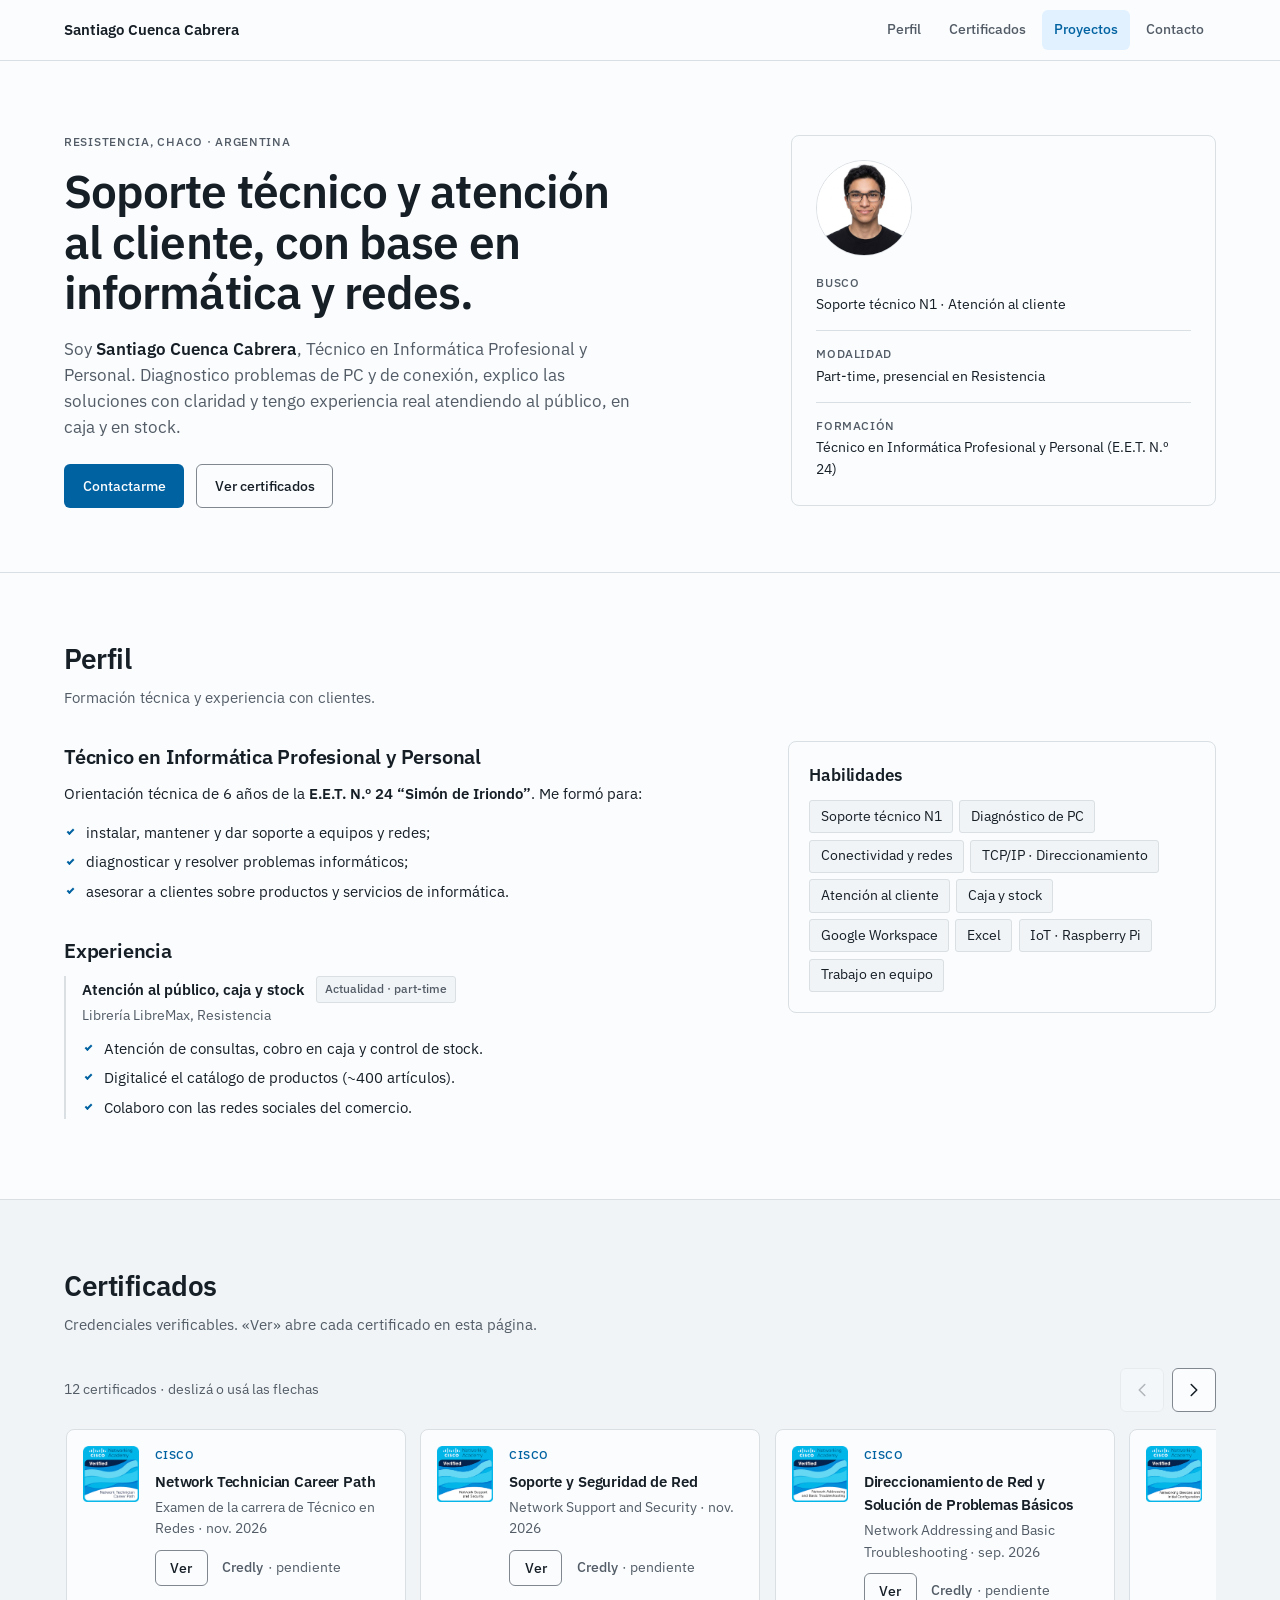
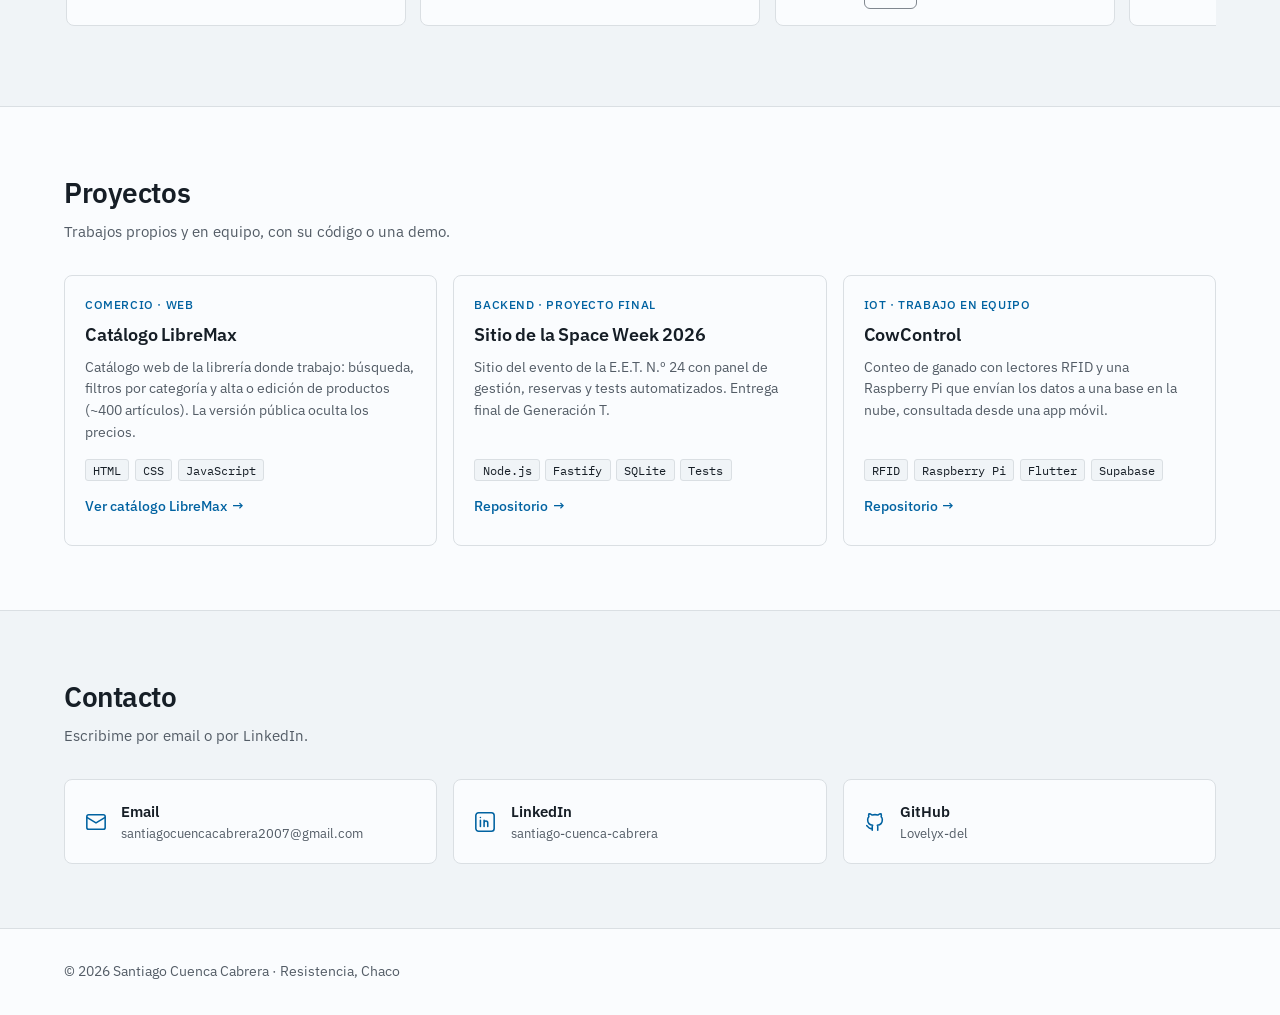
==== commit de4bc0b2: "Correcciones de auditoría, carrusel y foto de perfil Co-Authored-By: Claude Opus 5.5 <noreply@anthro" ====
--- a/index.html
+++ b/index.html
@@ -5,7 +5,7 @@
   <meta name="viewport" content="width=device-width, initial-scale=1">
   <title>Santiago Cuenca Cabrera · Soporte técnico y atención al cliente</title>
   <meta name="description" content="Santiago Cuenca Cabrera, Técnico en Informática Profesional y Personal: soporte técnico, atención al cliente y redes Cisco. Resistencia, Chaco.">
-  <meta name="theme-color" content="#F7F9FB">
+  <meta name="theme-color" content="#FCFDFE">
   <link rel="preconnect" href="https://fonts.googleapis.com">
   <link rel="preconnect" href="https://fonts.gstatic.com" crossorigin>
   <link href="https://fonts.googleapis.com/css2?family=IBM+Plex+Sans:wght@400;500;600&family=IBM+Plex+Mono:wght@400;500&display=swap" rel="stylesheet">
@@ -16,7 +16,7 @@
 
   <header class="site-header">
     <nav class="nav container" aria-label="Principal">
-      <a class="brand" href="#inicio">Santiago Cuenca Cabrera</a>
+      <a class="brand" href="#inicio" translate="no">Santiago Cuenca Cabrera</a>
       <ul class="nav-links">
         <li><a href="#sobre-mi">Perfil</a></li>
         <li><a href="#certificaciones">Certificados</a></li>
@@ -33,7 +33,7 @@
         <div class="hero-text">
           <p class="eyebrow">Resistencia, Chaco · Argentina</p>
           <h1>Soporte técnico y atención al cliente, con base en informática y redes.</h1>
-          <p class="hero-lead">Soy <strong>Santiago Cuenca Cabrera</strong>, Técnico en Informática Profesional y Personal (egreso en diciembre de 2026). Diagnostico problemas de PC y de conexión, explico las soluciones con claridad y tengo experiencia real atendiendo al público, en caja y en stock.</p>
+          <p class="hero-lead">Soy <strong>Santiago Cuenca Cabrera</strong>, Técnico en Informática Profesional y Personal. Diagnostico problemas de PC y de conexión, explico las soluciones con claridad y tengo experiencia real atendiendo al público, en caja y en stock.</p>
           <div class="hero-cta">
             <a class="btn btn-primary" href="#contacto">Contactarme</a>
             <a class="btn btn-secondary" href="#certificaciones">Ver certificados</a>
@@ -43,15 +43,14 @@
         <aside class="profile-card" aria-label="Datos rápidos">
           <div class="avatar">
             <!-- Foto: guardá tu imagen como assets/foto-perfil.jpg (cuadrada, ~600 px). Si falta, se muestran las iniciales. -->
-            <img src="assets/foto-perfil.jpg" alt="Foto de perfil de Santiago Cuenca Cabrera" width="96" height="96"
+            <img src="assets/foto-perfil.jpg" alt="Foto de perfil de Santiago Cuenca Cabrera" width="96" height="96" fetchpriority="high"
                  onerror="this.hidden=true; this.nextElementSibling.hidden=false;">
             <span class="avatar-fallback" hidden aria-hidden="true">SC</span>
           </div>
           <dl class="facts">
             <div><dt>Busco</dt><dd>Soporte técnico N1 · Atención al cliente</dd></div>
             <div><dt>Modalidad</dt><dd>Part-time, presencial en Resistencia</dd></div>
-            <div><dt>Formación</dt><dd>E.E.T. N.º 24 · Ing. Electromecánica desde 2027</dd></div>
-            <div><dt>Credenciales</dt><dd>5 de Cisco · Streambe · Google</dd></div>
+            <div><dt>Formación</dt><dd>Técnico en Informática Profesional y Personal (E.E.T. N.º 24)</dd></div>
           </dl>
         </aside>
       </div>
@@ -68,7 +67,7 @@
         <div class="about-grid">
           <div class="about-text">
             <h3>Técnico en Informática Profesional y Personal</h3>
-            <p>Orientación técnica de 6 años de la <strong>E.E.T. N.º 24 "Simón de Iriondo"</strong>, con egreso en diciembre de 2026. Me formó para:</p>
+            <p>Orientación técnica de 6 años de la <strong>E.E.T. N.º 24 “Simón de Iriondo”</strong>. Me formó para:</p>
             <ul class="checklist">
               <li>instalar, mantener y dar soporte a equipos y redes;</li>
               <li>diagnosticar y resolver problemas informáticos;</li>
@@ -119,11 +118,22 @@
           <p class="section-sub">Credenciales verificables. «Ver» abre cada certificado en esta página.</p>
         </header>
 
-        <h3 class="group-title">Redes y soporte <span>Cisco Networking Academy</span></h3>
-        <div class="cert-grid">
+        <div class="carousel-head">
+          <p class="carousel-hint">12 certificados · deslizá o usá las flechas</p>
+          <div class="carousel-controls">
+            <button class="carousel-btn" type="button" data-dir="-1" aria-controls="cert-track" aria-label="Certificados anteriores">
+              <svg viewBox="0 0 24 24" class="icon" aria-hidden="true"><path d="m15 18-6-6 6-6"/></svg>
+            </button>
+            <button class="carousel-btn" type="button" data-dir="1" aria-controls="cert-track" aria-label="Certificados siguientes">
+              <svg viewBox="0 0 24 24" class="icon" aria-hidden="true"><path d="m9 18 6-6-6-6"/></svg>
+            </button>
+          </div>
+        </div>
+        <div class="carousel" id="cert-track" role="region" aria-label="Certificados" tabindex="0">
           <article class="cert">
             <img class="badge" src="assets/certs/insignias/network-technician.png" alt="" width="56" height="56" loading="lazy">
             <div class="cert-info">
+              <span class="issuer" translate="no">Cisco</span>
               <h4>Network Technician Career Path</h4>
               <p>Examen de la carrera de Técnico en Redes · nov. 2026</p>
               <div class="cert-actions">
@@ -132,10 +142,10 @@
               </div>
             </div>
           </article>
-
           <article class="cert">
             <img class="badge" src="assets/certs/insignias/network-support-security.png" alt="" width="56" height="56" loading="lazy">
             <div class="cert-info">
+              <span class="issuer" translate="no">Cisco</span>
               <h4>Soporte y Seguridad de Red</h4>
               <p>Network Support and Security · nov. 2026</p>
               <div class="cert-actions">
@@ -144,10 +154,10 @@
               </div>
             </div>
           </article>
-
           <article class="cert">
             <img class="badge" src="assets/certs/insignias/network-addressing.png" alt="" width="56" height="56" loading="lazy">
             <div class="cert-info">
+              <span class="issuer" translate="no">Cisco</span>
               <h4>Direccionamiento de Red y Solución de Problemas Básicos</h4>
               <p>Network Addressing and Basic Troubleshooting · sep. 2026</p>
               <div class="cert-actions">
@@ -156,10 +166,10 @@
               </div>
             </div>
           </article>
-
           <article class="cert">
             <img class="badge" src="assets/certs/insignias/networking-devices.png" alt="" width="56" height="56" loading="lazy">
             <div class="cert-info">
+              <span class="issuer" translate="no">Cisco</span>
               <h4>Dispositivos de Red y Configuración Inicial</h4>
               <p>Networking Devices and Initial Configuration · ago. 2026</p>
               <div class="cert-actions">
@@ -168,10 +178,10 @@
               </div>
             </div>
           </article>
-
           <article class="cert">
             <img class="badge" src="assets/certs/insignias/networking-basics.png" alt="" width="56" height="56" loading="lazy">
             <div class="cert-info">
+              <span class="issuer" translate="no">Cisco</span>
               <h4>Conceptos Básicos de Redes</h4>
               <p>Networking Basics · jul. 2026</p>
               <div class="cert-actions">
@@ -180,13 +190,10 @@
               </div>
             </div>
           </article>
-        </div>
-
-        <h3 class="group-title">Programación con IA <span>Generación T · Streambe</span></h3>
-        <div class="cert-grid">
-          <article class="cert cert-wide">
+          <article class="cert">
             <span class="file-icon" aria-hidden="true">80 h</span>
             <div class="cert-info">
+              <span class="issuer" translate="no">Streambe</span>
               <h4>Programación con IA: Stage 2</h4>
               <p>Trayecto de 80 h en 6 meses, con los 4 módulos aprobados · nov. 2026</p>
               <div class="cert-actions">
@@ -194,10 +201,10 @@
               </div>
             </div>
           </article>
-
           <article class="cert">
             <span class="file-icon" aria-hidden="true">M1</span>
             <div class="cert-info">
+              <span class="issuer" translate="no">Streambe</span>
               <h4>Mod 1 Streambe</h4>
               <p>IA-First: fundamentos de IA · sep. 2026</p>
               <div class="cert-actions">
@@ -205,10 +212,10 @@
               </div>
             </div>
           </article>
-
           <article class="cert">
             <span class="file-icon" aria-hidden="true">M2</span>
             <div class="cert-info">
+              <span class="issuer" translate="no">Streambe</span>
               <h4>Mod 2 Streambe</h4>
               <p>Programación con IA, nivel inicial · sep. 2026</p>
               <div class="cert-actions">
@@ -216,10 +223,10 @@
               </div>
             </div>
           </article>
-
           <article class="cert">
             <span class="file-icon" aria-hidden="true">M3</span>
             <div class="cert-info">
+              <span class="issuer" translate="no">Streambe</span>
               <h4>Mod 3 Streambe</h4>
               <p>Programación con IA, nivel avanzado · oct. 2026</p>
               <div class="cert-actions">
@@ -227,10 +234,10 @@
               </div>
             </div>
           </article>
-
           <article class="cert">
             <span class="file-icon" aria-hidden="true">M4</span>
             <div class="cert-info">
+              <span class="issuer" translate="no">Streambe</span>
               <h4>Mod 4 Streambe</h4>
               <p>Desarrollo de proyectos reales · nov. 2026</p>
               <div class="cert-actions">
@@ -238,13 +245,10 @@
               </div>
             </div>
           </article>
-        </div>
-
-        <h3 class="group-title">Herramientas digitales <span>Google</span></h3>
-        <div class="cert-grid">
           <article class="cert">
             <span class="file-icon" aria-hidden="true">G</span>
             <div class="cert-info">
+              <span class="issuer" translate="no">Google</span>
               <h4>Competencias digitales para profesionales</h4>
               <p>Google Actívate · dic. 2024 · <span class="mono">ID 340520569</span></p>
               <div class="cert-actions">
@@ -252,10 +256,10 @@
               </div>
             </div>
           </article>
-
           <article class="cert">
             <span class="file-icon" aria-hidden="true">G</span>
             <div class="cert-info">
+              <span class="issuer" translate="no">Google</span>
               <h4>Fundamentals of Digital Marketing</h4>
               <p>Google Digital Academy · oct. 2024 · <span class="mono">ID 325905091</span></p>
               <div class="cert-actions">
@@ -263,15 +267,6 @@
               </div>
             </div>
           </article>
-        </div>
-
-        <div class="in-progress">
-          <span class="status status-warn">En curso</span>
-          <ul>
-            <li>Delivering Exceptional Customer Support · HubSpot Academy</li>
-            <li>Automatización Industrial · Schneider Electric University</li>
-            <li>Introducción al Sistema de Riesgos del Trabajo · SRT</li>
-          </ul>
         </div>
       </div>
     </section>
@@ -288,9 +283,9 @@
           <article class="card project">
             <p class="project-type">Comercio · Web</p>
             <h3>Catálogo LibreMax</h3>
-            <p>Catálogo web de la librería donde trabajo: búsqueda, filtros por categoría y alta o edición de productos (~400 artículos).</p>
+            <p>Catálogo web de la librería donde trabajo: búsqueda, filtros por categoría y alta o edición de productos (~400 artículos). La versión pública oculta los precios.</p>
             <ul class="tags"><li>HTML</li><li>CSS</li><li>JavaScript</li></ul>
-            <a class="link" href="libremax/" target="_blank" rel="noopener">Ver demo (sin precios)</a>
+            <a class="link" href="libremax/" target="_blank" rel="noopener">Ver catálogo LibreMax</a>
           </article>
 
           <article class="card project">
@@ -317,13 +312,13 @@
       <div class="container">
         <header class="section-head">
           <h2>Contacto</h2>
-          <p class="section-sub">Escribime por email o por LinkedIn. Respondo en el día.</p>
+          <p class="section-sub">Escribime por email o por LinkedIn.</p>
         </header>
         <ul class="contact-list">
           <li>
-            <a class="card contact-item" href="mailto:santiagoargentote18@gmail.com">
+            <a class="card contact-item" href="mailto:santiagocuencacabrera2007@gmail.com">
               <svg viewBox="0 0 24 24" class="icon" aria-hidden="true"><rect x="2" y="4" width="20" height="16" rx="2"/><path d="m22 7-10 6L2 7"/></svg>
-              <span><strong>Email</strong><small>santiagoargentote18@gmail.com</small></span>
+              <span><strong>Email</strong><small translate="no">santiagocuencacabrera2007@gmail.com</small></span>
             </a>
           </li>
           <li>
--- a/style.css
+++ b/style.css
@@ -208,22 +208,45 @@
 }
 
 /* ---------- Certificados ---------- */
-.group-title {
-  display: flex; flex-wrap: wrap; align-items: baseline; gap: .25rem .6rem;
-  font-size: 1rem; margin: 2.2rem 0 .9rem;
-}
-.section-head + .group-title { margin-top: 0; }
-.group-title span { font-size: var(--text-small); font-weight: 400; color: var(--ink-2); }
-
-.cert-grid { display: grid; grid-template-columns: repeat(auto-fill, minmax(300px, 1fr)); gap: .9rem; }
+/* Carrusel horizontal (scroll-snap nativo; flechas como alternativa al gesto) */
+.carousel-head {
+  display: flex; align-items: center; justify-content: space-between; gap: 1rem;
+  margin-bottom: .9rem;
+}
+.carousel-hint { margin: 0; font-size: var(--text-small); color: var(--ink-2); }
+.carousel-controls { display: flex; gap: .5rem; }
+.carousel-btn {
+  display: grid; place-items: center; width: 44px; height: 44px;
+  border: 1px solid var(--line-strong); border-radius: var(--radius-md);
+  background: var(--paper); color: var(--ink); cursor: pointer;
+  touch-action: manipulation;
+  transition: background-color .15s, border-color .15s;
+}
+.carousel-btn:hover { background: var(--accent-tint); border-color: var(--accent); color: var(--accent); }
+.carousel-btn:disabled { opacity: .4; cursor: default; background: var(--paper); border-color: var(--line); color: var(--ink-2); }
+
+.carousel {
+  display: flex; gap: .9rem;
+  overflow-x: auto; overscroll-behavior-x: contain;
+  scroll-snap-type: x mandatory; scroll-padding-inline: 2px;
+  padding: 2px 2px 1rem;
+  scrollbar-width: thin; scrollbar-color: var(--line-strong) transparent;
+}
+.carousel:focus-visible { outline-offset: 4px; }
+.carousel > .cert { flex: 0 0 min(340px, 86%); scroll-snap-align: start; }
+
 .cert {
   display: flex; gap: 1rem; align-items: flex-start;
   background: var(--paper); border: 1px solid var(--line); border-radius: var(--radius-lg);
   padding: 1rem; transition: border-color .15s;
 }
 .cert:hover { border-color: var(--line-strong); }
-.cert-wide { grid-column: 1 / -1; }
-.cert-info { min-width: 0; }
+.cert-info { min-width: 0; display: flex; flex-direction: column; }
+.issuer {
+  align-self: flex-start; margin-bottom: .35rem;
+  font-size: var(--text-label); font-weight: 500; letter-spacing: .04em; text-transform: uppercase;
+  color: var(--accent);
+}
 .cert h4 { font-size: .95rem; margin-bottom: .2rem; }
 .cert p { font-size: var(--text-small); color: var(--ink-2); margin-bottom: .6rem; }
 .cert-actions { display: flex; flex-wrap: wrap; align-items: center; gap: .9rem; }
@@ -236,12 +259,6 @@
   font: 500 .9rem var(--mono);
 }
 
-.in-progress {
-  display: flex; flex-wrap: wrap; align-items: flex-start; gap: .75rem 1rem;
-  margin-top: 2rem; padding: 1rem 1.25rem;
-  border: 1px dashed var(--line-strong); border-radius: var(--radius-lg); background: var(--paper);
-}
-.in-progress ul { list-style: none; margin: 0; padding: 0; display: grid; gap: .25rem; font-size: var(--text-small); color: var(--ink-2); }
 
 /* ---------- Proyectos ---------- */
 .project-grid { display: grid; grid-template-columns: repeat(3, 1fr); gap: 1rem; }
@@ -266,8 +283,10 @@
 .site-footer p { margin: 0; }
 
 /* ---------- Visor de certificados ---------- */
+.btn, .link, .nav-links a, .contact-item, .viewer-close { touch-action: manipulation; }
+
 dialog {
-  width: min(100% - 2rem, 900px); max-height: 92vh; padding: 0;
+  width: min(100% - 2rem, 900px); max-height: 92vh; padding: 0; overscroll-behavior: contain;
   border: 1px solid var(--line); border-radius: var(--radius-lg);
   background: var(--paper); color: var(--ink); box-shadow: var(--shadow-overlay);
 }
@@ -302,8 +321,8 @@
   .nav { justify-content: center; }
   .nav-links a { padding: 0 .55rem; }
   .section { padding: 3rem 0; }
-  .cert-grid { grid-template-columns: 1fr; }
   .badge, .file-icon { width: 48px; height: 48px; }
+  .carousel-hint { font-size: var(--text-label); }
 }
 
 @media (prefers-reduced-motion: reduce) {
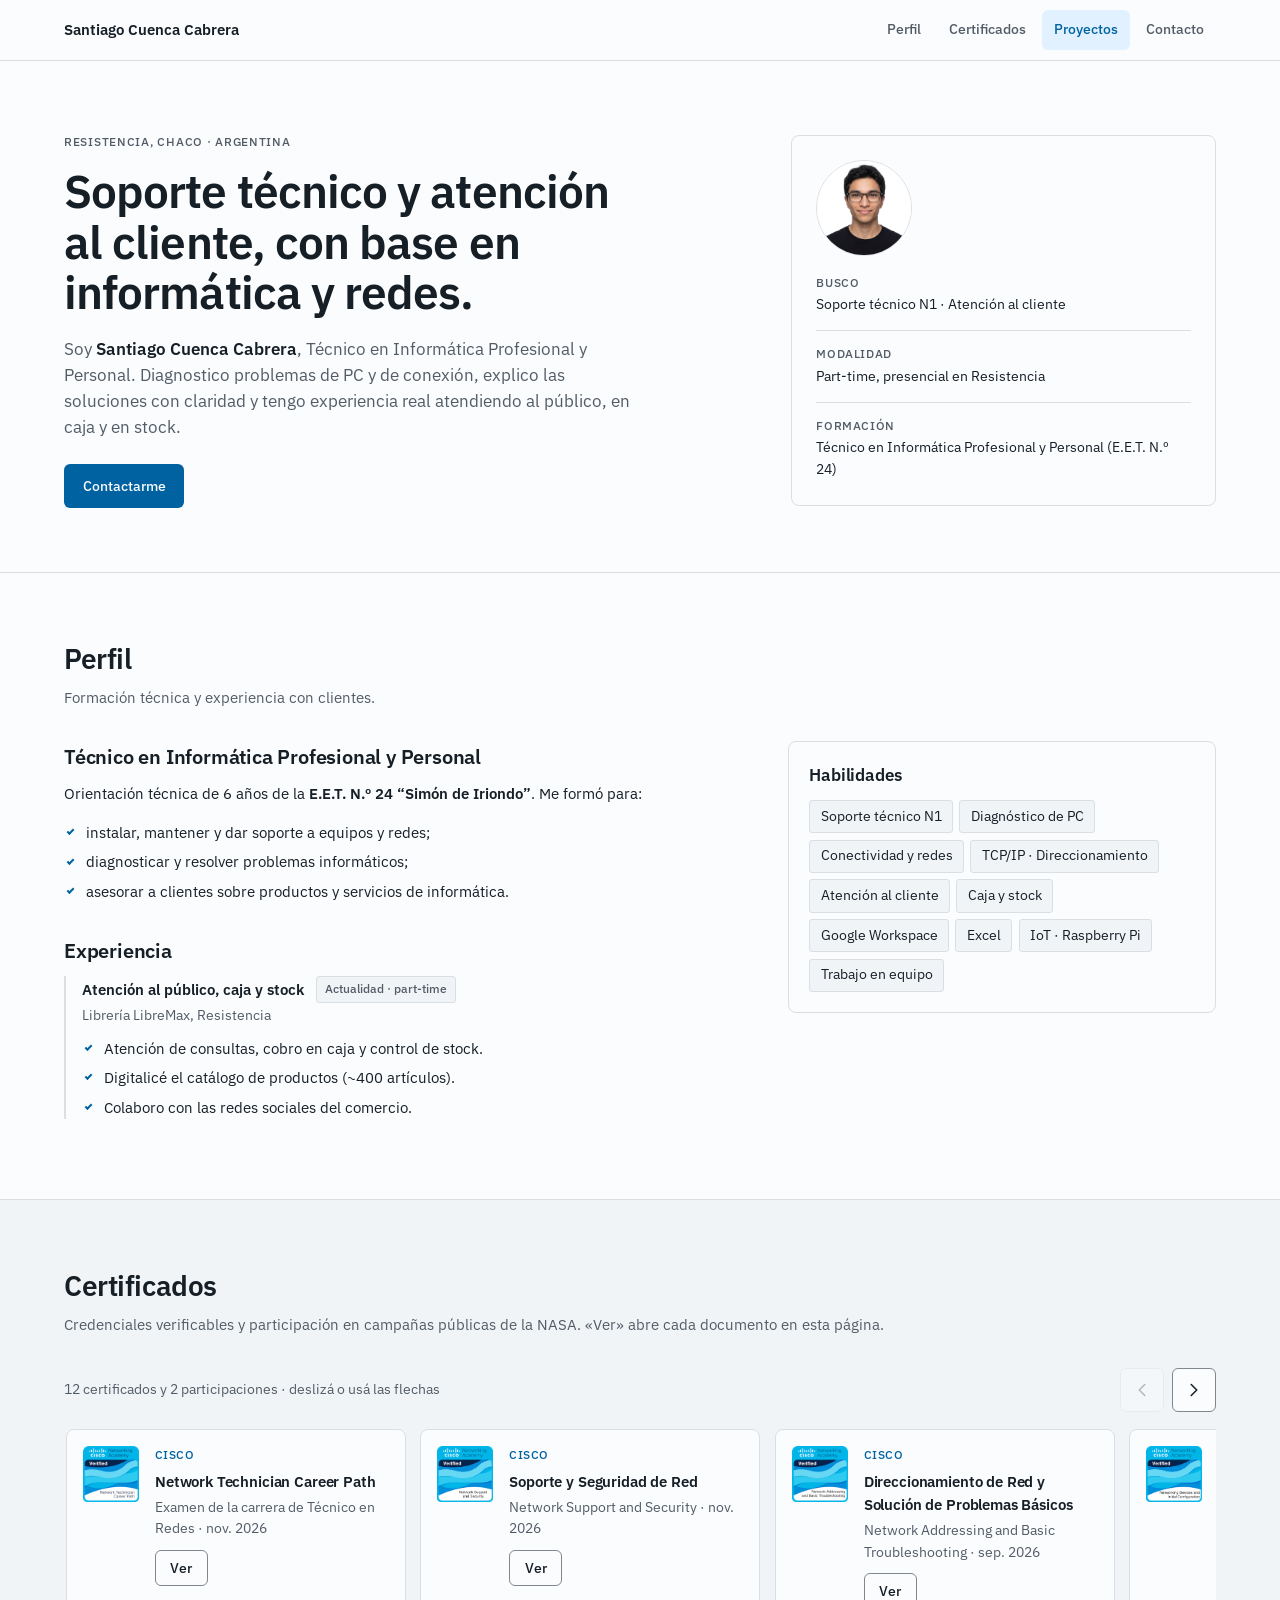
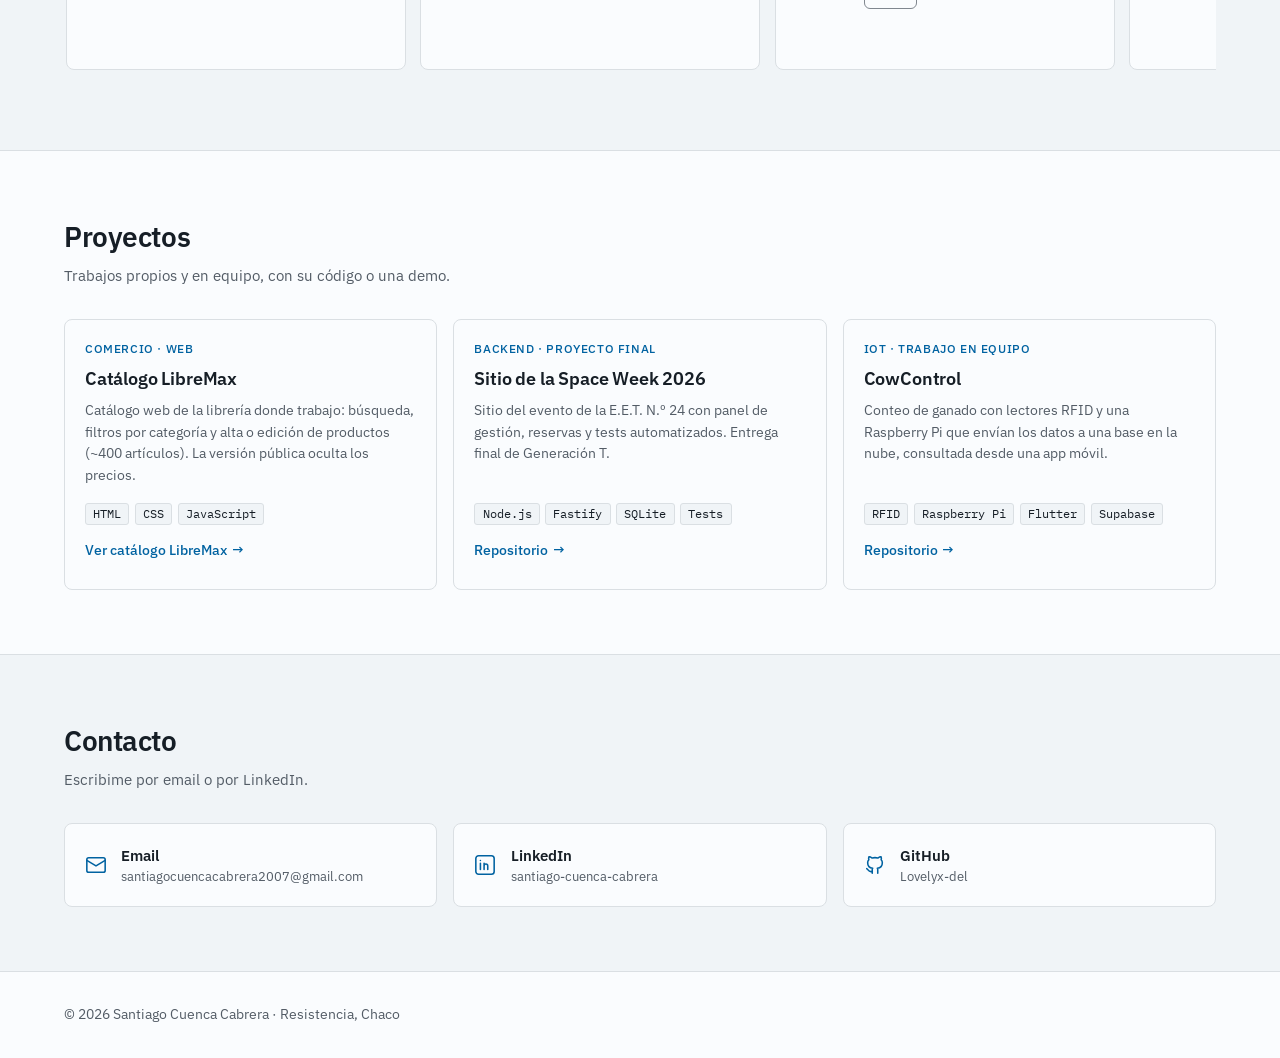
==== commit e3468336: "Agrego certificados NASA y auditoría web Co-Authored-By: Claude Opus 5.5 <noreply@anthropic.com>" ====
--- a/index.html
+++ b/index.html
@@ -6,6 +6,13 @@
   <title>Santiago Cuenca Cabrera · Soporte técnico y atención al cliente</title>
   <meta name="description" content="Santiago Cuenca Cabrera, Técnico en Informática Profesional y Personal: soporte técnico, atención al cliente y redes Cisco. Resistencia, Chaco.">
   <meta name="theme-color" content="#FCFDFE">
+  <meta property="og:type" content="profile">
+  <meta property="og:title" content="Santiago Cuenca Cabrera · Soporte técnico y atención al cliente">
+  <meta property="og:description" content="Técnico en Informática Profesional y Personal. Redes Cisco, atención al cliente y proyectos propios.">
+  <meta property="og:url" content="https://lovelyx-del.github.io/">
+  <meta property="og:image" content="https://lovelyx-del.github.io/assets/foto-perfil.jpg">
+  <meta property="og:locale" content="es_AR">
+  <link rel="icon" href="data:image/svg+xml,%3Csvg xmlns='http://www.w3.org/2000/svg' viewBox='0 0 32 32'%3E%3Crect width='32' height='32' rx='6' fill='%231F5FA6'/%3E%3Ctext x='16' y='21' font-family='Arial' font-size='14' font-weight='700' fill='white' text-anchor='middle'%3ESC%3C/text%3E%3C/svg%3E">
   <link rel="preconnect" href="https://fonts.googleapis.com">
   <link rel="preconnect" href="https://fonts.gstatic.com" crossorigin>
   <link href="https://fonts.googleapis.com/css2?family=IBM+Plex+Sans:wght@400;500;600&family=IBM+Plex+Mono:wght@400;500&display=swap" rel="stylesheet">
@@ -36,7 +43,6 @@
           <p class="hero-lead">Soy <strong>Santiago Cuenca Cabrera</strong>, Técnico en Informática Profesional y Personal. Diagnostico problemas de PC y de conexión, explico las soluciones con claridad y tengo experiencia real atendiendo al público, en caja y en stock.</p>
           <div class="hero-cta">
             <a class="btn btn-primary" href="#contacto">Contactarme</a>
-            <a class="btn btn-secondary" href="#certificaciones">Ver certificados</a>
           </div>
         </div>
 
@@ -115,11 +121,11 @@
       <div class="container">
         <header class="section-head">
           <h2>Certificados</h2>
-          <p class="section-sub">Credenciales verificables. «Ver» abre cada certificado en esta página.</p>
+          <p class="section-sub">Credenciales verificables y participación en campañas públicas de la NASA. «Ver» abre cada documento en esta página.</p>
         </header>
 
         <div class="carousel-head">
-          <p class="carousel-hint">12 certificados · deslizá o usá las flechas</p>
+          <p class="carousel-hint">12 certificados y 2 participaciones · deslizá o usá las flechas</p>
           <div class="carousel-controls">
             <button class="carousel-btn" type="button" data-dir="-1" aria-controls="cert-track" aria-label="Certificados anteriores">
               <svg viewBox="0 0 24 24" class="icon" aria-hidden="true"><path d="m15 18-6-6 6-6"/></svg>
@@ -134,11 +140,10 @@
             <img class="badge" src="assets/certs/insignias/network-technician.png" alt="" width="56" height="56" loading="lazy">
             <div class="cert-info">
               <span class="issuer" translate="no">Cisco</span>
-              <h4>Network Technician Career Path</h4>
+              <h3>Network Technician Career Path</h3>
               <p>Examen de la carrera de Técnico en Redes · nov. 2026</p>
               <div class="cert-actions">
                 <button class="btn btn-small" type="button" data-src="assets/certs/cisco-network-technician.pdf" data-title="Network Technician Career Path">Ver</button>
-                <a class="link" href="#" data-pendiente>Credly</a>
               </div>
             </div>
           </article>
@@ -146,11 +151,10 @@
             <img class="badge" src="assets/certs/insignias/network-support-security.png" alt="" width="56" height="56" loading="lazy">
             <div class="cert-info">
               <span class="issuer" translate="no">Cisco</span>
-              <h4>Soporte y Seguridad de Red</h4>
+              <h3>Soporte y Seguridad de Red</h3>
               <p>Network Support and Security · nov. 2026</p>
               <div class="cert-actions">
                 <button class="btn btn-small" type="button" data-src="assets/certs/cisco-network-support-security.pdf" data-title="Soporte y Seguridad de Red">Ver</button>
-                <a class="link" href="#" data-pendiente>Credly</a>
               </div>
             </div>
           </article>
@@ -158,11 +162,10 @@
             <img class="badge" src="assets/certs/insignias/network-addressing.png" alt="" width="56" height="56" loading="lazy">
             <div class="cert-info">
               <span class="issuer" translate="no">Cisco</span>
-              <h4>Direccionamiento de Red y Solución de Problemas Básicos</h4>
+              <h3>Direccionamiento de Red y Solución de Problemas Básicos</h3>
               <p>Network Addressing and Basic Troubleshooting · sep. 2026</p>
               <div class="cert-actions">
                 <button class="btn btn-small" type="button" data-src="assets/certs/cisco-network-addressing.pdf" data-title="Direccionamiento de Red y Solución de Problemas Básicos">Ver</button>
-                <a class="link" href="#" data-pendiente>Credly</a>
               </div>
             </div>
           </article>
@@ -170,11 +173,10 @@
             <img class="badge" src="assets/certs/insignias/networking-devices.png" alt="" width="56" height="56" loading="lazy">
             <div class="cert-info">
               <span class="issuer" translate="no">Cisco</span>
-              <h4>Dispositivos de Red y Configuración Inicial</h4>
+              <h3>Dispositivos de Red y Configuración Inicial</h3>
               <p>Networking Devices and Initial Configuration · ago. 2026</p>
               <div class="cert-actions">
                 <button class="btn btn-small" type="button" data-src="assets/certs/cisco-networking-devices.pdf" data-title="Dispositivos de Red y Configuración Inicial">Ver</button>
-                <a class="link" href="#" data-pendiente>Credly</a>
               </div>
             </div>
           </article>
@@ -182,11 +184,10 @@
             <img class="badge" src="assets/certs/insignias/networking-basics.png" alt="" width="56" height="56" loading="lazy">
             <div class="cert-info">
               <span class="issuer" translate="no">Cisco</span>
-              <h4>Conceptos Básicos de Redes</h4>
+              <h3>Conceptos Básicos de Redes</h3>
               <p>Networking Basics · jul. 2026</p>
               <div class="cert-actions">
                 <button class="btn btn-small" type="button" data-src="assets/certs/cisco-networking-basics.pdf" data-title="Conceptos Básicos de Redes">Ver</button>
-                <a class="link" href="#" data-pendiente>Credly</a>
               </div>
             </div>
           </article>
@@ -194,7 +195,7 @@
             <span class="file-icon" aria-hidden="true">80 h</span>
             <div class="cert-info">
               <span class="issuer" translate="no">Streambe</span>
-              <h4>Programación con IA: Stage 2</h4>
+              <h3>Programación con IA: Stage 2</h3>
               <p>Trayecto de 80 h en 6 meses, con los 4 módulos aprobados · nov. 2026</p>
               <div class="cert-actions">
                 <button class="btn btn-small" type="button" data-src="assets/certs/streambe-programacion-ia.png" data-title="Programación con IA: Stage 2">Ver</button>
@@ -205,7 +206,7 @@
             <span class="file-icon" aria-hidden="true">M1</span>
             <div class="cert-info">
               <span class="issuer" translate="no">Streambe</span>
-              <h4>Mod 1 Streambe</h4>
+              <h3>Mod 1 Streambe</h3>
               <p>IA-First: fundamentos de IA · sep. 2026</p>
               <div class="cert-actions">
                 <button class="btn btn-small" type="button" data-src="assets/certs/streambe-mod1.png" data-title="Mod 1 Streambe: IA-First">Ver</button>
@@ -216,7 +217,7 @@
             <span class="file-icon" aria-hidden="true">M2</span>
             <div class="cert-info">
               <span class="issuer" translate="no">Streambe</span>
-              <h4>Mod 2 Streambe</h4>
+              <h3>Mod 2 Streambe</h3>
               <p>Programación con IA, nivel inicial · sep. 2026</p>
               <div class="cert-actions">
                 <button class="btn btn-small" type="button" data-src="assets/certs/streambe-mod2.png" data-title="Mod 2 Streambe: Programación con IA, nivel inicial">Ver</button>
@@ -227,7 +228,7 @@
             <span class="file-icon" aria-hidden="true">M3</span>
             <div class="cert-info">
               <span class="issuer" translate="no">Streambe</span>
-              <h4>Mod 3 Streambe</h4>
+              <h3>Mod 3 Streambe</h3>
               <p>Programación con IA, nivel avanzado · oct. 2026</p>
               <div class="cert-actions">
                 <button class="btn btn-small" type="button" data-src="assets/certs/streambe-mod3.png" data-title="Mod 3 Streambe: Programación con IA, nivel avanzado">Ver</button>
@@ -238,7 +239,7 @@
             <span class="file-icon" aria-hidden="true">M4</span>
             <div class="cert-info">
               <span class="issuer" translate="no">Streambe</span>
-              <h4>Mod 4 Streambe</h4>
+              <h3>Mod 4 Streambe</h3>
               <p>Desarrollo de proyectos reales · nov. 2026</p>
               <div class="cert-actions">
                 <button class="btn btn-small" type="button" data-src="assets/certs/streambe-mod4.png" data-title="Mod 4 Streambe: Desarrollo de proyectos reales">Ver</button>
@@ -249,7 +250,7 @@
             <span class="file-icon" aria-hidden="true">G</span>
             <div class="cert-info">
               <span class="issuer" translate="no">Google</span>
-              <h4>Competencias digitales para profesionales</h4>
+              <h3>Competencias digitales para profesionales</h3>
               <p>Google Actívate · dic. 2024 · <span class="mono">ID 340520569</span></p>
               <div class="cert-actions">
                 <button class="btn btn-small" type="button" data-src="assets/certs/google-competencias-digitales.pdf" data-title="Competencias digitales para profesionales">Ver</button>
@@ -260,10 +261,32 @@
             <span class="file-icon" aria-hidden="true">G</span>
             <div class="cert-info">
               <span class="issuer" translate="no">Google</span>
-              <h4>Fundamentals of Digital Marketing</h4>
+              <h3>Fundamentals of Digital Marketing</h3>
               <p>Google Digital Academy · oct. 2024 · <span class="mono">ID 325905091</span></p>
               <div class="cert-actions">
                 <button class="btn btn-small" type="button" data-src="assets/certs/google-digital-marketing.pdf" data-title="Fundamentals of Digital Marketing">Ver</button>
+              </div>
+            </div>
+          </article>
+          <article class="cert">
+            <span class="file-icon file-icon-nasa" aria-hidden="true">NASA</span>
+            <div class="cert-info">
+              <span class="issuer" translate="no">NASA · Divulgación</span>
+              <h3>Nancy Grace Roman: píxel adoptado</h3>
+              <p>Campaña pública de la NASA: píxel n.º <span class="mono">00507506</span> de las primeras imágenes del telescopio espacial Roman.</p>
+              <div class="cert-actions">
+                <button class="btn btn-small" type="button" data-src="assets/certs/nasa-roman-pixel.jpg" data-title="Nancy Grace Roman: píxel adoptado">Ver</button>
+              </div>
+            </div>
+          </article>
+          <article class="cert">
+            <span class="file-icon file-icon-nasa" aria-hidden="true">NASA</span>
+            <div class="cert-info">
+              <span class="issuer" translate="no">NASA · Divulgación</span>
+              <h3>Dragonfly: nombre a bordo</h3>
+              <p>Campaña pública de la NASA: pase de abordar de la misión a Titán (lanzamiento previsto en jul. 2028).</p>
+              <div class="cert-actions">
+                <button class="btn btn-small" type="button" data-src="assets/certs/nasa-dragonfly.jpg" data-title="Dragonfly: nombre a bordo">Ver</button>
               </div>
             </div>
           </article>
--- a/style.css
+++ b/style.css
@@ -247,7 +247,7 @@
   font-size: var(--text-label); font-weight: 500; letter-spacing: .04em; text-transform: uppercase;
   color: var(--accent);
 }
-.cert h4 { font-size: .95rem; margin-bottom: .2rem; }
+.cert h3 { font-size: .95rem; margin-bottom: .2rem; }
 .cert p { font-size: var(--text-small); color: var(--ink-2); margin-bottom: .6rem; }
 .cert-actions { display: flex; flex-wrap: wrap; align-items: center; gap: .9rem; }
 
@@ -258,6 +258,7 @@
   background: var(--accent-tint); color: var(--accent);
   font: 500 .9rem var(--mono);
 }
+.file-icon-nasa { font-size: .75rem; letter-spacing: .04em; }
 
 
 /* ---------- Proyectos ---------- */
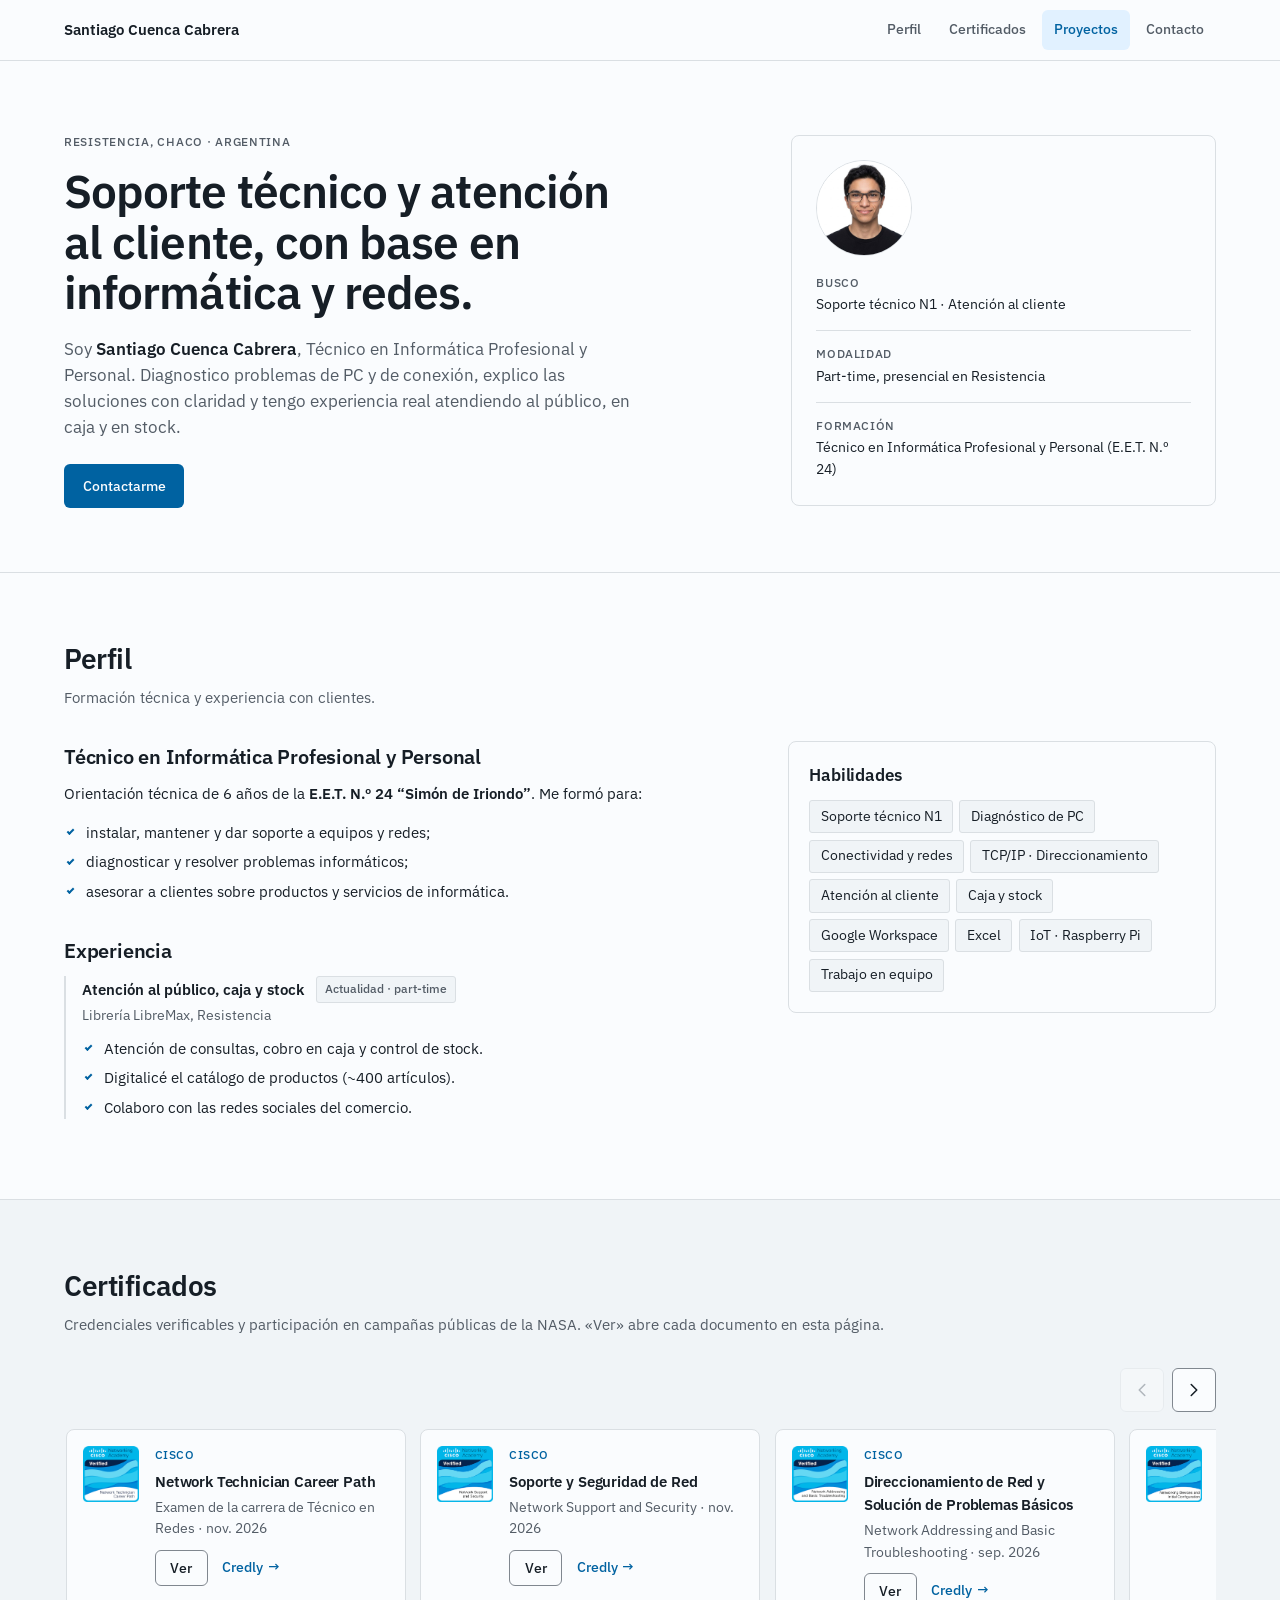
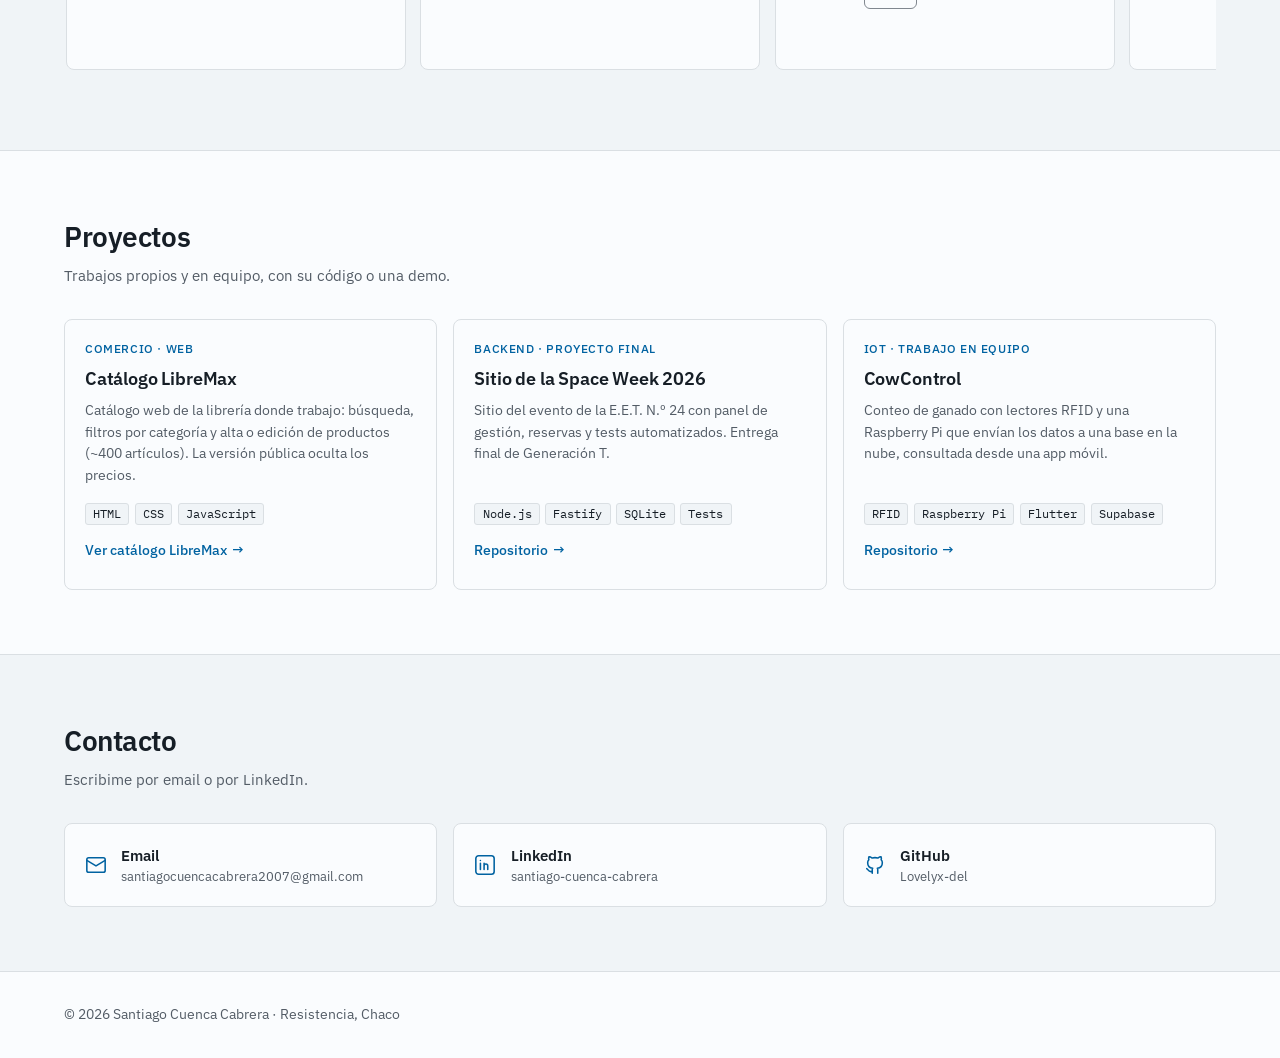
==== commit c8159ef4: "Links de Credly y auditoría final responsive Co-Authored-By: Claude Opus 5.5 <noreply@anthropic.com>" ====
--- a/index.html
+++ b/index.html
@@ -125,7 +125,6 @@
         </header>
 
         <div class="carousel-head">
-          <p class="carousel-hint">12 certificados y 2 participaciones · deslizá o usá las flechas</p>
           <div class="carousel-controls">
             <button class="carousel-btn" type="button" data-dir="-1" aria-controls="cert-track" aria-label="Certificados anteriores">
               <svg viewBox="0 0 24 24" class="icon" aria-hidden="true"><path d="m15 18-6-6 6-6"/></svg>
@@ -143,7 +142,8 @@
               <h3>Network Technician Career Path</h3>
               <p>Examen de la carrera de Técnico en Redes · nov. 2026</p>
               <div class="cert-actions">
-                <button class="btn btn-small" type="button" data-src="assets/certs/cisco-network-technician.pdf" data-title="Network Technician Career Path">Ver</button>
+                <button class="btn btn-small" type="button" data-src="assets/certs/cisco-network-technician.jpg" data-pdf="assets/certs/cisco-network-technician.pdf" data-title="Network Technician Career Path">Ver</button>
+                <a class="link" href="https://www.credly.com/badges/ef312a53-ce97-48e4-b275-715199e14d50" target="_blank" rel="noopener">Credly<span class="sr-only"> (abre en otra pestaña)</span></a>
               </div>
             </div>
           </article>
@@ -154,7 +154,8 @@
               <h3>Soporte y Seguridad de Red</h3>
               <p>Network Support and Security · nov. 2026</p>
               <div class="cert-actions">
-                <button class="btn btn-small" type="button" data-src="assets/certs/cisco-network-support-security.pdf" data-title="Soporte y Seguridad de Red">Ver</button>
+                <button class="btn btn-small" type="button" data-src="assets/certs/cisco-network-support-security.jpg" data-pdf="assets/certs/cisco-network-support-security.pdf" data-title="Soporte y Seguridad de Red">Ver</button>
+                <a class="link" href="https://www.credly.com/badges/a6a9d744-003f-4778-9933-87d614693605" target="_blank" rel="noopener">Credly<span class="sr-only"> (abre en otra pestaña)</span></a>
               </div>
             </div>
           </article>
@@ -165,7 +166,8 @@
               <h3>Direccionamiento de Red y Solución de Problemas Básicos</h3>
               <p>Network Addressing and Basic Troubleshooting · sep. 2026</p>
               <div class="cert-actions">
-                <button class="btn btn-small" type="button" data-src="assets/certs/cisco-network-addressing.pdf" data-title="Direccionamiento de Red y Solución de Problemas Básicos">Ver</button>
+                <button class="btn btn-small" type="button" data-src="assets/certs/cisco-network-addressing.jpg" data-pdf="assets/certs/cisco-network-addressing.pdf" data-title="Direccionamiento de Red y Solución de Problemas Básicos">Ver</button>
+                <a class="link" href="https://www.credly.com/badges/60259183-f7a2-4fce-90db-ff5c77f9cb9f" target="_blank" rel="noopener">Credly<span class="sr-only"> (abre en otra pestaña)</span></a>
               </div>
             </div>
           </article>
@@ -176,7 +178,8 @@
               <h3>Dispositivos de Red y Configuración Inicial</h3>
               <p>Networking Devices and Initial Configuration · ago. 2026</p>
               <div class="cert-actions">
-                <button class="btn btn-small" type="button" data-src="assets/certs/cisco-networking-devices.pdf" data-title="Dispositivos de Red y Configuración Inicial">Ver</button>
+                <button class="btn btn-small" type="button" data-src="assets/certs/cisco-networking-devices.jpg" data-pdf="assets/certs/cisco-networking-devices.pdf" data-title="Dispositivos de Red y Configuración Inicial">Ver</button>
+                <a class="link" href="https://www.credly.com/badges/aef525fd-c153-4c80-a7c1-bbaad4c4ffda" target="_blank" rel="noopener">Credly<span class="sr-only"> (abre en otra pestaña)</span></a>
               </div>
             </div>
           </article>
@@ -187,7 +190,8 @@
               <h3>Conceptos Básicos de Redes</h3>
               <p>Networking Basics · jul. 2026</p>
               <div class="cert-actions">
-                <button class="btn btn-small" type="button" data-src="assets/certs/cisco-networking-basics.pdf" data-title="Conceptos Básicos de Redes">Ver</button>
+                <button class="btn btn-small" type="button" data-src="assets/certs/cisco-networking-basics.jpg" data-pdf="assets/certs/cisco-networking-basics.pdf" data-title="Conceptos Básicos de Redes">Ver</button>
+                <a class="link" href="https://www.credly.com/badges/4dae5c24-c263-46f3-b12e-2700f53ea5f2" target="_blank" rel="noopener">Credly<span class="sr-only"> (abre en otra pestaña)</span></a>
               </div>
             </div>
           </article>
@@ -253,7 +257,7 @@
               <h3>Competencias digitales para profesionales</h3>
               <p>Google Actívate · dic. 2024 · <span class="mono">ID 340520569</span></p>
               <div class="cert-actions">
-                <button class="btn btn-small" type="button" data-src="assets/certs/google-competencias-digitales.pdf" data-title="Competencias digitales para profesionales">Ver</button>
+                <button class="btn btn-small" type="button" data-src="assets/certs/google-competencias-digitales.jpg" data-pdf="assets/certs/google-competencias-digitales.pdf" data-title="Competencias digitales para profesionales">Ver</button>
               </div>
             </div>
           </article>
@@ -264,7 +268,7 @@
               <h3>Fundamentals of Digital Marketing</h3>
               <p>Google Digital Academy · oct. 2024 · <span class="mono">ID 325905091</span></p>
               <div class="cert-actions">
-                <button class="btn btn-small" type="button" data-src="assets/certs/google-digital-marketing.pdf" data-title="Fundamentals of Digital Marketing">Ver</button>
+                <button class="btn btn-small" type="button" data-src="assets/certs/google-digital-marketing.jpg" data-pdf="assets/certs/google-digital-marketing.pdf" data-title="Fundamentals of Digital Marketing">Ver</button>
               </div>
             </div>
           </article>
--- a/style.css
+++ b/style.css
@@ -40,10 +40,30 @@
   color-scheme: light;
 }
 
+/* Respaldo para navegadores sin oklch (iOS < 15.4, Android viejos) */
+@supports not (color: oklch(50% 0 0)) {
+  :root {
+    --paper: #FCFDFE; --paper-2: #F2F5F8; --ink: #1B2430; --ink-2: #5A6573;
+    --line: #DDE2E8; --line-strong: #848E9A;
+    --accent: #1F5FA6; --accent-deep: #184C88; --accent-tint: #E8F0F9;
+    --ok: #1E7A4A; --ok-tint: #E3F5EA; --warn: #8A5A00; --warn-tint: #FBF1D9;
+    --shadow-overlay: 0 1px 2px rgba(27, 36, 48, .08), 0 8px 24px rgba(27, 36, 48, .12);
+  }
+}
+
 /* ---------- Base ---------- */
 *, *::before, *::after { box-sizing: border-box; }
 
-html { scroll-behavior: smooth; scroll-padding-top: 72px; }
+html {
+  scroll-behavior: smooth; scroll-padding-top: 72px;
+  -webkit-text-size-adjust: 100%; text-size-adjust: 100%;   /* iOS no agranda el texto al girar */
+  -webkit-tap-highlight-color: rgba(31, 95, 166, .15);
+}
+
+.sr-only {
+  position: absolute; width: 1px; height: 1px; padding: 0; margin: -1px;
+  overflow: hidden; clip: rect(0 0 0 0); white-space: nowrap; border: 0;
+}
 
 body {
   margin: 0;
@@ -84,7 +104,9 @@
 /* ---------- Encabezado ---------- */
 .site-header {
   position: sticky; top: 0; z-index: 50;
+  background: rgba(252, 253, 254, .94);                      /* respaldo */
   background: color-mix(in oklch, var(--paper) 92%, transparent);
+  -webkit-backdrop-filter: saturate(1.2) blur(8px);           /* Safari */
   backdrop-filter: saturate(1.2) blur(8px);
   border-bottom: 1px solid var(--line);
 }
@@ -213,8 +235,7 @@
   display: flex; align-items: center; justify-content: space-between; gap: 1rem;
   margin-bottom: .9rem;
 }
-.carousel-hint { margin: 0; font-size: var(--text-small); color: var(--ink-2); }
-.carousel-controls { display: flex; gap: .5rem; }
+.carousel-controls { display: flex; gap: .5rem; margin-left: auto; }
 .carousel-btn {
   display: grid; place-items: center; width: 44px; height: 44px;
   border: 1px solid var(--line-strong); border-radius: var(--radius-md);
@@ -226,9 +247,11 @@
 .carousel-btn:disabled { opacity: .4; cursor: default; background: var(--paper); border-color: var(--line); color: var(--ink-2); }
 
 .carousel {
+  position: relative;   /* contiene los textos .sr-only (position:absolute) para que no desborden la página */
   display: flex; gap: .9rem;
   overflow-x: auto; overscroll-behavior-x: contain;
   scroll-snap-type: x mandatory; scroll-padding-inline: 2px;
+  -webkit-overflow-scrolling: touch;
   padding: 2px 2px 1rem;
   scrollbar-width: thin; scrollbar-color: var(--line-strong) transparent;
 }
@@ -287,7 +310,7 @@
 .btn, .link, .nav-links a, .contact-item, .viewer-close { touch-action: manipulation; }
 
 dialog {
-  width: min(100% - 2rem, 900px); max-height: 92vh; padding: 0; overscroll-behavior: contain;
+  width: min(100% - 2rem, 900px); max-height: 92vh; max-height: 92dvh; padding: 0; overscroll-behavior: contain;
   border: 1px solid var(--line); border-radius: var(--radius-lg);
   background: var(--paper); color: var(--ink); box-shadow: var(--shadow-overlay);
 }
@@ -304,7 +327,10 @@
 }
 .viewer-close:hover { background: var(--paper-2); }
 .viewer-body { background: var(--paper-2); }
-.viewer-body iframe, .viewer-body img { width: 100%; height: 72vh; border: 0; object-fit: contain; display: block; }
+.viewer-body iframe, .viewer-body img { width: 100%; height: 72vh; height: 72dvh; border: 0; object-fit: contain; display: block; }
+@media (max-width: 600px) {
+  .viewer-body img { height: auto; max-height: 70vh; max-height: 70dvh; }
+}
 .viewer-foot { margin: 0; padding: .4rem 1rem; }
 
 /* ---------- Aparición al hacer scroll ---------- */
@@ -323,7 +349,6 @@
   .nav-links a { padding: 0 .55rem; }
   .section { padding: 3rem 0; }
   .badge, .file-icon { width: 48px; height: 48px; }
-  .carousel-hint { font-size: var(--text-label); }
 }
 
 @media (prefers-reduced-motion: reduce) {
